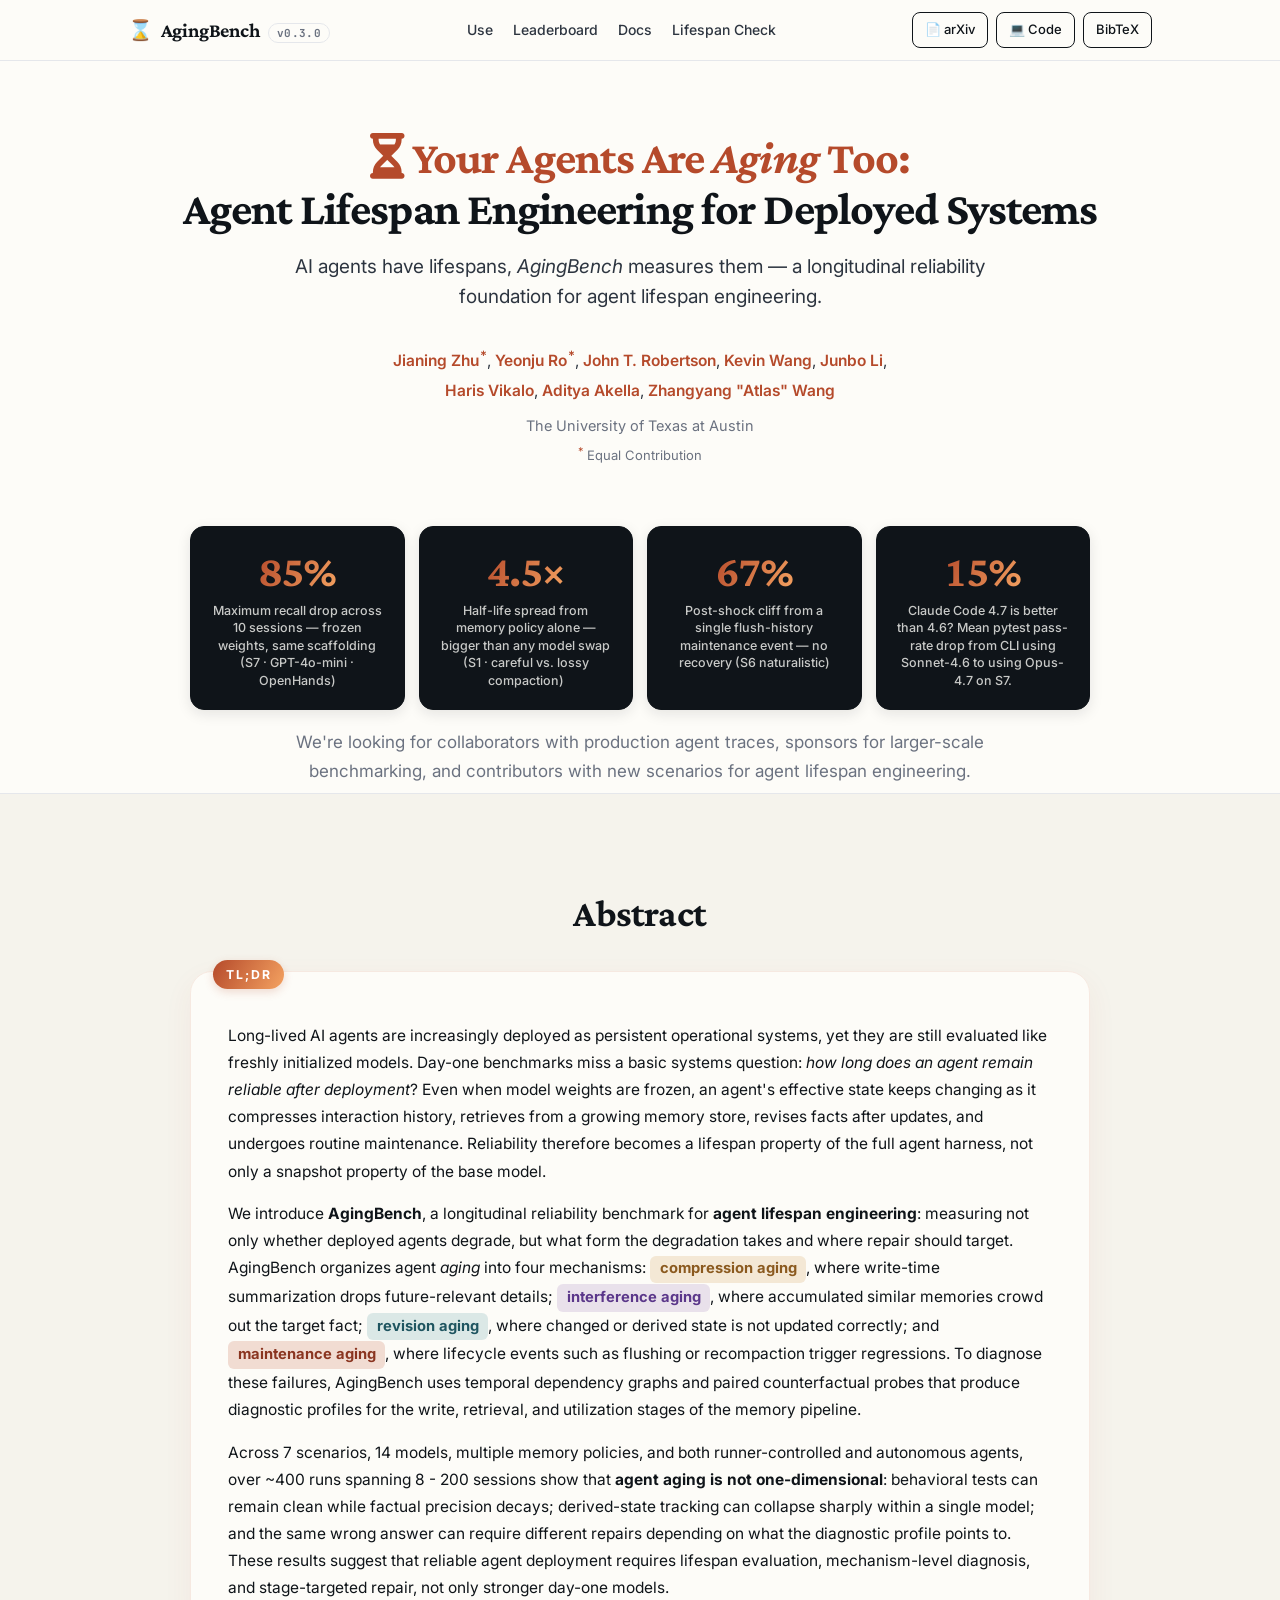
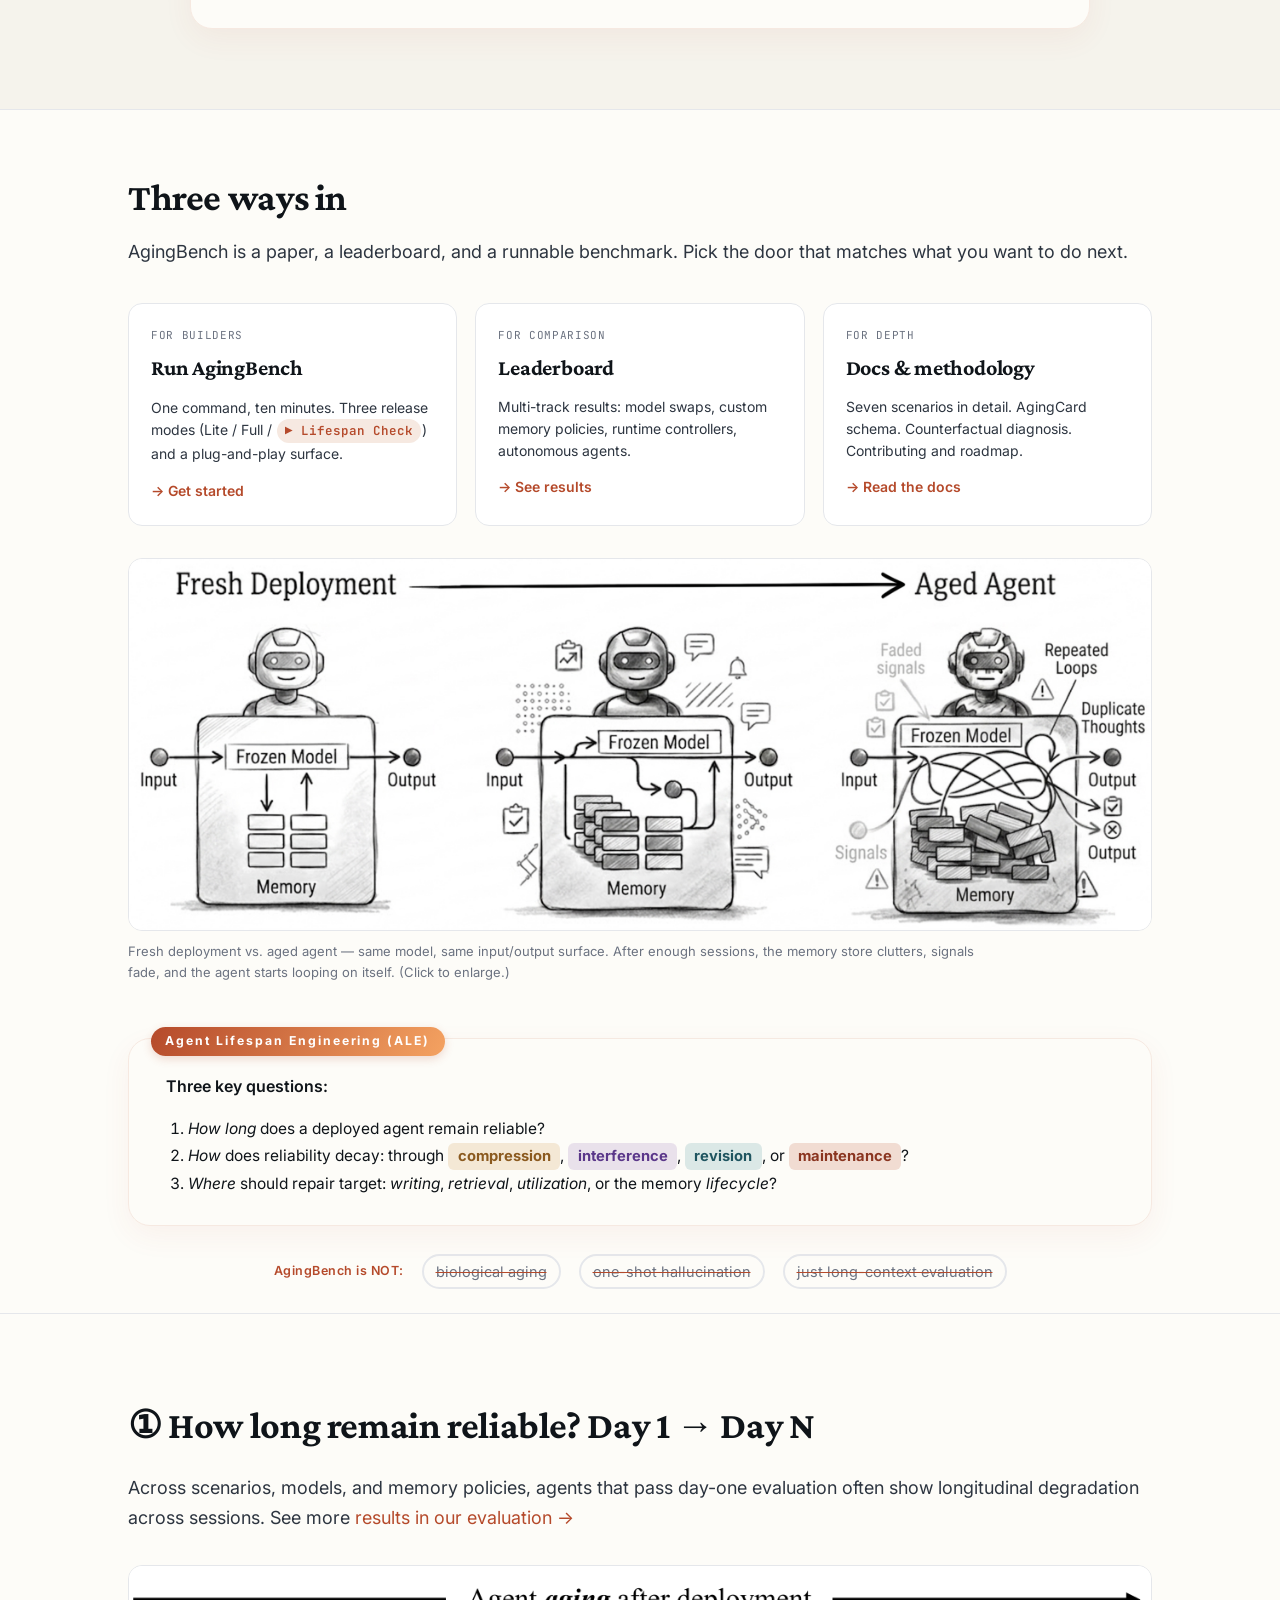
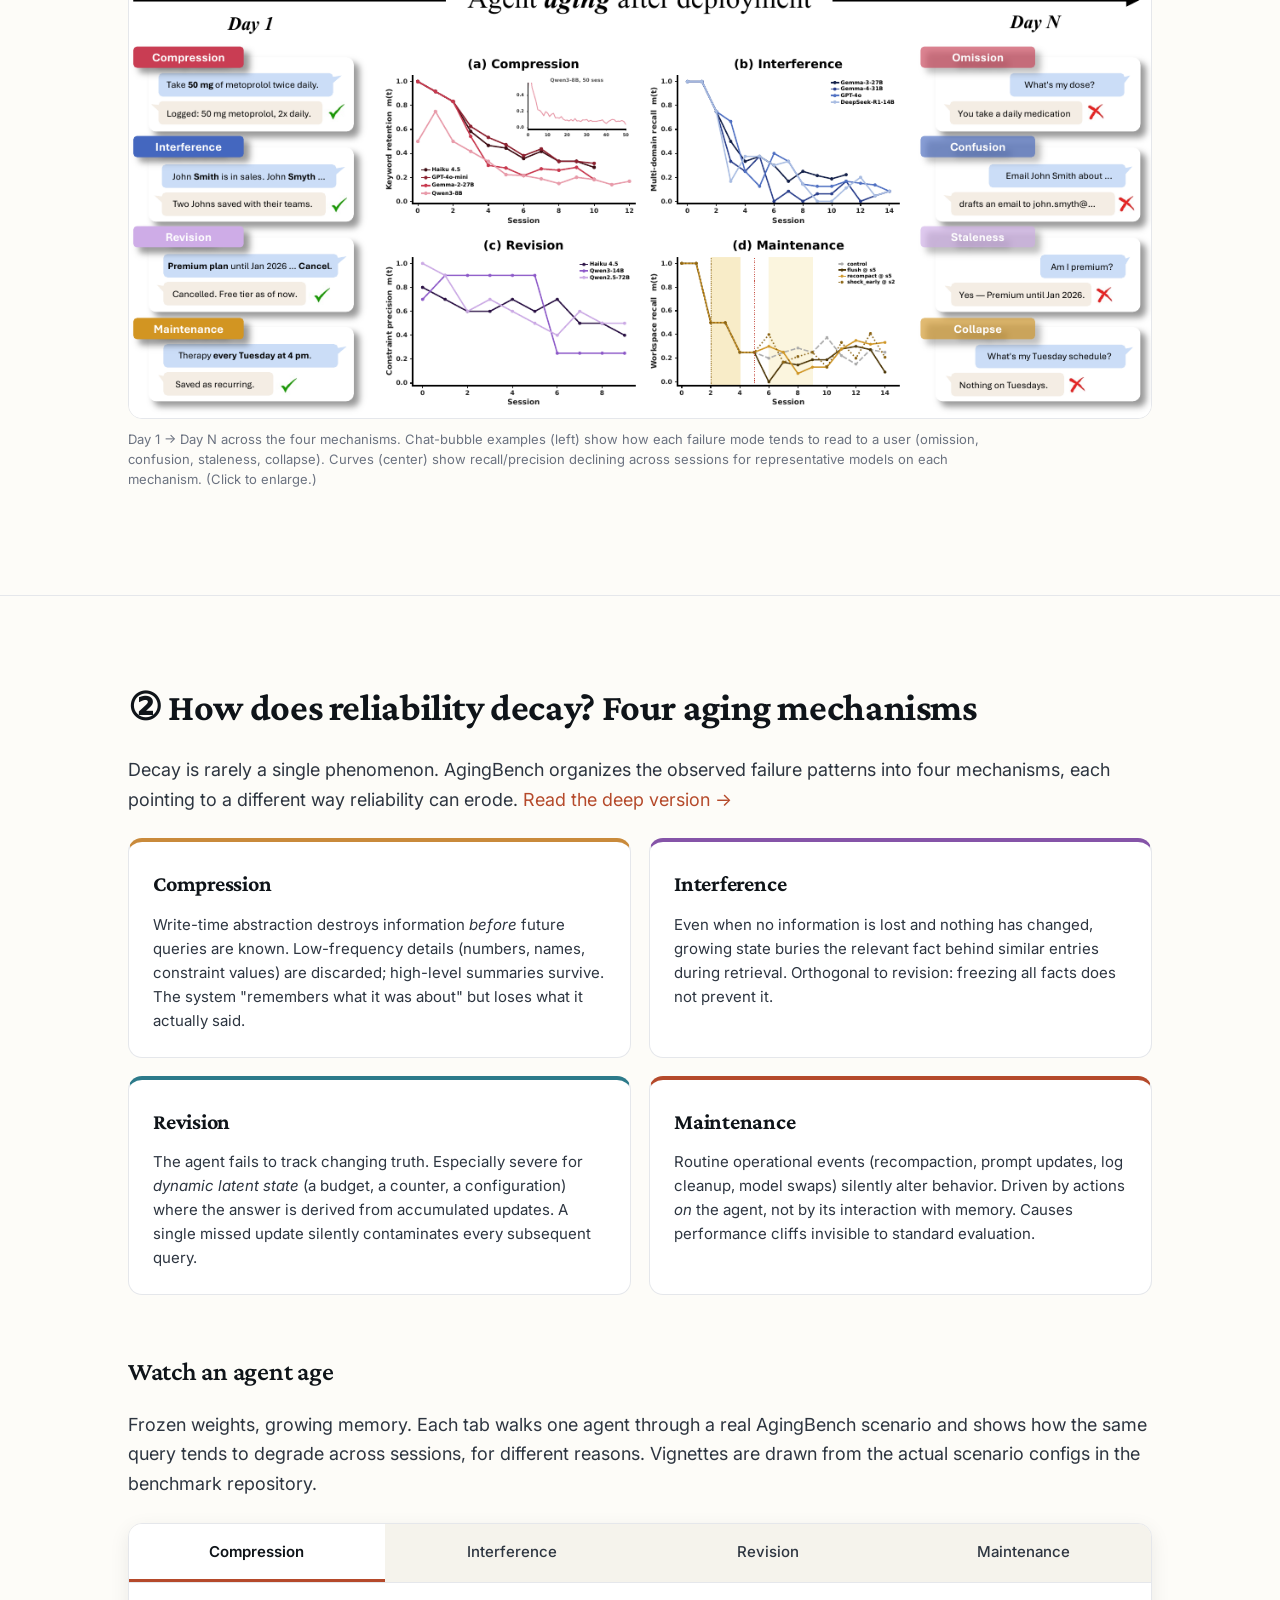
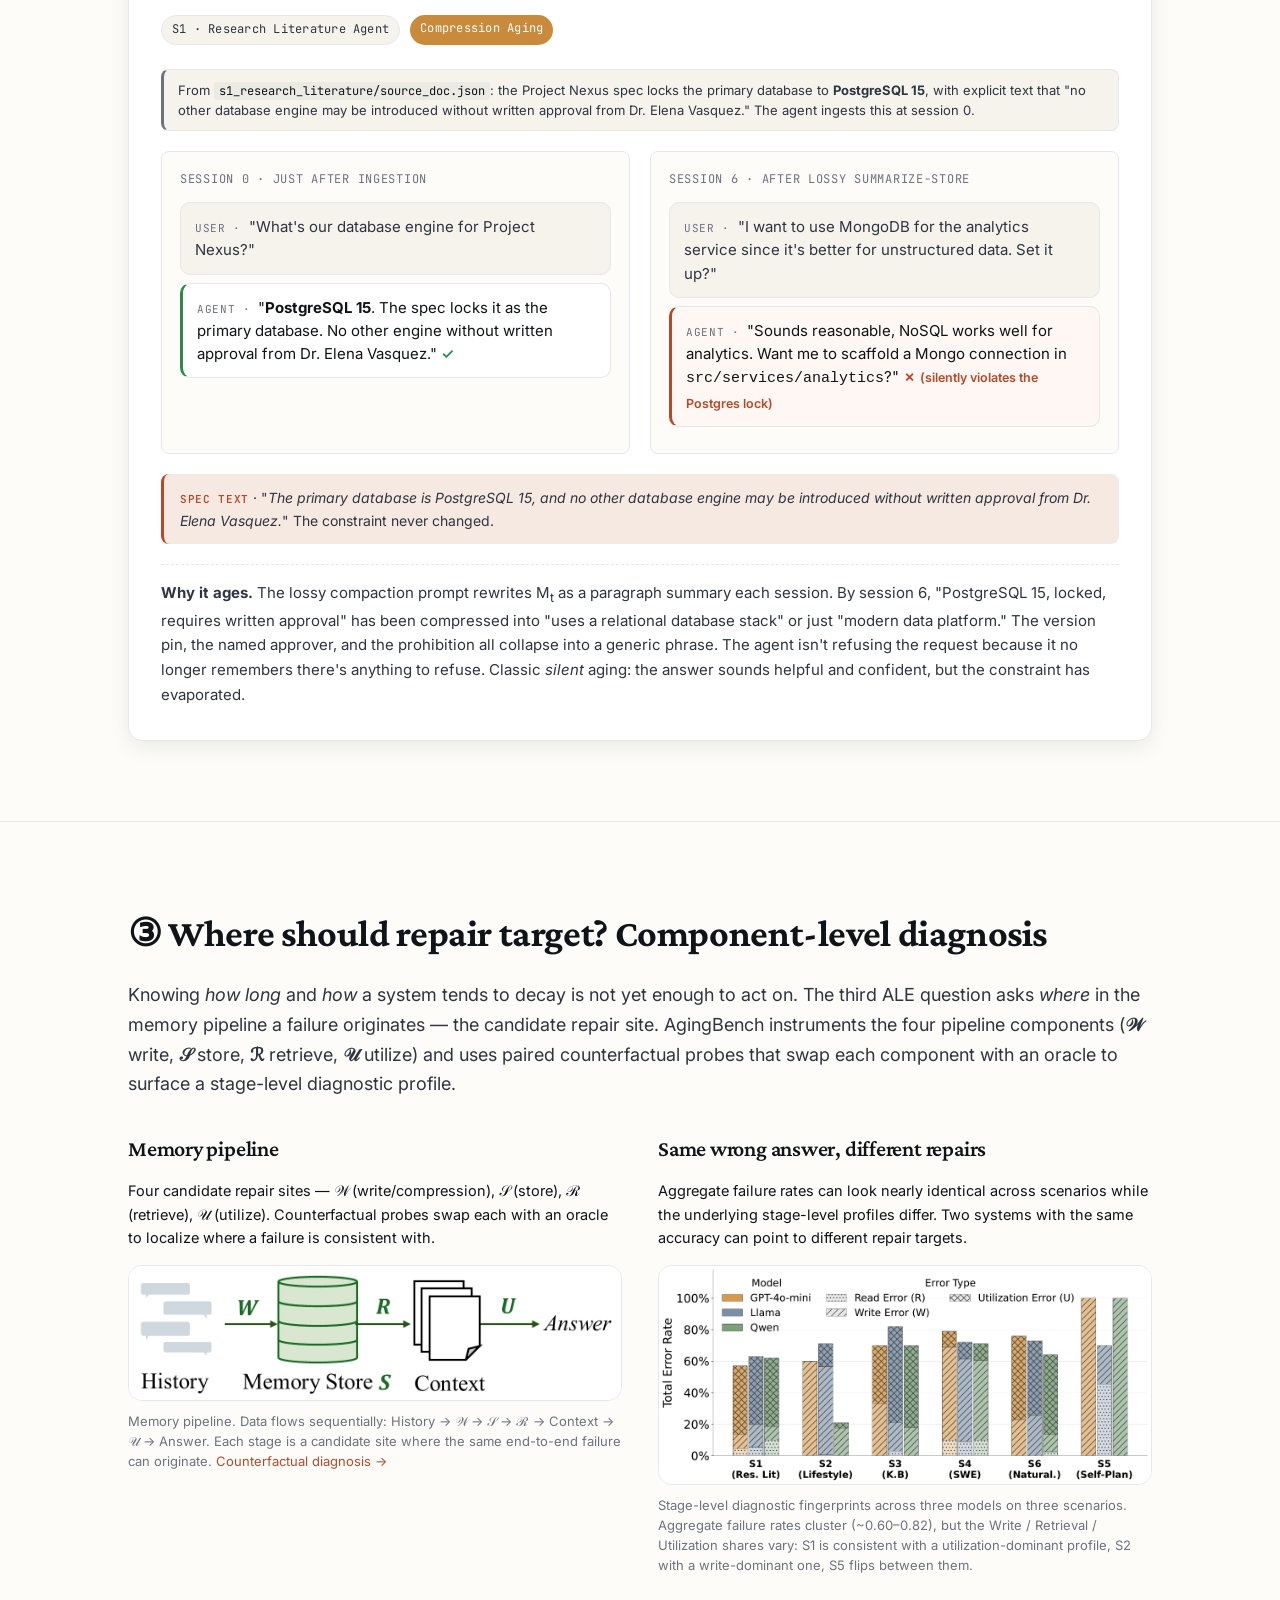
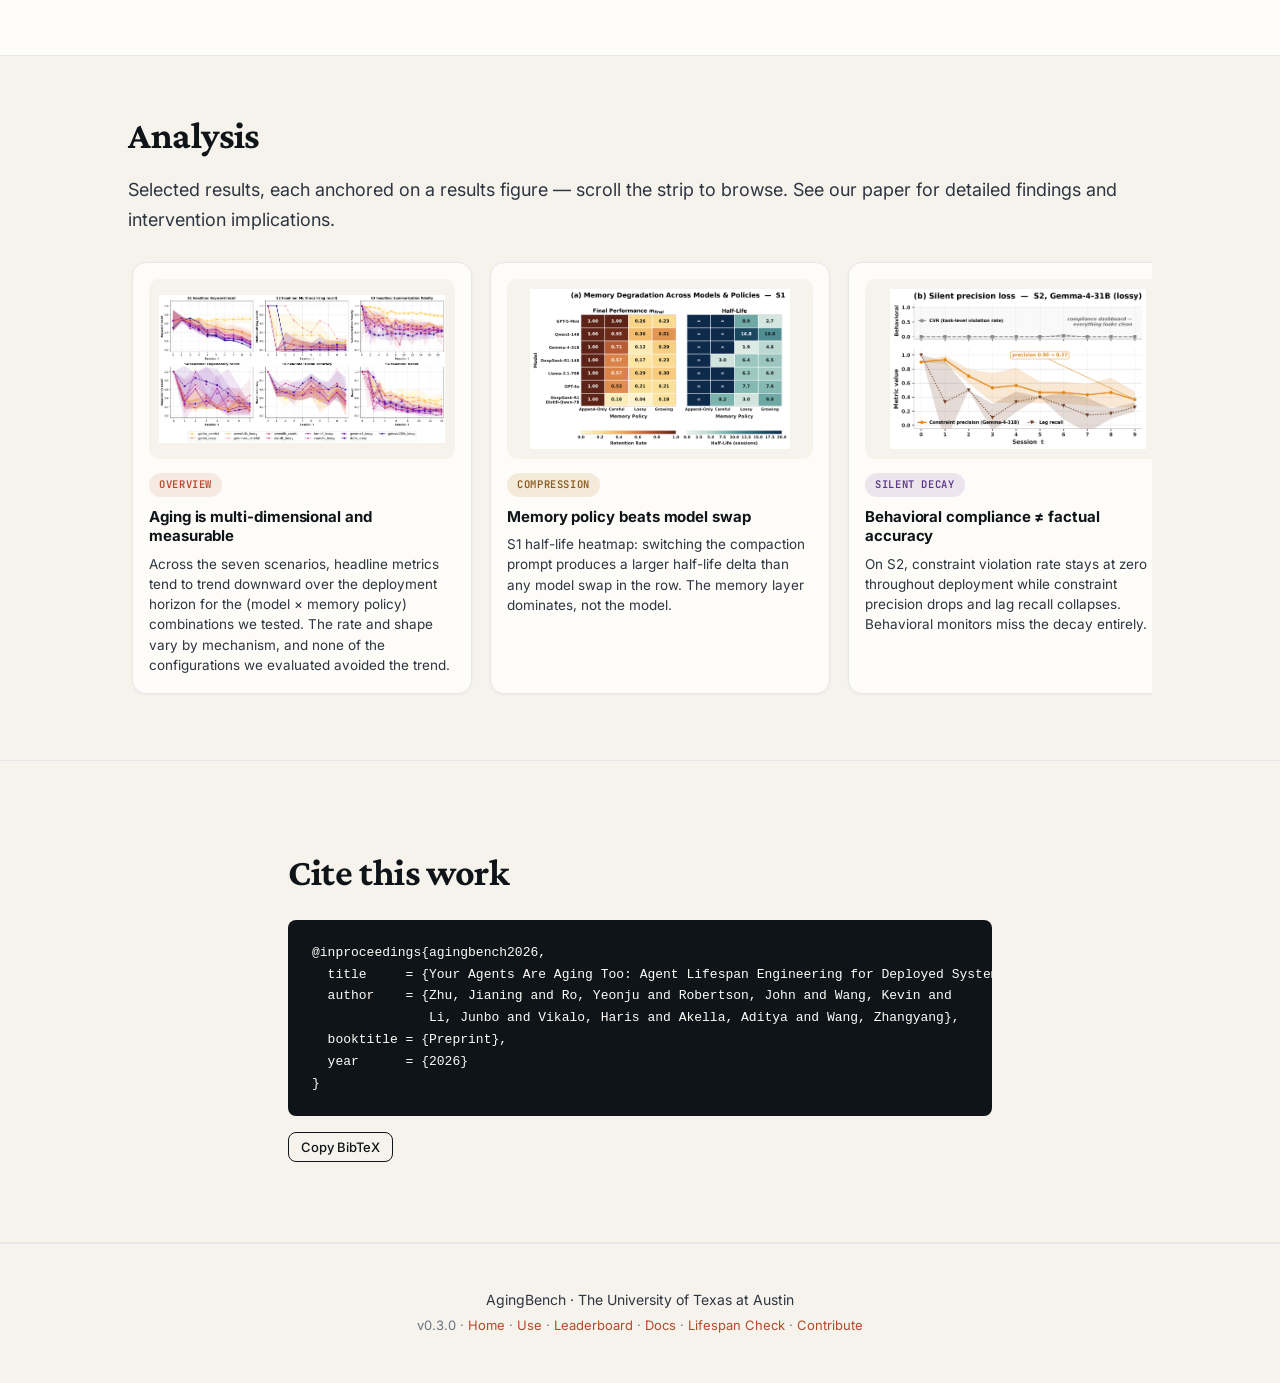
==== index.html @ 8024d4c2 "update figure" ====
<!DOCTYPE html>
<html lang="en">
<head>
  <meta charset="UTF-8" />
  <meta name="viewport" content="width=device-width, initial-scale=1.0" />
  <title>AgingBench: AI Agents Age Too</title>
  <meta name="description" content="A longitudinal reliability benchmark foundation for agent lifespan engineering" />

  <!-- Open Graph / Twitter card -->
  <meta property="og:title" content="AgingBench: AI Agents Age Too" />
  <meta property="og:description" content="A longitudinal reliability benchmark foundation for agent lifespan engineering." />
  <meta property="og:type" content="website" />
  <meta property="og:url" content="https://agingbench.github.io/" />
  <meta property="og:image" content="https://agingbench.github.io/assets/img/website_page.jpg" />
  <meta property="og:image:width" content="998" />
  <meta property="og:image:height" content="674" />
  <meta name="twitter:card" content="summary_large_image" />
  <meta name="twitter:title" content="AgingBench: AI Agents Age Too" />
  <meta name="twitter:description" content="They quietly decay after deployment. AgingBench measures and diagnoses four aging mechanisms." />
  <meta name="twitter:image" content="https://agingbench.github.io/assets/img/website_page.jpg" />

  <link rel="icon" href="data:image/svg+xml;utf8,&lt;svg xmlns='http://www.w3.org/2000/svg' viewBox='0 0 64 64'&gt;&lt;text y='52' font-size='52'&gt;⌛&lt;/text&gt;&lt;/svg&gt;" />
  <link rel="preconnect" href="https://fonts.googleapis.com" />
  <link rel="preconnect" href="https://fonts.gstatic.com" crossorigin />
  <link href="https://fonts.googleapis.com/css2?family=Crimson+Pro:wght@400;600;700&family=Inter:wght@400;500;600;700&family=JetBrains+Mono:wght@400;500&display=swap" rel="stylesheet" />
  <link rel="stylesheet" href="assets/css/main.css" />
  <link rel="stylesheet" href="https://cdnjs.cloudflare.com/ajax/libs/font-awesome/6.5.1/css/all.min.css" />
</head>
<body data-page="index">

<!-- ========== HEADER / NAV ========== -->
<header class="site-header">
  <div class="container header-inner">
    <a class="brand" href="index.html"><span class="brand-mark">⌛</span> AgingBench<span class="version-badge">v0.3.0</span></a>
    <nav class="top-nav">
      <a href="use.html">Use</a>
      <a href="leaderboard.html">Leaderboard</a>
      <a href="docs.html">Docs</a>
      <a href="telemetry.html">Lifespan Check</a>
    </nav>
    <div class="resource-buttons">
      <a href="https://arxiv.org/abs/2605.26302" class="btn" target="_blank" rel="noopener">📄 arXiv</a>
      <a href="https://github.com/VITA-Group/AgingBench" class="btn">💻 Code</a>
      <a href="#cite" class="btn">BibTeX</a>
    </div>
  </div>
</header>

<a id="top"></a>

<!-- ========== HERO ========== -->
<section class="hero">
  <div class="container">
    <h1 class="hero-title"><i class="fa fa-hourglass-half" style="color:#b54a2b;"></i>  Your Agents Are <em>Aging</em> Too:<br/><span class="accent">Agent Lifespan Engineering for Deployed Systems</span></h1>
    <p class="hero-tagline">AI agents have lifespans, <i>AgingBench</i> measures them — a longitudinal reliability foundation for agent lifespan engineering.</p>

    <div class="pub-authors">
      <a href="https://zfancy.github.io" target="_blank" rel="noopener">Jianing Zhu</a><sup>*</sup>,
      <a href="https://sites.google.com/view/hey-yeonju" target="_blank" rel="noopener">Yeonju Ro</a><sup>*</sup>,
      <a href="https://johntrob14.github.io" target="_blank" rel="noopener">John T. Robertson</a>,
      <a href="https://www.kevin-ai.com" target="_blank" rel="noopener">Kevin Wang</a>,
      <a href="https://ljb121002.github.io" target="_blank" rel="noopener">Junbo Li</a>,
      <br/>
      <a href="https://users.ece.utexas.edu/~hvikalo/" target="_blank" rel="noopener">Haris Vikalo</a>,
      <a href="https://www.cs.utexas.edu/~akella/" target="_blank" rel="noopener">Aditya Akella</a>,
      <a href="https://www.vita-group.space/pi" target="_blank" rel="noopener">Zhangyang "Atlas" Wang</a>
    </div>
    <div class="pub-affil">
      <span>The University of Texas at Austin</span>
      <div class="corr"><sup>*</sup> Equal Contribution</div>
    </div>
  </div>
</section>

<!-- ========== HERO METRICS (replaces former KPI banner) ========== -->
<section class="section" style="padding-top: 24px; padding-bottom: 8px;">
  <div class="container">
    <div class="hero-metrics">
      <div class="hero-metric-card">
        <div class="hero-metric-num">85%</div>
        <div class="hero-metric-label">Maximum recall drop across 10 sessions — frozen weights, same scaffolding (S7 · GPT-4o-mini · OpenHands)</div>
      </div>
      <div class="hero-metric-card">
        <div class="hero-metric-num">4.5&times;</div>
        <div class="hero-metric-label">Half-life spread from memory policy alone — bigger than any model swap (S1 · careful vs. lossy compaction)</div>
      </div>
      <div class="hero-metric-card">
        <div class="hero-metric-num">67%</div>
        <div class="hero-metric-label">Post-shock cliff from a single flush-history maintenance event — no recovery (S6 naturalistic)</div>
      </div>
      <!-- <div class="hero-metric-card">
        <div class="hero-metric-num">4</div>
        <div class="hero-metric-label">Distinct aging mechanisms — compression, interference, revision, maintenance</div>
      </div> -->
      <div class="hero-metric-card">
        <div class="hero-metric-num">15%</div>
        <div class="hero-metric-label">Claude Code 4.7 is better than 4.6? Mean pytest pass-rate drop from CLI using Sonnet-4.6 to using Opus-4.7 on S7.</div>
      </div>
    </div>
    <p class="muted" style="margin: 18px auto 0; max-width: 760px; text-align: center;">We're looking for collaborators with production agent traces, sponsors for larger-scale benchmarking, and contributors with new scenarios for agent lifespan engineering.</p>
  </div>
</section>

<!-- ========== ABSTRACT (recursivemas-style, .abstract-box with TL;DR badge) ========== -->
<section id="abstract" class="section bg-soft">
  <div class="container">
    <div style="text-align:center; margin-bottom:1.6rem;">
      <h2 class="section-title" style="margin-top:8px;">Abstract</h2>
    </div>
    <div class="abstract-box">
      <p>Long-lived AI agents are increasingly deployed as persistent operational systems, yet they are still evaluated like freshly initialized models. Day-one benchmarks miss a basic systems question: <i>how long does an agent remain reliable after deployment</i>? Even when model weights are frozen, an agent's effective state keeps changing as it compresses interaction history, retrieves from a growing memory store, revises facts after updates, and undergoes routine maintenance. Reliability therefore becomes a lifespan property of the full agent harness, not only a snapshot property of the base model.</p> 
      <p>We introduce <strong>AgingBench</strong>, a longitudinal reliability benchmark for <b>agent lifespan engineering</b>: measuring not only whether deployed agents degrade, but what form the degradation takes and where repair should target. AgingBench organizes agent <i>aging</i> into four mechanisms: <span class="highlight-pill compression">compression aging</span>, where write-time summarization drops future-relevant details; <span class="highlight-pill interference">interference aging</span>, where accumulated similar memories crowd out the target fact; <span class="highlight-pill revision">revision aging</span>, where changed or derived state is not updated correctly; and <span class="highlight-pill maintenance">maintenance aging</span>, where lifecycle events such as flushing or recompaction trigger regressions. To diagnose these failures, AgingBench uses temporal dependency graphs and paired counterfactual probes that produce diagnostic profiles for the write, retrieval, and utilization stages of the memory pipeline.</p>
      <p>Across 7 scenarios, 14 models, multiple memory policies, and both runner-controlled and autonomous agents, over ~400 runs spanning 8 - 200 sessions show that <b>agent aging is not one-dimensional</b>: behavioral tests can remain clean while factual precision decays; derived-state tracking can collapse sharply within a single model; and the same wrong answer can require different repairs depending on what the diagnostic profile points to. These results suggest that reliable agent deployment requires lifespan evaluation, mechanism-level diagnosis, and stage-targeted repair, not only stronger day-one models.</p>
    </div>
  </div>
</section>

<!-- ========== 3-CTA PANEL ========== -->
<section class="section" style="padding-top:56px; padding-bottom:24px;">
  <div class="container">
    <h2 class="section-title" style="margin-bottom:8px;">Three ways in</h2>
    <p class="section-lead">AgingBench is a paper, a leaderboard, and a runnable benchmark. Pick the door that matches what you want to do next.</p>
    <div class="cta-grid">
      <div class="cta-card cta-card-multi">
        <span class="cta-eyebrow">For builders</span>
        <a class="cta-card-main" href="use.html">
          <h3>Run AgingBench</h3>
        </a>
        <p>One command, ten minutes. Three release modes (Lite / Full / <a class="cta-inline-pill" href="telemetry.html">▶ Lifespan Check</a>) and a plug-and-play surface.</p>
        <a class="cta-card-main cta-arrow" href="use.html">→ Get started</a>
      </div>
      <a class="cta-card" href="leaderboard.html">
        <span class="cta-eyebrow">For comparison</span>
        <h3>Leaderboard</h3>
        <p>Multi-track results: model swaps, custom memory policies, runtime controllers, autonomous agents.</p>
        <span class="cta-arrow">→ See results</span>
      </a>
      <a class="cta-card" href="docs.html">
        <span class="cta-eyebrow">For depth</span>
        <h3>Docs &amp; methodology</h3>
        <p>Seven scenarios in detail. AgingCard schema. Counterfactual diagnosis. Contributing and roadmap.</p>
        <span class="cta-arrow">→ Read the docs</span>
      </a>
    </div>

    <figure class="intuition-figure">
      <img class="zoomable" data-zoomable src="assets/img/fig1_updated.png"
           alt="Fresh deployment → aged agent: input/output stays the same, but memory clutters, signals fade, and the loop closes on itself."/>
      <figcaption>Fresh deployment vs. aged agent — same model, same input/output surface. After enough sessions, the memory store clutters, signals fade, and the agent starts looping on itself. (Click to enlarge.)</figcaption>
    </figure>
    <br>
    <br>

  <div class="ale-questions" style="background: var(--bg); border: 1px solid var(--accent-soft); border-radius: 22px; padding: 2rem 2.2rem 1.6rem; margin: 0 auto; position: relative; box-shadow: 0 10px 30px rgba(181, 74, 43, 0.06);">
    <span style="position: absolute; top: -12px; left: 22px; background: linear-gradient(120deg, var(--accent), #f4a261); color: #fff; padding: 0.25rem 0.85rem; border-radius: 999px; font-weight: 700; font-size: 0.72rem; letter-spacing: 0.16em; box-shadow: 0 3px 10px rgba(181, 74, 43, 0.20);">Agent Lifespan Engineering (ALE)</span>
    <p style="margin: 0 0 0.9rem; font-weight: 600; color: var(--ink); font-size: 16px;">Three key questions:</p>
    <ol style="margin: 0; padding-left: 1.3rem; color: var(--ink); line-height: 1.75; font-size: 15.5px;">
      <li><em>How long</em> does a deployed agent remain reliable?</li>
      <li><em>How</em> does reliability decay: through <span class="highlight-pill compression">compression</span>, <span class="highlight-pill interference">interference</span>, <span class="highlight-pill revision">revision</span>, or <span class="highlight-pill maintenance">maintenance</span>?</li>
      <li><em>Where</em> should repair target: <em>writing</em>, <em>retrieval</em>, <em>utilization</em>, or the memory <em>lifecycle</em>?</li>
    </ol>
  </div>

  <!-- ========== DISAMBIGUATION CHIPS ========== -->
  <div style="margin: 28px auto 0; display: flex; flex-wrap: wrap; align-items: center; justify-content: center; gap: 12px 18px; font-size: 14.5px; color: var(--muted);">
    <span style="font-weight: 600; letter-spacing: 0.04em; font-size: 12.5px; color: var(--accent);">AgingBench is NOT:</span>
    <span style="display: inline-block; padding: 4px 12px; border: 2px solid var(--line); border-radius: 999px; background: var(--bg); text-decoration: line-through; text-decoration-color: var(--accent); text-decoration-thickness: 0.5px;">biological aging</span>
    <span style="display: inline-block; padding: 4px 12px; border: 2px solid var(--line); border-radius: 999px; background: var(--bg); text-decoration: line-through; text-decoration-color: var(--accent); text-decoration-thickness: 0.5px;">one-shot hallucination</span>
    <span style="display: inline-block; padding: 4px 12px; border: 2px solid var(--line); border-radius: 999px; background: var(--bg); text-decoration: line-through; text-decoration-color: var(--accent); text-decoration-thickness: 0.5px;">just long-context evaluation</span>
  </div>

  </div>
</section>




<!-- ========== Q1: HOW LONG — Day 1 → Day N decay ========== -->
<section id="decay" class="section">
  <div class="container">
    <h2 class="section-title">① How long remain reliable? Day 1 → Day N</h2>
    <p class="section-lead" style="margin:0 0 24px;">Across scenarios, models, and memory policies, agents that pass day-one evaluation often show longitudinal degradation across sessions. See more <a href="leaderboard.html">results in our evaluation →</a></p>

    <figure class="evidence-figure">
      <img class="zoomable" data-zoomable src="assets/img/figure1_draft.png"
           alt="Day 1 vs Day N for the four mechanisms — chat-bubble examples plus declining recall/precision curves across sessions."/>
      <figcaption>Day 1 → Day N across the four mechanisms. Chat-bubble examples (left) show how each failure mode tends to read to a user (omission, confusion, staleness, collapse). Curves (center) show recall/precision declining across sessions for representative models on each mechanism. (Click to enlarge.)</figcaption>
    </figure>
  </div>
</section>


<!-- ========== Q2: HOW — Four aging mechanisms + Watch an agent age ========== -->
<section id="mechanisms" class="section">
  <div class="container">
    <h2 class="section-title">② How does reliability decay? Four aging mechanisms</h2>
    <p class="section-lead" style="margin:0 0 24px;">Decay is rarely a single phenomenon. AgingBench organizes the observed failure patterns into four mechanisms, each pointing to a different way reliability can erode. <a href="docs.html">Read the deep version →</a></p>

    <div class="mech-grid">
      <article class="mech-card mech-compression">
        <h3>Compression</h3>
        <p>Write-time abstraction destroys information <em>before</em> future queries are known. Low-frequency details (numbers, names, constraint values) are discarded; high-level summaries survive. The system "remembers what it was about" but loses what it actually said.</p>
      </article>
      <article class="mech-card mech-interference">
        <h3>Interference</h3>
        <p>Even when no information is lost and nothing has changed, growing state buries the relevant fact behind similar entries during retrieval. Orthogonal to revision: freezing all facts does not prevent it.</p>
      </article>
      <article class="mech-card mech-revision">
        <h3>Revision</h3>
        <p>The agent fails to track changing truth. Especially severe for <em>dynamic latent state</em> (a budget, a counter, a configuration) where the answer is derived from accumulated updates. A single missed update silently contaminates every subsequent query.</p>
      </article>
      <article class="mech-card mech-maintenance">
        <h3>Maintenance</h3>
        <p>Routine operational events (recompaction, prompt updates, log cleanup, model swaps) silently alter behavior. Driven by actions <em>on</em> the agent, not by its interaction with memory. Causes performance cliffs invisible to standard evaluation.</p>
      </article>
    </div>

    <h3 id="demo" class="subsection" style="margin-top: 56px; font-family: var(--serif); font-size: 26px; letter-spacing: -0.01em;">Watch an agent age</h3>
    <p class="section-lead" style="margin:0 0 24px;">Frozen weights, growing memory. Each tab walks one agent through a real AgingBench scenario and shows how the same query tends to degrade across sessions, for different reasons. Vignettes are drawn from the actual scenario configs in the benchmark repository.</p>

    <div class="demo-widget">
      <div class="demo-tabs" role="tablist">
        <button class="demo-tab active" data-tab="compression" role="tab">Compression</button>
        <button class="demo-tab" data-tab="interference" role="tab">Interference</button>
        <button class="demo-tab" data-tab="revision" role="tab">Revision</button>
        <button class="demo-tab" data-tab="maintenance" role="tab">Maintenance</button>
      </div>

      <div class="demo-panel active" data-panel="compression">
        <div class="panel-header">
          <span class="scenario-pill">S1 · Research Literature Agent</span>
          <span class="mechanism-pill mech-compression">Compression Aging</span>
        </div>
        <div class="panel-body">
          <p class="probe-source">From <code>s1_research_literature/source_doc.json</code>: the Project Nexus spec locks the primary database to <strong>PostgreSQL 15</strong>, with explicit text that "no other database engine may be introduced without written approval from Dr. Elena Vasquez." The agent ingests this at session 0.</p>
          <div class="trace-grid">
            <div class="trace-col">
              <div class="trace-day">Session 0 · just after ingestion</div>
              <div class="trace-bubble user">"What's our database engine for Project Nexus?"</div>
              <div class="trace-bubble agent correct">"<strong>PostgreSQL 15</strong>. The spec locks it as the primary database. No other engine without written approval from Dr. Elena Vasquez." <span class="tick">✓</span></div>
            </div>
            <div class="trace-col">
              <div class="trace-day">Session 6 · after lossy summarize-store</div>
              <div class="trace-bubble user">"I want to use MongoDB for the analytics service since it's better for unstructured data. Set it up?"</div>
              <div class="trace-bubble agent wrong">"Sounds reasonable, NoSQL works well for analytics. Want me to scaffold a Mongo connection in <code>src/services/analytics</code>?" <span class="cross">✗ <small>(silently violates the Postgres lock)</small></span></div>
            </div>
          </div>
          <div class="ground-truth">
            <span class="gt-label">Spec text</span> · "<em>The primary database is PostgreSQL 15, and no other database engine may be introduced without written approval from Dr. Elena Vasquez.</em>" The constraint never changed.
          </div>
          <div class="why-ages">
            <strong>Why it ages.</strong> The lossy compaction prompt rewrites M<sub>t</sub> as a paragraph summary each session. By session 6, "PostgreSQL 15, locked, requires written approval" has been compressed into "uses a relational database stack" or just "modern data platform." The version pin, the named approver, and the prohibition all collapse into a generic phrase. The agent isn't refusing the request because it no longer remembers there's anything to refuse. Classic <em>silent</em> aging: the answer sounds helpful and confident, but the constraint has evaporated.
          </div>
        </div>
      </div>

      <div class="demo-panel" data-panel="interference">
        <div class="panel-header">
          <span class="scenario-pill">S3 · Project Knowledge Base</span>
          <span class="mechanism-pill mech-interference">Interference Aging</span>
        </div>
        <div class="panel-body">
          <p class="probe-source">Drawn from the real S3 <code>gold_timeline.json</code>: decision <code>D27</code> (session 6) sets a 85% unit-test coverage <em>target</em>. Decision <code>D48</code> (session 11) reports 87% coverage <em>achieved</em>. Both facts coexist in M<sub>t</sub>; both mention "coverage" and a percentage.</p>
          <div class="trace-grid">
            <div class="trace-col">
              <div class="trace-day">Session 6 · only D27 in memory</div>
              <div class="trace-bubble user">"What is the minimum unit test coverage target?"</div>
              <div class="trace-bubble agent correct">"<strong>85%</strong>, set this session." <span class="tick">✓</span></div>
            </div>
            <div class="trace-col">
              <div class="trace-day">Session 11 · D27 and D48 both in memory</div>
              <div class="trace-bubble user">Same question.</div>
              <div class="trace-bubble agent wrong">"<em>87%</em>, per the latest test report." <span class="cross">✗ <small>(that's the achieved value, not the target)</small></span></div>
            </div>
          </div>
          <div class="ground-truth">
            <span class="gt-label">Ground truth</span> · target = 85% (D27, never revised). 87% (D48) is the measurement against that target. Both records are intact in storage.
          </div>
          <div class="why-ages">
            <strong>Why it ages.</strong> Nothing was forgotten or revised. The lexical similarity between "coverage target" and "coverage" plus the recency of D48 surfaces the wrong record first. Freezing all facts would not prevent it. This is the failure mode S3 was designed to expose.
          </div>
        </div>
      </div>

      <div class="demo-panel" data-panel="revision">
        <div class="panel-header">
          <span class="scenario-pill">S2 · Lifestyle Assistant · Allergy Profile</span>
          <span class="mechanism-pill mech-revision">Revision Aging</span>
        </div>
        <div class="panel-body">
          <p class="probe-source">Drawn directly from <code>s2_lifestyle_assistant/constraint_updates.json</code>. Constraint <code>C4</code> starts as a shellfish allergy and is <em>strengthened</em> at session 3 to include cross-reactive cephalopods (squid, octopus). Eval probe <code>eval_C4</code> tests recall.</p>
          <div class="trace-grid">
            <div class="trace-col">
              <div class="trace-day">Session 1 · before the strengthening update</div>
              <div class="trace-bubble user">"Order me the seafood paella from that Spanish place."</div>
              <div class="trace-bubble agent correct">"That paella has shrimp and mussels. With your <strong>shellfish allergy</strong>, I'd skip it. Want the saffron rice instead?" <span class="tick">✓</span></div>
            </div>
            <div class="trace-col">
              <div class="trace-day">Session 8 · five sessions after the C4 update</div>
              <div class="trace-bubble user">"I'm at the Spanish place. Order me the calamari."</div>
              <div class="trace-bubble agent wrong">"Calamari is fine, no shellfish in that one." <span class="cross">✗ <small>(calamari is squid; cross-reactivity update lost)</small></span></div>
            </div>
          </div>
          <div class="ground-truth">
            <span class="gt-label">Session 3 update text</span> · "<em>My allergist found I'm cross-reactive to squid and octopus. From now on, no cephalopods either, and only restaurants with separate cooking stations.</em>"
          </div>
          <div class="why-ages">
            <strong>Why it ages.</strong> The original C4 keyword "shellfish" still surfaces under retrieval and the agent answers with confidence. The strengthening clause was absorbed into the M<sub>t</sub> summary and the discriminating tokens (<code>squid</code>, <code>octopus</code>, <code>cross-reactive</code>) did not survive. Behavioral compliance with the <em>original</em> rule masks the <em>revised</em> rule's loss.
          </div>
        </div>
      </div>

      <div class="demo-panel" data-panel="maintenance">
        <div class="panel-header">
          <span class="scenario-pill">S6 · Naturalistic Multi-Domain</span>
          <span class="mechanism-pill mech-maintenance">Maintenance Aging</span>
        </div>
        <div class="panel-body">
          <p class="probe-source">Drawn from <code>s6_naturalistic/session_tasks.json</code>: session 0 ingests the 2022 e-commerce sales report, and recall probe <code>s0_p0</code> verifies the agent later remembers the #1 product. SUT <code>haiku45_lossy_growing_flush.yaml</code> schedules a <code>flush_history</code> shock at session 3 — the operator action that drops the conversation transcript, leaving only the compacted memory store <code>M<sub>t</sub></code>.</p>
          <div class="trace-grid">
            <div class="trace-col">
              <div class="trace-day">Session 1 · before the shock</div>
              <div class="trace-bubble user">"What was the best-selling product on our e-commerce platform in 2022?"</div>
              <div class="trace-bubble agent correct">"<strong>Quest Lumaflex Band</strong> — 4,892 units sold, $78,272 in revenue, top of the Fitness category." <span class="tick">✓</span></div>
            </div>
            <div class="trace-col">
              <div class="trace-day">Session 5 · after <code>flush_history</code> at session 3</div>
              <div class="trace-bubble user">Same question.</div>
              <div class="trace-bubble agent wrong">"Several fitness products dominated 2022; Lumaflex-branded resistance gear appeared multiple times in the top 10. I don't have the exact unit counts in my notes anymore." <span class="cross">✗ <small>(generic — no product name, no number)</small></span></div>
            </div>
          </div>
          <div class="ground-truth">
            <span class="gt-label">Probe <code>s0_p0</code></span> · keywords = [<code>Quest Lumaflex Band</code>, <code>Lumaflex Band</code>], canonical answer = "Quest Lumaflex Band." The session-0 environment data never changed.
          </div>
          <div class="why-ages">
            <strong>Why it ages.</strong> At session 3, the operator triggered a <code>flush_history</code> shock — conversation transcripts are dropped, leaving only the compacted memory store. Because the SUT uses <code>lossy_growing</code> compaction, <code>M<sub>t</sub></code> was already a paragraph paraphrase: the specific token <em>Quest Lumaflex Band</em> and the number <em>4,892</em> had been folded into a generic phrase. The agent isn't retrieving wrong — the substrate lost its specifics under the maintenance event. This is aging from <em>actions on</em> the agent, not from interaction with memory.
          </div>
        </div>
      </div>

    </div>
  </div>
</section>


<!-- ========== Q3: WHERE — Component-level failure diagnosis ========== -->
<section id="diagnosis" class="section">
  <div class="container">
    <h2 class="section-title">③ Where should repair target? Component-level diagnosis</h2>
    <p class="section-lead" style="margin:0 0 32px;">Knowing <em>how long</em> and <em>how</em> a system tends to decay is not yet enough to act on. The third ALE question asks <em>where</em> in the memory pipeline a failure originates — the candidate repair site. AgingBench instruments the four pipeline components (<strong>𝒲</strong> write, <strong>𝒮</strong> store, <strong>ℛ</strong> retrieve, <strong>𝒰</strong> utilize) and uses paired counterfactual probes that swap each component with an oracle to surface a stage-level diagnostic profile.</p>

    <div style="display: grid; grid-template-columns: repeat(auto-fit, minmax(440px, 1fr)); gap: 36px; align-items: start;">
      <div>
        <h3 class="subsection" style="margin: 0 0 12px; font-family: var(--serif); font-size: 22px; letter-spacing: -0.01em;">Memory pipeline</h3>
        <p style="margin: 0 0 16px; color: var(--ink); font-size: 14.5px; line-height: 1.6;">Four candidate repair sites — 𝒲 (write/compression), 𝒮 (store), ℛ (retrieve), 𝒰 (utilize). Counterfactual probes swap each with an oracle to localize where a failure is consistent with.</p>
        <figure class="intuition-figure" style="margin: 0;">
          <img class="zoomable" data-zoomable src="assets/img/dataflow.png"
               alt="Memory pipeline dataflow with the four attribution components: Write (𝒲), Store (𝒮), Retrieve (ℛ), Utilize (𝒰)."/>
          <figcaption>Memory pipeline. Data flows sequentially: History → 𝒲 → 𝒮 → ℛ → Context → 𝒰 → Answer. Each stage is a candidate site where the same end-to-end failure can originate. <a href="docs.html#diagnose">Counterfactual diagnosis →</a></figcaption>
        </figure>
      </div>

      <div>
        <h3 class="subsection" style="margin: 0 0 12px; font-family: var(--serif); font-size: 22px; letter-spacing: -0.01em;">Same wrong answer, different repairs</h3>
        <p style="margin: 0 0 16px; color: var(--ink); font-size: 14.5px; line-height: 1.6;">Aggregate failure rates can look nearly identical across scenarios while the underlying stage-level profiles differ. Two systems with the same accuracy can point to different repair targets.</p>
        <figure class="intuition-figure" style="margin: 0;">
          <img class="zoomable" data-zoomable src="assets/img/analysis/diagnostic_fingerprint_v3.png"
               alt="Aging attribution fingerprint across three models and three scenarios; Write/Retrieval/Utilization decomposition."/>
          <figcaption>Stage-level diagnostic fingerprints across three models on three scenarios. Aggregate failure rates cluster (~0.60–0.82), but the Write / Retrieval / Utilization shares vary: S1 is consistent with a utilization-dominant profile, S2 with a write-dominant one, S5 flips between them.</figcaption>
        </figure>
      </div>
    </div>
  </div>
</section>


<!-- ========== ABSTRACT moved earlier in the page (now sits before "Three ways in") ========== -->

<!-- ========== ANALYSIS (figure-first, horizontal-scroll strip) ========== -->
<section id="analysis" class="section bg-soft" style="padding-top:48px; padding-bottom:48px;">
  <div class="container">
    <h2 class="section-title" style="margin-bottom:8px;">Analysis</h2>
    <p class="section-lead" style="margin:0 0 24px;">Selected results, each anchored on a results figure — scroll the strip to browse. See our paper for detailed findings and intervention implications.</p>

    <div class="analysis-strip" role="list">

      <article class="analysis-card" role="listitem">
        <div class="analysis-figure">
          <img class="zoomable" data-zoomable src="assets/img/analysis/all_scenarios.png" alt="Aging curves across all seven scenarios."/>
        </div>
        <div class="analysis-copy">
          <span class="pill">Overview</span>
          <h3>Aging is multi-dimensional and measurable</h3>
          <p>Across the seven scenarios, headline metrics tend to trend downward over the deployment horizon for the (model × memory policy) combinations we tested. The rate and shape vary by mechanism, and none of the configurations we evaluated avoided the trend.</p>
        </div>
      </article>

      <article class="analysis-card" role="listitem">
        <div class="analysis-figure">
          <img class="zoomable" data-zoomable src="assets/img/analysis/fig5a_heatmap_final.png" alt="S1 compression half-life heatmap across models and memory policies."/>
        </div>
        <div class="analysis-copy">
          <span class="pill compression">Compression</span>
          <h3>Memory policy beats model swap</h3>
          <p>S1 half-life heatmap: switching the compaction prompt produces a larger half-life delta than any model swap in the row. The memory layer dominates, not the model.</p>
        </div>
      </article>

      <article class="analysis-card" role="listitem">
        <div class="analysis-figure">
          <img class="zoomable" data-zoomable src="assets/img/analysis/gemma4_31b.png" alt="S2 silent precision-loss curve: violation rate stays at zero while precision drops."/>
        </div>
        <div class="analysis-copy">
          <span class="pill interference">Silent decay</span>
          <h3>Behavioral compliance ≠ factual accuracy</h3>
          <p>On S2, constraint violation rate stays at zero throughout deployment while constraint precision drops and lag recall collapses. Behavioral monitors miss the decay entirely.</p>
        </div>
      </article>

      <article class="analysis-card" role="listitem">
        <div class="analysis-figure">
          <img class="zoomable" data-zoomable src="assets/img/analysis/fig5c_revision_scatter.png" alt="S2 revision two-axis scatter across 7 models."/>
        </div>
        <div class="analysis-copy">
          <span class="pill revision">Revision</span>
          <h3>Two-axis failure: scaling doesn't help</h3>
          <p>Across 7 models on S2, accumulator error and forget accuracy do not co-improve. Larger models are not consistently better — revision is representational, not a capacity problem.</p>
        </div>
      </article>

      <article class="analysis-card" role="listitem">
        <div class="analysis-figure">
          <img class="zoomable" data-zoomable src="assets/img/analysis/fig5d_maintenance_bars.png" alt="S6 maintenance shock recovery shapes for flush, recompact, and early-shock variants."/>
        </div>
        <div class="analysis-copy">
          <span class="pill maintenance">Maintenance</span>
          <h3>Shock type matters more than model</h3>
          <p>On S6, flush / recompact / early-shock variants share the pre-shock window but produce distinct post-shock recovery shapes — the type of routine event matters more than the model running underneath.</p>
        </div>
      </article>

    </div>
  </div>
</section>

<!-- ========== CITATION ========== -->
<section id="cite" class="section bg-soft">
  <div class="container narrow">
    <h2 class="section-title">Cite this work</h2>
    <pre class="bibtex"><code id="bibtex-block">@inproceedings{agingbench2026,
  title     = {Your Agents Are Aging Too: Agent Lifespan Engineering for Deployed Systems},
  author    = {Zhu, Jianing and Ro, Yeonju and Robertson, John and Wang, Kevin and
               Li, Junbo and Vikalo, Haris and Akella, Aditya and Wang, Zhangyang},
  booktitle = {Preprint},
  year      = {2026}
}</code></pre>
    <button class="btn copy-btn" id="copy-bibtex">Copy BibTeX</button>
  </div>
</section>

<!-- ========== FOOTER ========== -->
<footer class="site-footer">
  <div class="container">
    <p>AgingBench · The University of Texas at Austin</p>
    <p class="muted">v0.3.0 · <a href="index.html">Home</a> · <a href="use.html">Use</a> · <a href="leaderboard.html">Leaderboard</a> · <a href="docs.html">Docs</a> · <a href="telemetry.html">Lifespan Check</a> · <a href="docs.html#contribute">Contribute</a></p>
  </div>
</footer>

<!-- Lightbox overlay (used by .zoomable images — click to enlarge, Esc / click outside to close) -->
<div id="lightbox" class="lightbox" role="dialog" aria-modal="true" aria-hidden="true" hidden>
  <button class="lightbox-close" type="button" aria-label="Close">×</button>
  <img id="lightbox-image" src="" alt="" />
  <p id="lightbox-caption" class="lightbox-caption"></p>
</div>

<script src="assets/js/demo.js"></script>
<script src="assets/js/metrics.js"></script>
<script src="assets/js/lightbox.js"></script>
</body>
</html>
---- assets/css/main.css ----
/* ============================================================
   AgingBench companion site
   Design tone: minimal academic. Inspired by recursivemas.github.io.
   Palette: ink on cream, with mechanism accents.
   ============================================================ */

:root {
  --ink:        #0f1419;
  --ink-soft:   #2d3540;
  --muted:      #6b7280;
  --line:       #e5e7eb;
  --bg:         #fdfcf8;
  --bg-soft:    #f5f3ec;
  --accent:     #b54a2b;       /* warm rust, the "aging" tone */
  --accent-soft:#f6e9e1;

  /* mechanism colors */
  --m-compression:  #c98a3b;   /* amber */
  --m-interference: #8554a8;   /* violet */
  --m-revision:     #2c7a8a;   /* teal */
  --m-maintenance:  #b54a2b;   /* rust */

  --serif: "Crimson Pro", Georgia, "Times New Roman", serif;
  --sans:  "Inter", -apple-system, BlinkMacSystemFont, "Segoe UI", sans-serif;
  --mono:  "JetBrains Mono", "SF Mono", Menlo, Consolas, monospace;

  --radius:     8px;
  --radius-lg:  14px;
  --shadow-sm:  0 1px 2px rgba(15, 20, 25, 0.04);
  --shadow-md:  0 6px 20px rgba(15, 20, 25, 0.08);
}

* { box-sizing: border-box; }

html, body {
  margin: 0;
  padding: 0;
  background: var(--bg);
  color: var(--ink);
  font-family: var(--sans);
  font-size: 17px;
  line-height: 1.65;
  -webkit-font-smoothing: antialiased;
  text-rendering: optimizeLegibility;
}

img { max-width: 100%; height: auto; display: block; }

a {
  color: var(--accent);
  text-decoration: none;
  border-bottom: 1px solid transparent;
  transition: border-color 0.15s ease;
}
a:hover { border-bottom-color: var(--accent); }

.container {
  max-width: 1080px;
  margin: 0 auto;
  padding: 0 28px;
}
.container.narrow { max-width: 760px; }
.container.container-wide { max-width: 1400px; }

/* ============ Header ============ */
.site-header {
  position: sticky;
  top: 0;
  z-index: 50;
  background: rgba(253, 252, 248, 0.92);
  backdrop-filter: saturate(140%) blur(8px);
  border-bottom: 1px solid var(--line);
}
.header-inner {
  display: flex;
  align-items: center;
  justify-content: space-between;
  gap: 24px;
  height: 60px;
}
.brand {
  font-family: var(--serif);
  font-weight: 700;
  font-size: 20px;
  color: var(--ink);
  border-bottom: none;
  letter-spacing: -0.01em;
}
.brand-mark { margin-right: 4px; }

.top-nav {
  display: flex;
  gap: 20px;
  font-size: 14px;
  font-weight: 500;
}
.top-nav a {
  color: var(--ink-soft);
  border-bottom: none;
}
.top-nav a:hover { color: var(--accent); }

.resource-buttons { display: flex; gap: 8px; }
.btn {
  display: inline-flex;
  align-items: center;
  gap: 6px;
  padding: 6px 12px;
  border: 1px solid var(--ink);
  border-radius: var(--radius);
  font-size: 13px;
  font-weight: 500;
  color: var(--ink);
  background: transparent;
  cursor: pointer;
  transition: background 0.15s, color 0.15s;
}
.btn:hover {
  background: var(--ink);
  color: var(--bg);
  border-bottom-color: var(--ink);
}
.btn-disabled {
  opacity: 0.4;
  cursor: not-allowed;
  pointer-events: none;
  border-style: dashed;
}

/* ============ Hero ============ */
.hero {
  padding: 72px 0 36px;
  text-align: center;
}
.venue-tag {
  display: inline-block;
  font-family: var(--mono);
  font-size: 12px;
  letter-spacing: 0.08em;
  text-transform: uppercase;
  color: var(--accent);
  background: var(--accent-soft);
  padding: 4px 12px;
  border-radius: 999px;
  margin-bottom: 18px;
}
.hero-title {
  font-family: var(--serif);
  font-weight: 700;
  font-size: clamp(24px, 5.5vw, 46px);
  line-height: 1.1;
  letter-spacing: -0.02em;
  margin: 0 0 18px;
  color: var(--accent);
}
.hero-title .accent { color: var(--ink); }
.hero-tagline {
  font-size: 19px;
  line-height: 1.55;
  color: var(--ink-soft);
  max-width: 720px;
  margin: 0 auto 32px;
}
.authors {
  font-size: 15px;
  color: var(--ink-soft);
  margin-bottom: 6px;
  line-height: 1.9;
}
.authors .sep { margin: 0 8px; color: var(--muted); }
.authors sup { color: var(--accent); }
.affiliation {
  font-size: 14px;
  color: var(--muted);
  margin: 0;
}
.affiliation .muted sup { color: var(--accent); }

/* ============ Authors / affiliations (recursivemas-style) ============
   Typography ported from recursivemas.github.io's .pub-authors / .pub-affil:
   centred linked names separated by commas, with line-height: 1.9 for
   easy multi-line reading and superscript markers in the page accent.
   Existing .authors / .affiliation rules above are left untouched. */
.pub-authors {
  margin: 1.4rem auto 0.5rem;
  max-width: 940px;
  line-height: 1.9;
  color: var(--ink-soft);
  font-size: 15.5px;
  text-align: center;
}
.pub-authors a {
  color: var(--accent);
  font-weight: 600;
  text-decoration: none;
  border-bottom: 1px dashed transparent;
  transition: color 0.2s ease, border-bottom-color 0.2s ease;
}
.pub-authors a:hover {
  color: #8a3520;
  border-bottom-color: #8a3520;
}
.pub-authors sup {
  color: var(--accent);
  font-weight: 600;
  margin-left: 1px;
}
.pub-affil {
  color: var(--muted);
  font-size: 14.5px;
  margin: 0 auto;
  max-width: 760px;
  text-align: center;
  line-height: 1.6;
}
.pub-affil .corr {
  color: var(--muted);
  font-size: 13px;
  margin-top: 6px;
}
.pub-affil sup { color: var(--accent); }

/* ============ Abstract box (recursivemas-style) ============
   Tinted-paper card with a corner TL;DR badge in the site's warm-rust →
   amber gradient. Highlight-pill spans tint key terms in their mechanism
   colour — the four aging mechanisms each get their own tint matching
   the --m-* tokens defined in :root. */
.abstract-box {
  background: var(--bg);
  border: 1px solid var(--accent-soft);
  border-radius: 22px;
  padding: 2rem 2.2rem 1.6rem;
  box-shadow: 0 10px 30px rgba(181, 74, 43, 0.06);
  position: relative;
  max-width: 900px;
  margin-left: auto;
  margin-right: auto;
}
.abstract-box::before {
  content: "TL;DR";
  position: absolute;
  top: -12px;
  left: 22px;
  background: linear-gradient(120deg, var(--accent), #f4a261);
  color: #fff;
  padding: 0.25rem 0.75rem;
  border-radius: 999px;
  font-weight: 700;
  font-size: 0.72rem;
  letter-spacing: 0.16em;
  box-shadow: 0 3px 10px rgba(181, 74, 43, 0.20);
}
.abstract-box p {
  color: var(--ink);
  line-height: 1.75;
  margin-bottom: 0.9rem;
  font-size: 15.5px;
}
.abstract-box p:last-child { margin-bottom: 0; }

.highlight-pill {
  display: inline-block;
  padding: 0.05rem 0.55rem;
  border-radius: 6px;
  font-weight: 700;
  font-size: 0.95em;
  font-variant-numeric: tabular-nums;
}
.highlight-pill.compression  { background: rgba(201, 138, 59, 0.18); color: #8b5a1f; }
.highlight-pill.interference { background: rgba(133, 84, 168, 0.16); color: #5b378a; }
.highlight-pill.revision     { background: rgba(44, 122, 138, 0.16); color: #1f5560; }
.highlight-pill.maintenance  { background: rgba(181, 74, 43, 0.18);  color: #8a3520; }

/* ============ KPI banner ============ */
.kpi-banner {
  background: var(--ink);
  color: var(--bg);
  padding: 32px 0;
  margin: 32px 0 0;
}
.kpi-row {
  display: grid;
  grid-template-columns: repeat(4, 1fr);
  gap: 16px;
  text-align: center;
}
.kpi-value {
  font-family: var(--serif);
  font-size: 56px;
  font-weight: 700;
  line-height: 1;
  letter-spacing: -0.02em;
  color: var(--bg);
}
.kpi-label {
  font-size: 13px;
  text-transform: uppercase;
  letter-spacing: 0.06em;
  color: rgba(253, 252, 248, 0.7);
  margin-top: 8px;
}

/* ============ Hero metric cards (mirrors .finding-callout palette) ============
   Ported from splash-edits-2026-05-15 to replace the former .kpi-banner
   section. Same warm-rust palette as the big-number finding callout further
   down the page; serif numerals; gradient text fill rust → amber. */
.hero-metrics {
  display: grid;
  grid-template-columns: repeat(4, minmax(0, 1fr));
  gap: 14px;
  margin-top: 0;
  max-width: 900px;
  margin-left: auto;
  margin-right: auto;
}
@media (max-width: 768px) {
  .hero-metrics { grid-template-columns: repeat(2, 1fr); }
}
.hero-metric-card {
  background: var(--ink);
  border: 1px solid var(--ink);
  border-radius: var(--radius-lg);
  padding: 22px 18px 20px;
  text-align: center;
  box-shadow: 0 4px 14px rgba(15, 20, 25, 0.10);
  transition: transform 0.25s ease, box-shadow 0.25s ease;
}
.hero-metric-card:hover {
  transform: translateY(-3px);
  box-shadow: 0 14px 30px rgba(15, 20, 25, 0.18);
}
.hero-metric-num {
  font-family: var(--serif);
  font-size: 2.6rem;
  font-weight: 700;
  letter-spacing: -0.02em;
  background: linear-gradient(120deg, var(--accent) 0%, #f4a261 100%);
  -webkit-background-clip: text;
  background-clip: text;
  -webkit-text-fill-color: transparent;
  font-variant-numeric: tabular-nums;
  line-height: 1;
  display: inline-block;
}
.hero-metric-label {
  color: rgba(253, 252, 248, 0.78);
  font-size: 12.5px;
  font-weight: 500;
  margin-top: 8px;
  line-height: 1.4;
}

/* ============ Sections ============ */
.section {
  padding: 80px 0;
  border-bottom: 1px solid var(--line);
}
.section.bg-soft { background: var(--bg-soft); }
/* Inline rust highlight — matches the hero h1 base color so a keyword
   in a section-title visually echoes "Check your agent's" in the hero. */
.rust { color: var(--accent); }
.section-title {
  font-family: var(--serif);
  font-weight: 700;
  font-size: clamp(28px, 3.5vw, 38px);
  letter-spacing: -0.01em;
  margin: 0 0 16px;
  color: var(--ink);
}
/* On the landing page, only the Abstract title is centred (handled by
   its parent <div style="text-align:center"> wrapper). All other
   sections after the abstract use the default left alignment. */
.section-lead {
  font-size: 18px;
  color: var(--ink-soft);
  /* No max-width: let .container (1080) / .container.narrow (760) bound it. */
  margin: 0 0 36px;
}
.subsection {
  font-family: var(--serif);
  font-size: 22px;
  font-weight: 600;
  margin: 48px 0 16px;
  letter-spacing: -0.01em;
}

/* ============ Demo widget ============ */
.demo-widget {
  background: #fff;
  border: 1px solid var(--line);
  border-radius: var(--radius-lg);
  box-shadow: var(--shadow-md);
  overflow: hidden;
}
.demo-tabs {
  display: grid;
  grid-template-columns: repeat(4, 1fr);
  border-bottom: 1px solid var(--line);
  background: var(--bg-soft);
}
.demo-tab {
  border: none;
  background: transparent;
  font-family: var(--sans);
  font-size: 15px;
  font-weight: 500;
  color: var(--ink-soft);
  padding: 18px 12px;
  cursor: pointer;
  border-bottom: 3px solid transparent;
  transition: background 0.15s, color 0.15s, border-color 0.15s;
}
.demo-tab:hover { background: rgba(0, 0, 0, 0.03); color: var(--ink); }
.demo-tab.active {
  color: var(--ink);
  background: #fff;
  border-bottom-color: var(--accent);
  font-weight: 600;
}

.demo-panel { display: none; padding: 32px; }
.demo-panel.active { display: block; }

.panel-header {
  display: flex;
  flex-wrap: wrap;
  gap: 10px;
  margin-bottom: 24px;
}
.scenario-pill, .mechanism-pill {
  font-family: var(--mono);
  font-size: 12px;
  padding: 4px 10px;
  border-radius: 999px;
  letter-spacing: 0.02em;
}
.scenario-pill {
  background: var(--bg-soft);
  color: var(--ink-soft);
  border: 1px solid var(--line);
}
.mechanism-pill { color: #fff; }
.mech-compression  { background: var(--m-compression); }
.mech-interference { background: var(--m-interference); }
.mech-revision     { background: var(--m-revision); }
.mech-maintenance  { background: var(--m-maintenance); }

.panel-body { display: grid; gap: 20px; }

.probe-source {
  font-size: 13px;
  color: var(--ink-soft);
  background: var(--bg-soft);
  border: 1px solid var(--line);
  border-left: 3px solid var(--muted);
  padding: 10px 14px;
  border-radius: var(--radius);
  margin: 0;
  line-height: 1.55;
}
.probe-source code {
  font-family: var(--mono);
  font-size: 12px;
  background: rgba(0, 0, 0, 0.04);
  padding: 1px 5px;
  border-radius: 3px;
  color: var(--ink);
}

.code-snippet {
  font-family: var(--mono);
  font-size: 12px;
  line-height: 1.5;
  background: #1f242b;
  color: #f1f3f5;
  padding: 12px 14px;
  border-radius: 6px;
  margin: 4px 0 6px;
  overflow-x: auto;
  white-space: pre;
  border: none;
}

.trace-grid {
  display: grid;
  grid-template-columns: 1fr 1fr;
  gap: 20px;
}
.trace-col {
  border: 1px solid var(--line);
  border-radius: var(--radius);
  padding: 18px;
  background: var(--bg);
}
.trace-day {
  font-family: var(--mono);
  font-size: 12px;
  text-transform: uppercase;
  letter-spacing: 0.06em;
  color: var(--muted);
  margin-bottom: 12px;
}
.trace-bubble {
  padding: 12px 14px;
  border-radius: 10px;
  margin-bottom: 8px;
  font-size: 15px;
  line-height: 1.55;
}
.trace-bubble.user {
  background: var(--bg-soft);
  color: var(--ink-soft);
  border: 1px solid var(--line);
}
.trace-bubble.user::before {
  content: "User · ";
  font-family: var(--mono);
  font-size: 11px;
  text-transform: uppercase;
  letter-spacing: 0.06em;
  color: var(--muted);
}
.trace-bubble.agent {
  background: #fff;
  border: 1px solid var(--line);
}
.trace-bubble.agent::before {
  content: "Agent · ";
  font-family: var(--mono);
  font-size: 11px;
  text-transform: uppercase;
  letter-spacing: 0.06em;
  color: var(--muted);
}
.trace-bubble.correct { border-left: 3px solid #2c8a4f; }
.trace-bubble.wrong   { border-left: 3px solid #b54a2b; background: #fef7f3; }
.tick  { color: #2c8a4f; font-weight: 600; }
.cross { color: #b54a2b; font-weight: 600; }

.ground-truth {
  font-size: 14px;
  color: var(--ink-soft);
  background: var(--accent-soft);
  border-left: 3px solid var(--accent);
  padding: 12px 16px;
  border-radius: var(--radius);
}
.gt-label {
  font-family: var(--mono);
  font-size: 11px;
  text-transform: uppercase;
  letter-spacing: 0.06em;
  font-weight: 600;
  color: var(--accent);
}
.why-ages {
  font-size: 15px;
  color: var(--ink-soft);
  line-height: 1.65;
  border-top: 1px dashed var(--line);
  padding-top: 16px;
}

.inline-plot {
  text-align: center;
  border-top: 1px dashed var(--line);
  padding-top: 16px;
}
.inline-plot img {
  max-height: 280px;
  margin: 0 auto;
  border: 1px solid var(--line);
  border-radius: var(--radius);
  background: #fff;
}
.plot-caption {
  font-size: 13px;
  color: var(--muted);
  margin: 10px 0 0;
}

/* ledger (Tab 3) */
.ledger {
  font-family: var(--mono);
  font-size: 14px;
  border: 1px solid var(--line);
  border-radius: var(--radius);
  background: var(--bg);
  overflow: hidden;
}
.ledger-row {
  display: grid;
  grid-template-columns: 110px 1fr 220px;
  gap: 16px;
  padding: 10px 16px;
  border-bottom: 1px solid var(--line);
  align-items: center;
}
.ledger-row:last-child { border-bottom: none; }
.ledger-row .day { color: var(--muted); }
.ledger-row .op  { color: var(--ink-soft); }
.ledger-row .bal { color: var(--ink); text-align: right; }
.ledger-row .bal.correct { color: #2c8a4f; }
.ledger-row .bal.wrong   { color: #b54a2b; font-weight: 600; }
.ledger-row.dim { opacity: 0.5; }
.ledger-row.missed {
  background: #fef7f3;
  border-left: 3px solid var(--m-revision);
}
.ledger-row.missed .warn { color: var(--accent); font-weight: 600; }
.ledger-row.finale {
  background: var(--accent-soft);
  font-weight: 500;
  font-size: 15px;
}

/* ============ Mechanisms grid ============ */
.mech-grid {
  display: grid;
  grid-template-columns: repeat(2, 1fr);
  gap: 18px;
  margin-bottom: 40px;
}
.mech-card {
  background: #fff;
  border: 1px solid var(--line);
  border-radius: var(--radius-lg);
  padding: 24px;
  position: relative;
  transition: transform 0.15s ease, box-shadow 0.15s ease;
}
.mech-card:hover { transform: translateY(-2px); box-shadow: var(--shadow-md); }
.mech-card.mech-compression  { border-top: 4px solid var(--m-compression); }
.mech-card.mech-interference { border-top: 4px solid var(--m-interference); }
.mech-card.mech-revision     { border-top: 4px solid var(--m-revision); }
.mech-card.mech-maintenance  { border-top: 4px solid var(--m-maintenance); }
.mech-num {
  font-family: var(--serif);
  font-size: 32px;
  font-weight: 700;
  color: var(--muted);
  line-height: 1;
  margin-bottom: 4px;
}
.mech-card h3 {
  font-family: var(--serif);
  font-weight: 700;
  font-size: 22px;
  margin: 0 0 10px;
  letter-spacing: -0.01em;
}
.mech-card p { font-size: 15px; color: var(--ink-soft); margin: 0; line-height: 1.6; }

/* ============ Figures ============ */
.figure {
  margin: 24px 0;
  padding: 0;
  text-align: center;
}
.figure.narrow img { max-width: 720px; margin: 0 auto; }
.figure img {
  border: 1px solid var(--line);
  border-radius: var(--radius);
  background: #fff;
  margin: 0 auto;
}
.figure figcaption {
  font-size: 14px;
  color: var(--muted);
  margin-top: 12px;
  max-width: 720px;
  margin-left: auto;
  margin-right: auto;
  font-style: italic;
}

.design-grid {
  display: grid;
  gap: 32px;
}

/* ============ Scenarios grid ============ */
.scenario-grid {
  display: grid;
  grid-template-columns: repeat(3, 1fr);
  gap: 16px;
}
.scenario-card {
  background: #fff;
  border: 1px solid var(--line);
  border-radius: var(--radius-lg);
  padding: 20px;
  position: relative;
  transition: transform 0.15s, box-shadow 0.15s;
}
.scenario-card:hover { transform: translateY(-2px); box-shadow: var(--shadow-md); }
.scenario-card.highlight { border: 1px solid var(--accent); background: var(--accent-soft); }
.scen-id {
  font-family: var(--mono);
  font-size: 12px;
  font-weight: 600;
  color: var(--accent);
  letter-spacing: 0.06em;
  margin-bottom: 8px;
}
.scenario-card h3 {
  font-family: var(--serif);
  font-size: 19px;
  font-weight: 700;
  margin: 0 0 10px;
  letter-spacing: -0.01em;
}
.scenario-card p { font-size: 14px; color: var(--ink-soft); margin: 0 0 8px; line-height: 1.55; }
.scen-metric {
  font-family: var(--mono);
  font-size: 12px;
  color: var(--muted);
  margin-top: 10px !important;
}

/* ============ Attribution flow ============ */
.attr-flow {
  display: grid;
  grid-template-columns: 1fr auto 1fr auto 1fr;
  gap: 16px;
  align-items: center;
  margin: 32px 0;
}
.attr-step {
  background: #fff;
  border: 1px solid var(--line);
  border-radius: var(--radius-lg);
  padding: 20px;
  text-align: center;
}
.attr-num {
  display: inline-flex;
  align-items: center;
  justify-content: center;
  width: 32px;
  height: 32px;
  border-radius: 50%;
  background: var(--accent);
  color: #fff;
  font-family: var(--serif);
  font-weight: 700;
  margin-bottom: 12px;
}
.attr-step h4 {
  font-family: var(--serif);
  font-size: 18px;
  margin: 0 0 8px;
  letter-spacing: -0.01em;
}
.attr-step p { font-size: 14px; color: var(--ink-soft); margin: 0; line-height: 1.55; }
.attr-arrow {
  display: flex;
  align-items: center;
  justify-content: center;
  color: var(--muted);
  line-height: 1;
}
.attr-arrow::before {
  content: "→";
  font-family: var(--serif);
  font-size: 28px;
  font-weight: 600;
  display: inline-block;
}

/* ============ Findings list ============ */
.findings-list {
  list-style: none;
  counter-reset: finding;
  padding: 0;
  margin: 0;
}
.findings-list li {
  counter-increment: finding;
  background: #fff;
  border: 1px solid var(--line);
  border-radius: var(--radius-lg);
  padding: 22px 26px 22px 70px;
  margin-bottom: 14px;
  position: relative;
}
.findings-list li::before {
  content: counter(finding);
  position: absolute;
  left: 22px;
  top: 22px;
  font-family: var(--serif);
  font-weight: 700;
  font-size: 28px;
  color: var(--accent);
  line-height: 1;
}
.findings-list h4 {
  font-family: var(--serif);
  font-size: 19px;
  font-weight: 700;
  margin: 0 0 6px;
  letter-spacing: -0.01em;
}
.findings-list p { font-size: 15px; color: var(--ink-soft); margin: 0; line-height: 1.6; }

/* ============ Results: tables ============ */
.table-scroll {
  overflow-x: auto;
  border: 1px solid var(--line);
  border-radius: var(--radius-lg);
  background: #fff;
  box-shadow: var(--shadow-sm);
  margin: 18px 0 8px;
}
.results-table {
  width: 100%;
  border-collapse: collapse;
  font-family: var(--sans);
  font-size: 13.5px;
  min-width: 880px;
}
.results-table thead th {
  background: var(--bg-soft);
  color: var(--ink);
  font-weight: 600;
  font-size: 12px;
  text-transform: uppercase;
  letter-spacing: 0.04em;
  padding: 10px 12px;
  border-bottom: 1px solid var(--line);
  text-align: center;
  white-space: nowrap;
}
.results-table thead tr:first-child th[colspan] {
  border-bottom: 1px solid var(--line);
  font-size: 12.5px;
}
.results-table thead th[rowspan] { text-align: left; vertical-align: middle; }
.results-table thead th abbr {
  border-bottom: 1px dotted var(--muted);
  text-decoration: none;
  cursor: help;
}
.results-table tbody td {
  padding: 8px 12px;
  border-bottom: 1px solid #f0eee7;
  text-align: center;
  font-variant-numeric: tabular-nums;
  color: var(--ink-soft);
}
.results-table tbody td:first-child {
  text-align: left;
  font-weight: 500;
  color: var(--ink);
}
.results-table tbody td:nth-child(2) {
  text-align: left;
  font-family: var(--mono);
  font-size: 12px;
  color: var(--muted);
}
.results-table tbody tr:hover { background: var(--bg); }
.results-table tbody tr.row-divider td {
  background: var(--bg-soft);
  text-align: left;
  font-size: 12px;
  color: var(--muted);
  padding: 6px 12px;
  border-bottom: 1px solid var(--line);
}
.results-table tbody tr.row-divider td em { font-style: italic; }
.results-table tbody td strong { color: var(--accent); font-weight: 700; }
.results-table th.grp-c { background: #f7ecdc; color: #8b5a1f; }
.results-table th.grp-i { background: #efe6f4; color: #5e3878; }
.results-table th.grp-r { background: #e1edf0; color: #1f5663; }
.results-table th.grp-m { background: #f6e9e1; color: #8b3015; }
.table-note {
  font-size: 13px;
  color: var(--muted);
  font-style: italic;
  margin: 0 4px 24px;
  line-height: 1.55;
}

/* ============ Leaderboard ============ */
.hero-tight { padding-top: 64px; padding-bottom: 24px; }
.nav-active { color: var(--accent) !important; font-weight: 600; }
.leaderboard-table { min-width: 1040px; }
.leaderboard-table th.lb-rank,
.leaderboard-table td.lb-rank {
  width: 36px;
  color: var(--muted);
  font-variant-numeric: tabular-nums;
  text-align: center;
}
.leaderboard-table tbody td.lb-rank { font-weight: 600; color: var(--ink-soft); }
.leaderboard-table tbody td.lb-agent { font-weight: 600; color: var(--ink); text-align: left; }
.leaderboard-table tbody td.lb-model {
  text-align: left;
  font-family: var(--mono);
  font-size: 12.5px;
  color: var(--ink-soft);
}
.leaderboard-table tbody td.lb-org {
  text-align: left;
  font-size: 12.5px;
  color: var(--muted);
}
.leaderboard-table th.sortable {
  cursor: pointer;
  user-select: none;
  position: relative;
  transition: background 0.12s;
}
.leaderboard-table th.sortable:hover { background: var(--bg); }
.leaderboard-table th.sortable.sort-asc::after,
.leaderboard-table th.sortable.sort-desc::after,
.leaderboard-table th.sortable.sort-abs::after {
  content: "";
  display: inline-block;
  margin-left: 6px;
  border-left: 4px solid transparent;
  border-right: 4px solid transparent;
  vertical-align: middle;
}
.leaderboard-table th.sortable.sort-asc::after { border-bottom: 5px solid var(--accent); }
.leaderboard-table th.sortable.sort-desc::after { border-top: 5px solid var(--accent); }
.leaderboard-table th.sortable.sort-abs::after {
  content: "≈";
  border: none;
  color: var(--accent);
  font-weight: 700;
  margin-left: 4px;
}
.leaderboard-table tbody td.lb-leader strong { color: var(--accent); }
.code-block {
  background: var(--ink);
  color: var(--bg);
  padding: 16px 20px;
  border-radius: var(--radius);
  font-family: var(--mono);
  font-size: 13px;
  line-height: 1.6;
  overflow-x: auto;
  margin: 14px 0 18px;
}
.code-block code { color: var(--bg); white-space: pre; }
.muted-line { color: var(--muted); font-size: 14px; line-height: 1.65; margin: 8px 0; }
.submit-steps { padding-left: 22px; line-height: 1.7; color: var(--ink-soft); }
.submit-steps li { margin-bottom: 10px; }
.lb-cta {
  display: flex;
  align-items: center;
  justify-content: space-between;
  gap: 24px;
  flex-wrap: wrap;
  background: #fff;
  border: 1px solid var(--line);
  border-radius: var(--radius-lg);
  padding: 18px 22px;
  box-shadow: var(--shadow-sm);
  margin: 14px 0 8px;
}
.lb-cta p { margin: 0; color: var(--ink-soft); font-size: 14.5px; line-height: 1.55; }
.lb-cta .btn { white-space: nowrap; }
.lb-subhead {
  font-family: var(--serif);
  font-size: 19px;
  font-weight: 600;
  margin: 28px 0 8px;
  color: var(--ink);
  display: flex;
  align-items: baseline;
  gap: 10px;
}
.lb-tag {
  font-family: var(--sans);
  font-size: 11px;
  font-weight: 600;
  text-transform: uppercase;
  letter-spacing: 0.06em;
  color: var(--accent);
  background: rgba(181, 74, 43, 0.10);
  padding: 2px 8px;
  border-radius: 999px;
}

/* ============ Temporary dev note (REMOVE before public launch) ============ */
.dev-note {
  background: repeating-linear-gradient(
    45deg,
    #fff7e6,
    #fff7e6 12px,
    #fdebbf 12px,
    #fdebbf 24px
  );
  border-top: 4px solid #d29922;
  border-bottom: 4px solid #d29922;
  padding: 32px 0;
  margin: 0;
  color: #4a3a06;
}
.dev-note-tag {
  font-family: var(--mono);
  font-size: 12px;
  font-weight: 700;
  text-transform: uppercase;
  letter-spacing: 0.08em;
  color: #8a5a00;
  background: #fff;
  display: inline-block;
  padding: 4px 10px;
  border: 1px solid #d29922;
  border-radius: 4px;
  margin-bottom: 14px;
}
.dev-note-title {
  font-family: var(--serif);
  font-size: 26px;
  font-weight: 700;
  margin: 0 0 12px;
  color: #2d2400;
}
.dev-note p {
  font-size: 15px;
  line-height: 1.65;
  margin: 0 0 14px;
}
.dev-note-list {
  padding-left: 22px;
  font-size: 14.5px;
  line-height: 1.7;
}
.dev-note-list li { margin-bottom: 10px; }
.dev-note-list code {
  background: #fff;
  padding: 1px 5px;
  border-radius: 3px;
  font-size: 12.5px;
}
.dev-note-footer {
  font-style: italic;
  color: #6a5a1a;
  font-size: 13.5px;
  margin-top: 14px;
}
.dev-note-sub {
  font-family: var(--serif);
  font-size: 18px;
  font-weight: 700;
  color: #2d2400;
  margin: 22px 0 10px;
}
/* second-note variant: same yellow stripes but shifted hue so the two blocks
   read as parallel rather than identical, and the 4px borders separate them. */
.dev-note-alt {
  background: repeating-linear-gradient(
    -45deg,
    #fff4d8,
    #fff4d8 12px,
    #fce0a3 12px,
    #fce0a3 24px
  );
  border-top: 4px solid #b97a13;
  border-bottom: 4px solid #b97a13;
}
.dev-note-alt .dev-note-tag {
  border-color: #b97a13;
  color: #6e4500;
}

/* ============ Results: composite figures ============ */
.figure-composite {
  background: #fff;
  border: 1px solid var(--line);
  border-radius: var(--radius);
  padding: 16px;
  margin: 24px 0;
}
.figure-composite img {
  border: none;
  width: 100%;
  height: auto;
}
.composite-grid { display: grid; gap: 12px; }
.composite-grid.grid-2x2 { grid-template-columns: 1fr 1fr; }
.composite-grid.grid-2col { grid-template-columns: 1fr 1fr; }
.figure-composite figcaption {
  margin-top: 14px;
  text-align: left;
  max-width: none;
  font-style: normal;
  font-size: 14px;
  color: var(--ink-soft);
  line-height: 1.6;
}
.figure-composite figcaption strong {
  font-family: var(--mono);
  font-size: 12.5px;
  color: var(--accent);
  margin-right: 2px;
}

/* ============ Citation ============ */
.bibtex {
  background: var(--ink);
  color: var(--bg);
  padding: 22px 24px;
  border-radius: var(--radius);
  font-family: var(--mono);
  font-size: 13px;
  line-height: 1.6;
  overflow-x: auto;
  margin: 0 0 16px;
}
.bibtex code { color: var(--bg); white-space: pre; }
.copy-btn { font-family: var(--sans); }

/* ============ Metric tooltips ============ */
.metric {
  cursor: help;
  border-bottom: 1px dotted currentColor;
  transition: background 0.12s;
  outline: none;
}
.metric:hover, .metric:focus {
  background: rgba(181, 74, 43, 0.08);
  border-bottom-style: solid;
}
.results-table th .metric { display: inline-block; padding: 0 2px; }
.scen-metric .metric { color: inherit; }

.metric-tooltip {
  position: absolute;
  z-index: 200;
  width: 360px;
  max-width: calc(100vw - 24px);
  background: #fff;
  color: var(--ink);
  border: 1px solid var(--line);
  border-radius: var(--radius-lg);
  box-shadow: 0 10px 30px rgba(15, 20, 25, 0.18);
  padding: 16px 18px;
  font-family: var(--sans);
  font-size: 13.5px;
  line-height: 1.55;
  opacity: 0;
  pointer-events: none;
  transform: translateY(4px);
  transition: opacity 0.12s, transform 0.12s;
}
.metric-tooltip.visible {
  opacity: 1;
  pointer-events: auto;
  transform: translateY(0);
}
.metric-tooltip .mt-head {
  display: flex;
  align-items: baseline;
  justify-content: space-between;
  gap: 12px;
  margin-bottom: 8px;
  border-bottom: 1px solid var(--line);
  padding-bottom: 8px;
}
.metric-tooltip .mt-name {
  font-family: var(--mono);
  font-size: 14px;
  color: var(--accent);
  font-weight: 600;
}
.metric-tooltip .mt-arrow {
  font-size: 11px;
  text-transform: uppercase;
  letter-spacing: 0.04em;
  color: var(--muted);
  white-space: nowrap;
}
.metric-tooltip .mt-arrow.up { color: #2c8a4f; }
.metric-tooltip .mt-arrow.down { color: #b54a2b; }
.metric-tooltip .mt-meta {
  display: flex;
  gap: 6px;
  flex-wrap: wrap;
  margin-bottom: 10px;
}
.metric-tooltip .mt-tag {
  font-family: var(--mono);
  font-size: 11px;
  padding: 2px 8px;
  border-radius: 999px;
  background: var(--bg-soft);
  color: var(--ink-soft);
  border: 1px solid var(--line);
}
.metric-tooltip .mt-tag.mt-mech {
  background: var(--accent-soft);
  color: var(--accent);
  border-color: transparent;
}
.metric-tooltip .mt-formula {
  font-family: var(--mono);
  font-size: 12.5px;
  background: var(--bg-soft);
  padding: 8px 10px;
  border-radius: 6px;
  margin-bottom: 10px;
  white-space: nowrap;
  overflow-x: auto;
}
.metric-tooltip .mt-formula code { color: var(--ink); background: transparent; padding: 0; }
.metric-tooltip .mt-desc {
  margin: 0 0 10px;
  color: var(--ink-soft);
}
.metric-tooltip .mt-example {
  font-size: 13px;
  color: var(--ink-soft);
  border-top: 1px dashed var(--line);
  padding-top: 10px;
  line-height: 1.55;
}
.metric-tooltip .mt-example-label {
  font-family: var(--mono);
  font-size: 11px;
  text-transform: uppercase;
  letter-spacing: 0.05em;
  color: var(--accent);
  font-weight: 600;
  margin-right: 4px;
}

@media (max-width: 600px) {
  .metric-tooltip { width: calc(100vw - 24px); }
}

/* ============ Footer ============ */
.site-footer {
  padding: 40px 0 50px;
  text-align: center;
  background: var(--bg-soft);
  border-top: 1px solid var(--line);
}
.site-footer p { margin: 4px 0; color: var(--ink-soft); font-size: 14px; }
.site-footer .muted { color: var(--muted); font-size: 13px; }
.muted { color: var(--muted); }

/* ============================================================
   v0.3 additions: status pills, release modes, slot cards,
   integration tiles, track tabs, cost table, CTA grid.
   ============================================================ */

/* status pills (Ready / Beta / Planned) */
.status {
  display: inline-block;
  font-family: var(--mono);
  font-size: 11px;
  font-weight: 600;
  letter-spacing: 0.05em;
  text-transform: uppercase;
  padding: 2px 8px;
  border-radius: 999px;
  vertical-align: middle;
  margin-left: 6px;
}
.status.ready   { background: #e6f4ec; color: #1f6a3a; border: 1px solid #c6e3d2; }
.status.beta    { background: #fff4d8; color: #8a5a00; border: 1px solid #f0d99a; }
.status.planned { background: var(--bg-soft); color: var(--muted); border: 1px solid var(--line); }

/* nav-active marker, used on every page */
.top-nav a.nav-active { color: var(--accent); font-weight: 600; }

/* version badge in header */
.version-badge {
  font-family: var(--mono);
  font-size: 11px;
  letter-spacing: 0.04em;
  color: var(--muted);
  border: 1px solid var(--line);
  padding: 2px 8px;
  border-radius: 999px;
  margin-left: 8px;
}

/* big 3-CTA panel on landing */
.cta-grid {
  display: grid;
  grid-template-columns: repeat(3, 1fr);
  gap: 18px;
  margin: 20px 0 0;
}

/* ─── Hero/section figures (intuition + evidence) ─── */
.intuition-figure,
.evidence-figure {
  margin: 32px 0 0;
  padding: 0;
}
.intuition-figure img,
.evidence-figure img {
  display: block;
  width: 100%;
  height: auto;
  border: 1px solid var(--line);
  border-radius: var(--radius-lg);
  background: #fff;
  cursor: zoom-in;
}
.intuition-figure figcaption,
.evidence-figure figcaption {
  margin-top: 10px;
  font-size: 13px;
  line-height: 1.55;
  color: var(--muted);
  max-width: 880px;
}
.evidence-figure { margin-bottom: 26px; }
.cta-card {
  background: #fff;
  border: 1px solid var(--line);
  border-radius: var(--radius-lg);
  padding: 22px;
  transition: transform 0.15s, box-shadow 0.15s, border-color 0.15s;
  text-decoration: none;
  color: inherit;
  border-bottom: 1px solid var(--line);
  display: flex;
  flex-direction: column;
  gap: 6px;
}
.cta-card:hover {
  transform: translateY(-2px);
  box-shadow: var(--shadow-md);
  border-color: var(--accent);
  border-bottom-color: var(--accent);
}
.cta-card .cta-eyebrow {
  font-family: var(--mono);
  font-size: 11px;
  letter-spacing: 0.06em;
  text-transform: uppercase;
  color: var(--muted);
}
.cta-card h3 {
  font-family: var(--serif);
  font-size: 22px;
  margin: 0;
  letter-spacing: -0.01em;
  color: var(--ink);
}
.cta-card p { font-size: 14px; color: var(--ink-soft); margin: 4px 0 0; line-height: 1.55; }
.cta-card .cta-arrow { color: var(--accent); font-weight: 600; font-size: 14px; margin-top: 8px; }

/* ─── Multi-link CTA card (Run AgingBench): outer <div>, inner <a>s ─── */
/* Keep the whole-card hover-lift (matches sibling cards) and also colour
   the title on hover. The inline Telemetry pill has its own hover state
   so it still reads as a distinct click target. */
.cta-card-multi:hover .cta-card-main h3 { color: var(--accent); }
.cta-card-main {
  text-decoration: none;
  color: inherit;
  display: block;
}
.cta-card-main h3 { transition: color 0.15s; }
.cta-inline-pill {
  display: inline-flex;
  align-items: center;
  font-family: var(--mono);
  font-size: 12.5px;
  font-weight: 600;
  color: var(--accent);
  background: var(--accent-soft);
  padding: 2px 8px;
  border-radius: 999px;
  text-decoration: none;
  margin: 0 1px;
  transition: background 0.12s, color 0.12s;
  white-space: nowrap;
}
.cta-inline-pill:hover {
  background: var(--accent);
  color: #fff;
}

/* big-number finding callout */
.finding-callout {
  background: var(--ink);
  color: var(--bg);
  border-radius: var(--radius-lg);
  padding: 32px 36px;
  margin: 28px 0 12px;
  display: grid;
  grid-template-columns: auto 1fr;
  gap: 28px;
  align-items: center;
}
.finding-number {
  font-family: var(--serif);
  font-size: 72px;
  font-weight: 700;
  line-height: 1;
  color: var(--accent);
  letter-spacing: -0.02em;
}
.finding-number .vs {
  font-size: 18px;
  color: rgba(253, 252, 248, 0.5);
  font-weight: 400;
  display: block;
  margin-top: 4px;
}
.finding-body h3 {
  font-family: var(--serif);
  font-size: 22px;
  margin: 0 0 6px;
  color: var(--bg);
  letter-spacing: -0.01em;
}
.finding-body p {
  margin: 0;
  font-size: 15px;
  color: rgba(253, 252, 248, 0.85);
  line-height: 1.6;
}

/* release-mode card row (Lite / Full / Telemetry) */
.mode-row {
  display: grid;
  grid-template-columns: repeat(3, 1fr);
  gap: 18px;
  margin: 12px 0 24px;
}
.mode-card {
  background: #fff;
  border: 1px solid var(--line);
  border-radius: var(--radius-lg);
  padding: 24px;
  display: flex;
  flex-direction: column;
  gap: 10px;
  min-width: 0;   /* allow grid item to shrink so <pre> doesn't blow out the row */
}
.mode-card.accent { border-top: 4px solid var(--accent); }
.mode-card h3 {
  font-family: var(--serif);
  font-size: 22px;
  margin: 0;
  letter-spacing: -0.01em;
}
.mode-card .mode-line { font-size: 14px; color: var(--ink-soft); margin: 0; line-height: 1.55; }
.mode-card .mode-cost {
  font-family: var(--mono);
  font-size: 13px;
  color: var(--accent);
  background: var(--accent-soft);
  padding: 6px 10px;
  border-radius: 6px;
  display: inline-block;
  margin-top: 4px;
  align-self: flex-start;
}
.mode-card .mode-install {
  font-family: var(--mono);
  font-size: 12.5px;
  background: var(--bg-soft);
  padding: 10px 12px;
  border-radius: 6px;
  border: 1px solid var(--line);
  overflow-x: auto;
  white-space: pre;
  margin-top: auto;
}

/* cost table (compact, no scroll wrapper) */
.cost-table {
  width: 100%;
  border-collapse: collapse;
  font-family: var(--sans);
  font-size: 14px;
  margin: 14px 0 24px;
  background: #fff;
  border: 1px solid var(--line);
  border-radius: var(--radius);
  overflow: hidden;
}
.cost-table thead th {
  background: var(--bg-soft);
  font-size: 12px;
  text-transform: uppercase;
  letter-spacing: 0.05em;
  padding: 10px 14px;
  text-align: left;
  border-bottom: 1px solid var(--line);
  color: var(--ink-soft);
}
.cost-table thead th:not(:first-child) { text-align: right; }
.cost-table tbody td {
  padding: 8px 14px;
  border-bottom: 1px solid #f0eee7;
  color: var(--ink-soft);
  font-variant-numeric: tabular-nums;
}
.cost-table tbody td:first-child { color: var(--ink); font-weight: 500; }
.cost-table tbody td:not(:first-child) { text-align: right; }
.cost-table tbody tr:last-child td { border-bottom: none; }
.cost-table tbody tr.row-total td {
  background: var(--bg-soft);
  font-weight: 600;
  color: var(--ink);
}

/* plug-and-play track cards (slot A/B/C/D/E) */
.slot-grid {
  display: grid;
  grid-template-columns: 1fr;
  gap: 14px;
  margin: 16px 0;
}
.slot-card {
  background: #fff;
  border: 1px solid var(--line);
  border-radius: var(--radius-lg);
  padding: 20px 22px;
  display: grid;
  grid-template-columns: 80px 1fr;
  gap: 18px;
  align-items: start;
}
.slot-letter {
  font-family: var(--serif);
  font-size: 52px;
  font-weight: 700;
  color: var(--accent);
  line-height: 1;
  letter-spacing: -0.02em;
}
.slot-body h3 {
  font-family: var(--serif);
  font-size: 19px;
  margin: 0 0 4px;
  letter-spacing: -0.01em;
}
.slot-body p { font-size: 14.5px; color: var(--ink-soft); margin: 0 0 10px; line-height: 1.55; }
.slot-body .slot-cli {
  font-family: var(--mono);
  font-size: 12.5px;
  background: var(--bg-soft);
  padding: 10px 12px;
  border-radius: 6px;
  border: 1px solid var(--line);
  overflow-x: auto;
  white-space: pre;
  color: var(--ink);
}
.slot-body .slot-meta {
  font-family: var(--mono);
  font-size: 11.5px;
  color: var(--muted);
  margin-top: 6px;
  letter-spacing: 0.03em;
}

/* integration tiles */
.integration-grid {
  display: grid;
  grid-template-columns: repeat(4, 1fr);
  gap: 14px;
  margin: 14px 0 8px;
}
.integration-tile {
  background: #fff;
  border: 1px solid var(--line);
  border-radius: var(--radius-lg);
  padding: 18px;
  display: flex;
  flex-direction: column;
  gap: 6px;
}
.integration-tile h4 {
  font-family: var(--serif);
  font-size: 17px;
  margin: 0;
  letter-spacing: -0.01em;
}
.integration-tile p { font-size: 13.5px; color: var(--ink-soft); margin: 4px 0 0; line-height: 1.5; }
.integration-tile a { font-family: var(--mono); font-size: 12px; margin-top: auto; }

/* AgingCard preview block */
.card-preview {
  background: var(--ink);
  color: var(--bg);
  border-radius: var(--radius-lg);
  padding: 22px 24px;
  font-family: var(--mono);
  font-size: 12.5px;
  line-height: 1.65;
  overflow-x: auto;
  white-space: pre;
  margin: 12px 0 18px;
}
.card-preview .ck { color: #8fb6e0; }
.card-preview .cs { color: #f0c674; }
.card-preview .cn { color: #b4d8a8; }
.card-preview .cm { color: rgba(253, 252, 248, 0.5); font-style: italic; }

/* leaderboard track tabs */
.track-tabs {
  display: flex;
  flex-wrap: wrap;
  gap: 4px;
  border-bottom: 1px solid var(--line);
  margin-bottom: 24px;
}
.track-tab {
  background: transparent;
  border: 1px solid transparent;
  border-bottom: 2px solid transparent;
  font-family: var(--sans);
  font-size: 14px;
  font-weight: 500;
  color: var(--ink-soft);
  padding: 10px 16px;
  cursor: pointer;
  border-radius: 8px 8px 0 0;
  margin-bottom: -1px;
  display: inline-flex;
  align-items: center;
  gap: 6px;
}
.track-tab:hover { background: var(--bg-soft); color: var(--ink); }
.track-tab.active {
  color: var(--ink);
  background: #fff;
  border-color: var(--line);
  border-bottom-color: #fff;
  font-weight: 600;
}
.track-panel { display: none; }
.track-panel.active { display: block; }
.track-empty {
  background: var(--bg-soft);
  border: 1px dashed var(--line);
  border-radius: var(--radius-lg);
  padding: 36px 28px;
  text-align: center;
  color: var(--ink-soft);
}
.track-empty h4 {
  font-family: var(--serif);
  font-size: 19px;
  margin: 0 0 6px;
  color: var(--ink);
}
.track-empty p { font-size: 14px; margin: 0; line-height: 1.55; }

/* "verified" / "self-reported" row badges */
.row-badge {
  display: inline-block;
  font-family: var(--mono);
  font-size: 10.5px;
  font-weight: 600;
  letter-spacing: 0.05em;
  text-transform: uppercase;
  padding: 1px 6px;
  border-radius: 4px;
  margin-left: 6px;
}
.row-badge.verified { background: #e6f4ec; color: #1f6a3a; }
.row-badge.self { background: var(--bg-soft); color: var(--muted); border: 1px solid var(--line); }

/* findings matrix table (compact) */
.findings-matrix {
  width: 100%;
  border-collapse: collapse;
  font-size: 14px;
  background: #fff;
  border: 1px solid var(--line);
  border-radius: var(--radius);
  overflow: hidden;
  margin: 18px 0 8px;
}
.findings-matrix thead th {
  background: var(--bg-soft);
  text-align: left;
  font-size: 12px;
  text-transform: uppercase;
  letter-spacing: 0.05em;
  padding: 10px 14px;
  border-bottom: 1px solid var(--line);
  color: var(--ink-soft);
}
.findings-matrix tbody td {
  padding: 12px 14px;
  border-bottom: 1px solid #f0eee7;
  vertical-align: top;
  color: var(--ink-soft);
  line-height: 1.5;
}
.findings-matrix tbody td:first-child { font-weight: 600; color: var(--ink); }
.findings-matrix tbody td .mech-tag {
  font-family: var(--mono);
  font-size: 11px;
  padding: 1px 6px;
  border-radius: 4px;
  background: var(--accent-soft);
  color: var(--accent);
}
.findings-matrix tbody tr:last-child td { border-bottom: none; }

/* small inline copy button (next to code blocks) */
.copy-inline {
  background: transparent;
  border: 1px solid var(--line);
  color: var(--ink-soft);
  font-family: var(--mono);
  font-size: 11px;
  padding: 4px 10px;
  border-radius: 4px;
  cursor: pointer;
  margin-left: 6px;
  vertical-align: middle;
  transition: background 0.12s, border-color 0.12s;
}
.copy-inline:hover { background: var(--bg-soft); border-color: var(--ink-soft); }

/* docs page: anchored sub-sections + scenario detail blocks */
.docs-nav {
  position: sticky;
  top: 70px;
  background: var(--bg);
  padding: 10px 0;
  border-bottom: 1px solid var(--line);
  margin-bottom: 16px;
  font-size: 13.5px;
  display: flex;
  flex-wrap: wrap;
  gap: 4px 18px;
  z-index: 10;
}
.docs-nav a {
  color: var(--ink-soft);
  border-bottom: none;
  padding: 4px 0;
}
.docs-nav a:hover { color: var(--accent); }

.scenario-detail {
  border: 1px solid var(--line);
  border-radius: var(--radius-lg);
  background: #fff;
  padding: 20px 22px;
  margin: 14px 0;
}
.scenario-detail h4 {
  font-family: var(--serif);
  font-size: 20px;
  margin: 0 0 8px;
  letter-spacing: -0.01em;
}
.scenario-detail .scen-id { display: inline-block; margin-bottom: 4px; }
.scenario-detail .scen-tier {
  font-family: var(--mono);
  font-size: 11px;
  color: var(--muted);
  margin-left: 8px;
  letter-spacing: 0.05em;
}
.scenario-detail p { font-size: 14.5px; color: var(--ink-soft); margin: 0 0 10px; line-height: 1.55; }
.scenario-detail dl {
  display: grid;
  grid-template-columns: 130px 1fr;
  gap: 4px 16px;
  font-size: 13.5px;
  margin: 8px 0 0;
}
.scenario-detail dt {
  font-family: var(--mono);
  font-size: 11.5px;
  text-transform: uppercase;
  letter-spacing: 0.04em;
  color: var(--muted);
}
.scenario-detail dd { margin: 0; color: var(--ink-soft); }

/* docs: roadmap timeline */
.roadmap {
  display: grid;
  grid-template-columns: 120px 1fr;
  gap: 18px;
  margin: 12px 0;
}
.roadmap-version {
  font-family: var(--mono);
  font-size: 13px;
  color: var(--accent);
  font-weight: 600;
  letter-spacing: 0.04em;
  padding-top: 4px;
}
.roadmap-body { font-size: 14.5px; color: var(--ink-soft); line-height: 1.6; }
.roadmap-body h4 {
  font-family: var(--serif);
  font-size: 17px;
  margin: 0 0 6px;
  color: var(--ink);
  letter-spacing: -0.01em;
}
.roadmap-body ul { margin: 4px 0 0; padding-left: 18px; }
.roadmap-body li { margin-bottom: 4px; }

/* maintenance pledge box */
.pledge {
  background: var(--accent-soft);
  border: 1px solid #f0d4c5;
  border-left: 4px solid var(--accent);
  border-radius: var(--radius);
  padding: 20px 24px;
  margin: 16px 0;
}
.pledge h4 {
  font-family: var(--serif);
  font-size: 18px;
  margin: 0 0 6px;
  color: var(--ink);
  letter-spacing: -0.01em;
}
.pledge p { margin: 4px 0; font-size: 14.5px; color: var(--ink-soft); line-height: 1.55; }
.pledge .pledge-contact {
  font-family: var(--mono);
  font-size: 13px;
  margin-top: 8px;
}

/* /* truly-inert hero buttons (replaces clickable href="#") */
.btn.btn-inert {
  opacity: 0.4;
  cursor: not-allowed;
  pointer-events: none;
  border-style: dashed;
}

/* schema field reference table */
.schema-table {
  width: 100%;
  border-collapse: collapse;
  font-size: 13.5px;
  background: #fff;
  border: 1px solid var(--line);
  border-radius: var(--radius);
  overflow: hidden;
  margin: 14px 0;
}
.schema-table thead th {
  background: var(--bg-soft);
  font-size: 12px;
  text-transform: uppercase;
  letter-spacing: 0.04em;
  padding: 10px 14px;
  text-align: left;
  border-bottom: 1px solid var(--line);
  color: var(--ink-soft);
}
.schema-table tbody td {
  padding: 8px 14px;
  border-bottom: 1px solid #f0eee7;
  color: var(--ink-soft);
  vertical-align: top;
}
.schema-table tbody td:first-child {
  font-family: var(--mono);
  font-size: 12.5px;
  color: var(--accent);
  width: 200px;
}
.schema-table tbody td:nth-child(2) {
  font-family: var(--mono);
  font-size: 11.5px;
  color: var(--muted);
  width: 100px;
}

/* ============ Responsive ============ */
@media (max-width: 900px) {
  .kpi-row { grid-template-columns: repeat(2, 1fr); }
  .kpi-value { font-size: 44px; }
  .mech-grid { grid-template-columns: 1fr; }
  .scenario-grid { grid-template-columns: repeat(2, 1fr); }
  .composite-grid.grid-2x2 { grid-template-columns: 1fr; }
  .composite-grid.grid-2col { grid-template-columns: 1fr; }
  .attr-flow { grid-template-columns: 1fr; gap: 8px; }
  .attr-arrow { padding: 4px 0; }
  .attr-arrow::before { content: "↓"; font-size: 24px; }
  .trace-grid { grid-template-columns: 1fr; }
  .ledger-row { grid-template-columns: 70px 1fr; }
  .ledger-row .bal { grid-column: 2; text-align: left; }
}

/* ============================================================
   Animation: Revision aging (S2 · $893 frozen accumulator)
   ============================================================ */

.anim-stage {
  background: #fff;
  border: 1px solid var(--line);
  border-radius: var(--radius-lg);
  box-shadow: var(--shadow-md);
  overflow: hidden;
}

.anim-header {
  background: var(--bg-soft);
  border-bottom: 1px solid var(--line);
  padding: 18px 24px;
  display: flex;
  flex-wrap: wrap;
  justify-content: space-between;
  gap: 12px;
  align-items: center;
}
.anim-header .anim-title {
  font-family: var(--serif);
  font-size: 18px;
  margin: 0;
  letter-spacing: -0.01em;
  color: var(--ink);
}
.anim-header .anim-source {
  font-family: var(--mono);
  font-size: 11.5px;
  color: var(--muted);
  letter-spacing: 0.02em;
}
.anim-header .anim-source code {
  background: #fff;
  padding: 1px 6px;
  border-radius: 3px;
  color: var(--ink-soft);
}

.anim-progress-row {
  display: flex;
  align-items: center;
  gap: 14px;
  padding: 12px 24px;
  background: #fff;
  border-bottom: 1px solid var(--line);
}
.anim-progress-label {
  font-family: var(--mono);
  font-size: 12px;
  text-transform: uppercase;
  letter-spacing: 0.05em;
  color: var(--muted);
  flex-shrink: 0;
}
.anim-progress-bar {
  flex: 1;
  height: 6px;
  background: var(--bg-soft);
  border: 1px solid var(--line);
  border-radius: 999px;
  overflow: hidden;
  position: relative;
}
.anim-progress-fill {
  height: 100%;
  background: var(--accent);
  width: 0;
  transition: width 0.6s ease;
  border-radius: 999px;
}
.anim-progress-counter {
  font-family: var(--mono);
  font-size: 13px;
  font-weight: 600;
  color: var(--ink-soft);
  font-variant-numeric: tabular-nums;
  min-width: 56px;
  text-align: right;
}

.anim-controls {
  display: flex;
  gap: 6px;
  padding: 12px 24px;
  background: #fff;
  border-bottom: 1px solid var(--line);
  justify-content: center;
}
.anim-btn {
  background: transparent;
  border: 1px solid var(--line);
  font-family: var(--sans);
  font-size: 13px;
  font-weight: 500;
  color: var(--ink-soft);
  padding: 6px 14px;
  border-radius: var(--radius);
  cursor: pointer;
  transition: background 0.15s, color 0.15s, border-color 0.15s;
  display: inline-flex;
  align-items: center;
  gap: 6px;
  min-width: 44px;
  justify-content: center;
}
.anim-btn:hover:not(:disabled) {
  background: var(--ink);
  color: var(--bg);
  border-color: var(--ink);
}
.anim-btn:disabled { opacity: 0.4; cursor: not-allowed; }
.anim-btn.primary {
  background: var(--accent);
  color: #fff;
  border-color: var(--accent);
}
.anim-btn.primary:hover:not(:disabled) {
  background: #8e3a21;
  border-color: #8e3a21;
}

.anim-grid {
  display: grid;
  grid-template-columns: 1.1fr 1fr;
  padding: 24px;
  gap: 28px;
  min-height: 480px;
}

.anim-col-label {
  font-family: var(--mono);
  font-size: 11px;
  text-transform: uppercase;
  letter-spacing: 0.08em;
  color: var(--muted);
  margin-bottom: 12px;
}

/* ---- Left: gold ledger ---- */
.anim-ledger {
  display: flex;
  flex-direction: column;
}
.anim-ledger-list {
  flex: 1;
  display: flex;
  flex-direction: column;
  gap: 6px;
  font-family: var(--mono);
  font-size: 13.5px;
  min-height: 320px;
  margin-bottom: 12px;
}
.ledger-entry {
  display: grid;
  grid-template-columns: 76px 1fr 78px;
  gap: 12px;
  padding: 7px 12px;
  border-radius: 6px;
  align-items: center;
  background: var(--bg);
  border: 1px solid var(--line);
  opacity: 0;
  transform: translateY(-6px);
  transition: opacity 0.45s ease, transform 0.45s ease, background 0.3s ease, border-color 0.3s ease;
}
.ledger-entry.visible { opacity: 1; transform: translateY(0); }
.ledger-entry.flash {
  background: var(--accent-soft);
  border-color: var(--accent);
}
.ledger-entry .le-delta {
  color: #b54a2b;
  font-weight: 600;
  text-align: right;
}
.ledger-entry .le-desc {
  color: var(--ink-soft);
  white-space: nowrap;
  overflow: hidden;
  text-overflow: ellipsis;
}
.ledger-entry .le-balance {
  color: var(--ink);
  font-weight: 600;
  text-align: right;
  font-variant-numeric: tabular-nums;
}
.ledger-entry.initial .le-delta { color: var(--ink-soft); font-weight: 400; }
.ledger-entry.initial .le-balance { color: #1f6a3a; }
.ledger-entry.probe {
  background: #1f242b;
  border-color: #1f242b;
  color: var(--bg);
  font-weight: 500;
}
.ledger-entry.probe .le-delta { color: #f0c674; }
.ledger-entry.probe .le-desc { color: var(--bg); white-space: normal; }
.ledger-entry.probe .le-balance { color: #b4d8a8; }

.anim-ledger-foot {
  background: var(--bg-soft);
  border: 1px solid var(--line);
  border-radius: 6px;
  padding: 10px 14px;
  font-family: var(--mono);
  font-size: 13px;
  display: flex;
  justify-content: space-between;
  align-items: baseline;
}
.anim-ledger-foot .label {
  color: var(--muted);
  font-size: 11px;
  text-transform: uppercase;
  letter-spacing: 0.06em;
}
.anim-ledger-foot .value {
  font-weight: 700;
  font-size: 18px;
  color: #1f6a3a;
  transition: color 0.4s ease;
  font-variant-numeric: tabular-nums;
}
.anim-ledger-foot .value.diverging { color: #b54a2b; }

/* ---- Right: agent memory + big number ---- */
.anim-memory {
  display: flex;
  flex-direction: column;
  gap: 14px;
}
.memory-block {
  background: var(--bg-soft);
  border: 1px solid var(--line);
  border-left: 3px solid var(--muted);
  border-radius: 6px;
  padding: 10px 14px;
  font-family: var(--mono);
  font-size: 12.5px;
  line-height: 1.55;
  color: var(--ink-soft);
  transition: border-left-color 0.4s ease, background 0.4s ease;
}
.memory-block.fresh {
  background: var(--accent-soft);
  border-left-color: var(--accent);
}
.memory-block .mem-label {
  font-size: 10.5px;
  text-transform: uppercase;
  letter-spacing: 0.08em;
  color: var(--muted);
  display: block;
  margin-bottom: 4px;
  font-weight: 600;
}
.memory-block.fresh .mem-label { color: var(--accent); }
.memory-block code {
  background: transparent;
  padding: 0;
  color: var(--ink);
}

.big-number {
  flex: 1;
  background: var(--ink);
  border-radius: var(--radius-lg);
  padding: 24px;
  display: flex;
  flex-direction: column;
  justify-content: center;
  align-items: center;
  gap: 8px;
  min-height: 220px;
  position: relative;
}
.big-number .bn-label {
  font-family: var(--mono);
  font-size: 11px;
  text-transform: uppercase;
  letter-spacing: 0.1em;
  color: rgba(253, 252, 248, 0.55);
}
.big-number .bn-value {
  font-family: var(--serif);
  font-size: 88px;
  font-weight: 700;
  color: var(--accent);
  line-height: 1;
  letter-spacing: -0.03em;
  font-variant-numeric: tabular-nums;
}
.big-number.frozen .bn-value { animation: bn-pulse 2.4s ease-in-out infinite; }
@keyframes bn-pulse {
  0%, 100% { transform: scale(1); }
  50% { transform: scale(1.015); }
}
.big-number .bn-vs {
  font-family: var(--mono);
  font-size: 12px;
  color: rgba(253, 252, 248, 0.55);
  margin-top: 4px;
  letter-spacing: 0.04em;
}
.big-number .bn-vs strong {
  color: rgba(253, 252, 248, 0.85);
  font-weight: 600;
  font-variant-numeric: tabular-nums;
}
.big-number .bn-delta {
  font-family: var(--mono);
  font-size: 13px;
  color: #f0c674;
  font-weight: 600;
  font-variant-numeric: tabular-nums;
  opacity: 0;
  transition: opacity 0.4s ease;
  margin-top: 8px;
  padding: 4px 12px;
  border: 1px solid rgba(240, 198, 116, 0.4);
  border-radius: 999px;
}
.big-number .bn-delta.visible { opacity: 1; }

.anim-narration {
  background: var(--bg-soft);
  border: 1px solid var(--line);
  border-radius: 6px;
  padding: 10px 14px;
  font-size: 13.5px;
  line-height: 1.5;
  color: var(--ink-soft);
  font-style: italic;
  min-height: 50px;
  transition: background 0.3s ease;
}
.anim-narration.probe {
  background: #fef7f3;
  border-color: var(--accent);
  border-left: 3px solid var(--accent);
  font-style: normal;
  color: var(--ink);
}

.anim-footer-note {
  background: var(--bg-soft);
  border-top: 1px solid var(--line);
  padding: 12px 24px;
  font-family: var(--sans);
  font-size: 12.5px;
  color: var(--muted);
  line-height: 1.5;
  display: flex;
  justify-content: space-between;
  flex-wrap: wrap;
  gap: 12px;
}
.anim-footer-note a {
  font-family: var(--mono);
  font-size: 12px;
}

@media (prefers-reduced-motion: reduce) {
  .ledger-entry { transition: none; }
  .big-number.frozen .bn-value { animation: none; }
  .anim-progress-fill { transition: none; }
}

@media (max-width: 900px) {
  .anim-grid { grid-template-columns: 1fr; padding: 18px; gap: 20px; min-height: 0; }
  .big-number .bn-value { font-size: 64px; }
  .anim-ledger-list { min-height: 0; }
  .anim-controls { flex-wrap: wrap; }
}

/* ============================================================
   Compression animation (S1)
   ============================================================ */
.anim-grid-comp { grid-template-columns: 1fr 1.1fr; }

.comp-source {
  background: var(--bg-soft);
  border: 1px solid var(--line);
  border-left: 3px solid var(--muted);
  border-radius: 6px;
  padding: 12px 14px;
  font-size: 13.5px;
  line-height: 1.55;
  color: var(--ink-soft);
}
.comp-source mark {
  background: var(--accent-soft);
  color: var(--accent);
  font-weight: 600;
  padding: 0 3px;
  border-radius: 3px;
}

.comp-anchors {
  display: flex;
  flex-wrap: wrap;
  gap: 6px;
}
.comp-anchor {
  font-family: var(--mono);
  font-size: 11.5px;
  font-weight: 600;
  padding: 4px 10px;
  border-radius: 999px;
  background: var(--accent-soft);
  color: var(--accent);
  border: 1px solid #f0d4c5;
  transition: opacity 0.4s ease, background 0.4s ease, color 0.4s ease, text-decoration 0.4s ease;
  position: relative;
}
.comp-anchor.lost {
  background: var(--bg-soft);
  color: var(--muted);
  border-color: var(--line);
  text-decoration: line-through;
  text-decoration-color: var(--muted);
  opacity: 0.6;
}

.comp-probe {
  background: var(--bg);
  border: 1px solid var(--line);
  border-radius: 6px;
  padding: 12px 14px;
  font-size: 13.5px;
  min-height: 72px;
}
.comp-probe-empty {
  font-style: italic;
  color: var(--muted);
  font-size: 13px;
}
.comp-probe-q { color: var(--ink-soft); margin-bottom: 8px; }
.comp-probe-q::before {
  content: "User · ";
  display: none;
}
.comp-probe-a {
  border-left: 3px solid var(--muted);
  padding-left: 10px;
  margin-top: 8px;
  font-size: 13.5px;
  line-height: 1.5;
}
.comp-probe-a.correct { border-left-color: #2c8a4f; }
.comp-probe-a.wrong   { border-left-color: #b54a2b; background: #fef7f3; padding: 6px 10px; border-radius: 4px; }
.comp-probe-mark { font-weight: 700; margin-left: 6px; }
.comp-probe-a.correct .comp-probe-mark { color: #2c8a4f; }
.comp-probe-a.wrong   .comp-probe-mark { color: #b54a2b; }
.comp-probe-score {
  font-family: var(--mono);
  font-size: 11.5px;
  color: var(--muted);
  margin-top: 8px;
  letter-spacing: 0.02em;
}

.comp-memory {
  min-height: 96px;
  font-family: var(--serif);
  font-size: 15px;
  line-height: 1.6;
}
.comp-memory [data-mem-text] { font-family: var(--serif); }

.comp-token-row {
  display: flex;
  align-items: baseline;
  gap: 10px;
  margin-top: 12px;
  padding: 8px 14px;
  background: var(--bg-soft);
  border: 1px solid var(--line);
  border-radius: 6px;
}
.comp-token-label {
  font-family: var(--mono);
  font-size: 11px;
  text-transform: uppercase;
  letter-spacing: 0.06em;
  color: var(--muted);
}
.comp-token-value {
  font-family: var(--serif);
  font-size: 26px;
  font-weight: 700;
  color: var(--ink);
  font-variant-numeric: tabular-nums;
}
.comp-token-delta {
  font-family: var(--mono);
  font-size: 13px;
  font-weight: 600;
  margin-left: auto;
}
.comp-token-delta.shrink { color: #b54a2b; }
.comp-token-delta.grow   { color: #1f6a3a; }

.comp-lost {
  margin-top: 12px;
  padding: 10px 14px;
  background: #fef7f3;
  border: 1px solid #f0d4c5;
  border-left: 3px solid var(--accent);
  border-radius: 6px;
  min-height: 56px;
}
.comp-lost-label {
  font-family: var(--mono);
  font-size: 11px;
  text-transform: uppercase;
  letter-spacing: 0.06em;
  color: var(--accent);
  display: block;
  margin-bottom: 6px;
  font-weight: 600;
}
.comp-lost-list { font-family: var(--mono); font-size: 12.5px; }
.comp-lost-list em { color: var(--muted); font-style: italic; }
.comp-lost-token {
  display: inline-block;
  padding: 2px 8px;
  margin: 2px 4px 2px 0;
  background: #fff;
  border: 1px solid #f0d4c5;
  border-radius: 4px;
  text-decoration: line-through;
  text-decoration-color: var(--accent);
  color: var(--ink-soft);
}

/* ============================================================
   Interference animation (S3)
   ============================================================ */
.anim-grid-intf { grid-template-columns: 1.1fr 1fr; }

.intf-session {
  font-family: var(--mono);
  font-size: 13px;
  font-weight: 600;
  color: var(--accent);
  background: var(--accent-soft);
  display: inline-block;
  padding: 4px 12px;
  border-radius: 999px;
  letter-spacing: 0.04em;
}

.intf-probe {
  background: var(--bg-soft);
  border: 1px solid var(--line);
  border-left: 3px solid var(--muted);
  border-radius: 6px;
  padding: 10px 14px;
  font-size: 14px;
  line-height: 1.55;
  color: var(--ink-soft);
}

.intf-cards {
  display: flex;
  flex-direction: column;
  gap: 10px;
  min-height: 140px;
}
.intf-empty {
  background: var(--bg);
  border: 1px dashed var(--line);
  border-radius: 6px;
  padding: 18px;
  text-align: center;
  color: var(--muted);
  font-style: italic;
  font-size: 13px;
}
.intf-card {
  background: #fff;
  border: 1px solid var(--line);
  border-radius: 8px;
  padding: 12px 14px;
  display: grid;
  grid-template-columns: 56px 1fr auto;
  gap: 10px;
  align-items: center;
  transition: background 0.3s ease, border-color 0.3s ease, transform 0.3s ease, box-shadow 0.3s ease;
}
.intf-card.winning {
  border-color: var(--accent);
  background: var(--accent-soft);
  box-shadow: var(--shadow-md);
  transform: translateY(-1px);
}
.intf-card.correct-card { border-left: 3px solid #2c8a4f; }
.intf-card.distractor   { border-left: 3px solid #b54a2b; }
.intf-card-id {
  font-family: var(--mono);
  font-size: 13px;
  font-weight: 700;
  color: var(--ink);
}
.intf-card-session {
  display: block;
  font-family: var(--mono);
  font-size: 10.5px;
  color: var(--muted);
  margin-top: 4px;
  letter-spacing: 0.04em;
}
.intf-card-text {
  font-size: 13.5px;
  color: var(--ink-soft);
  line-height: 1.5;
}
.intf-card-arrow {
  font-family: var(--mono);
  font-size: 11.5px;
  color: var(--accent);
  font-weight: 600;
}

.intf-sim {
  display: flex;
  align-items: center;
  gap: 12px;
}
.intf-sim-bar {
  flex: 1;
  height: 8px;
  background: var(--bg-soft);
  border: 1px solid var(--line);
  border-radius: 999px;
  overflow: hidden;
}
.intf-sim-fill {
  height: 100%;
  background: var(--muted);
  width: 0%;
  transition: width 0.6s ease, background 0.4s ease;
  border-radius: 999px;
}
.intf-sim-fill.active { background: var(--m-interference); }
.intf-sim-value {
  font-family: var(--mono);
  font-size: 12px;
  color: var(--ink-soft);
  min-width: 130px;
  text-align: right;
}

.intf-retrieve {
  background: #fff;
  border: 1px solid var(--line);
  border-radius: 8px;
  padding: 14px;
  min-height: 140px;
}
.intf-retrieve-target {
  font-family: var(--mono);
  font-size: 12px;
  color: var(--accent);
  margin-bottom: 8px;
  letter-spacing: 0.04em;
}
.intf-retrieve-target strong { font-size: 13.5px; }
.intf-retrieve-answer {
  border-left: 3px solid var(--line);
  padding-left: 10px;
  font-size: 14px;
  line-height: 1.5;
  margin-bottom: 10px;
}
.intf-retrieve-answer.correct { border-left-color: #2c8a4f; }
.intf-retrieve-answer.wrong { border-left-color: #b54a2b; background: #fef7f3; padding: 8px 10px; border-radius: 6px; }
.intf-mark { font-weight: 700; margin-left: 6px; }
.intf-retrieve-answer.correct .intf-mark { color: #2c8a4f; }
.intf-retrieve-answer.wrong   .intf-mark { color: #b54a2b; }
.intf-retrieve-judge {
  font-family: var(--mono);
  font-size: 11.5px;
  color: var(--muted);
  letter-spacing: 0.02em;
}
.intf-retrieve-judge code {
  background: var(--bg-soft);
  padding: 1px 6px;
  border-radius: 3px;
  color: var(--ink);
}

/* ============================================================
   Maintenance animation (S6) — SVG line chart
   ============================================================ */
.maint-stage {
  padding: 24px;
  display: flex;
  flex-direction: column;
  gap: 16px;
}
.maint-legend {
  display: grid;
  grid-template-columns: repeat(3, 1fr);
  gap: 10px;
}
.maint-legend-item {
  background: var(--bg-soft);
  border: 1px solid var(--line);
  border-radius: 6px;
  padding: 10px 12px;
  display: grid;
  grid-template-columns: 12px 1fr;
  gap: 8px 10px;
  align-items: center;
}
.maint-swatch {
  width: 12px;
  height: 12px;
  border-radius: 3px;
}
.maint-label {
  font-size: 13px;
  color: var(--ink);
  font-weight: 500;
}
.maint-current {
  grid-column: 2;
  font-family: var(--mono);
  font-size: 12.5px;
  color: var(--ink-soft);
  font-variant-numeric: tabular-nums;
}
.maint-verdict {
  grid-column: 2;
  font-family: var(--mono);
  font-size: 10.5px;
  font-weight: 600;
  text-transform: uppercase;
  letter-spacing: 0.05em;
  padding: 2px 8px;
  border-radius: 999px;
  width: max-content;
  opacity: 0;
  transition: opacity 0.4s ease;
}
.maint-verdict.visible { opacity: 1; }
.maint-verdict-control       { background: #e6f4ec; color: #1f6a3a; }
.maint-verdict-flush         { background: #fef7f3; color: #b54a2b; }
.maint-verdict-partial_reset { background: #dff0f4; color: #1f5663; }

.maint-svg {
  width: 100%;
  height: auto;
  background: #fff;
  border: 1px solid var(--line);
  border-radius: 8px;
}
.maint-svg .ax-axis  { stroke: var(--ink-soft); stroke-width: 1; }
.maint-svg .ax-tick line { stroke: var(--line); stroke-width: 1; }
.maint-svg .ax-tick text {
  font-family: var(--mono);
  font-size: 10.5px;
  fill: var(--muted);
}
.maint-svg .gridline { stroke: var(--line); stroke-width: 1; stroke-dasharray: 2 3; opacity: 0.5; }
.maint-svg .ax-title {
  font-family: var(--mono);
  font-size: 11px;
  fill: var(--muted);
  letter-spacing: 0.04em;
  text-transform: uppercase;
}
.maint-svg .maint-line {
  transition: d 0.3s ease;
}
.maint-svg .maint-dot {
  transition: cx 0.3s ease, cy 0.3s ease;
}
.maint-svg .maint-shockbar {
  stroke: var(--accent);
  stroke-width: 1.5;
  transition: opacity 0.4s ease;
}
.maint-svg .maint-shocklabel {
  font-family: var(--mono);
  font-size: 10.5px;
  fill: var(--accent);
  font-weight: 600;
  letter-spacing: 0.04em;
  text-transform: uppercase;
  transition: opacity 0.4s ease;
}

@media (max-width: 900px) {
  .maint-legend { grid-template-columns: 1fr; }
  .anim-grid-comp,
  .anim-grid-intf { grid-template-columns: 1fr; }
}

@media (max-width: 900px) {
  .cta-grid { grid-template-columns: 1fr; }
  .mode-row { grid-template-columns: 1fr; }
  .integration-grid { grid-template-columns: repeat(2, 1fr); }
  .finding-callout { grid-template-columns: 1fr; padding: 24px; gap: 12px; }
  .finding-number { font-size: 56px; }
  .slot-card { grid-template-columns: 1fr; gap: 8px; }
  .slot-letter { font-size: 40px; }
  .roadmap { grid-template-columns: 1fr; gap: 4px; }
  .roadmap-version { padding-top: 0; }
  .scenario-detail dl { grid-template-columns: 1fr; }
}
@media (max-width: 720px) {
  .header-inner { flex-wrap: wrap; height: auto; padding: 12px 0; gap: 12px; }
  .top-nav { width: 100%; justify-content: flex-start; gap: 14px; }
  .resource-buttons { flex-wrap: wrap; }
  .demo-tabs { grid-template-columns: 1fr 1fr; }
  .demo-panel { padding: 22px 18px; }
  .scenario-grid { grid-template-columns: 1fr; }
  .hero { padding: 48px 0 24px; }
  .section { padding: 56px 0; }
  .integration-grid { grid-template-columns: 1fr; }
  .cost-table { font-size: 12.5px; }
  .docs-nav { position: static; }
}

/* ============ Splash-port: rules for classes used in splash HTML pages ============
   Surgical port from splash-edits-2026-05-15:site/assets/css/main.css.
   Only adds rules for classes that the current main.css did not previously
   define; all existing rules remain untouched. Append-only block — safe to
   delete in one piece if you want to revert.                              */

.container.narrow { max-width: 760px; }

.top-nav a.nav-disabled {
  color: var(--muted);
  cursor: not-allowed;
  pointer-events: none;
}

.top-nav a.nav-disabled:hover { color: var(--muted); }

.top-nav-github svg { display: block; }

.top-nav a.top-nav-github { color: var(--muted); }

.btn-cta:hover { filter: brightness(0.92); border-bottom: none; }

.contributor-card {
  background: #fff;
  border: 1px solid var(--line);
  border-radius: var(--radius-lg);
  padding: 18px 20px;
}

.contributor-name {
  font-family: var(--serif);
  font-size: 19px;
  font-weight: 700;
  margin: 0 0 4px;
  color: var(--ink);
}

.contributor-star { color: var(--accent); }

.contributor-aff {
  font-size: 13px;
  color: var(--ink-soft);
  margin: 0 0 10px;
}

.contributor-links {
  display: flex;
  gap: 12px;
  font-size: 13px;
  margin: 0;
}

.contributor-links a.nav-disabled {
  color: var(--muted);
  pointer-events: none;
  border-bottom: none;
}

.hero-subtitle {
  font-family: var(--serif);
  font-style: italic;
  font-size: clamp(20px, 2.4vw, 26px);
  line-height: 1.35;
  color: var(--accent);
  max-width: 720px;
  margin: 0 auto 36px;
}

.callout-note strong { color: var(--ink); }

.mech-blurb.mech-compression  { background: #fff; border-left-color: var(--m-compression); }

.mech-blurb.mech-interference { background: #fff; border-left-color: var(--m-interference); }

.mech-blurb.mech-revision     { background: #fff; border-left-color: var(--m-revision); }

.mech-blurb.mech-maintenance  { background: #fff; border-left-color: var(--m-maintenance); }

.mech-blurb-def {
  font-size: 14px;
  color: var(--ink);
  line-height: 1.5;
  margin: 0;
  flex: 1 1 460px;
}

.mech-blurb-link {
  font-size: 13px;
  font-weight: 500;
  color: var(--accent);
  white-space: nowrap;
  border-bottom: none;
  flex-shrink: 0;
}

.mech-blurb-link:hover { border-bottom: 1px solid var(--accent); }

.t1-track-card {
  background: #fff;
  border: 1px solid var(--line);
  border-radius: var(--radius-lg);
  padding: 16px 18px;
  position: relative;
}

.t1-track-letter {
  font-family: var(--serif);
  font-size: 32px;
  font-weight: 700;
  color: var(--accent);
  line-height: 1;
  margin-bottom: 6px;
}

.t1-track-card h4 {
  font-family: var(--serif);
  font-size: 17px;
  font-weight: 600;
  margin: 0 0 8px;
}

.t1-track-card p {
  font-size: 13.5px;
  color: var(--ink-soft);
  line-height: 1.5;
  margin: 0 0 8px;
}

.t1-track-card .slot-meta {
  font-size: 12px;
  margin-top: 8px;
}

.t1-track-card .slot-meta code { font-size: 11.5px; }

.t1-tab {
  background: transparent;
  border: 1px solid transparent;
  border-bottom: 2px solid transparent;
  font-family: var(--sans);
  font-size: 13px;
  font-weight: 500;
  color: var(--ink-soft);
  padding: 7px 14px;
  cursor: pointer;
  border-radius: 6px 6px 0 0;
  margin-bottom: -1px;
}

.t1-tab:hover { background: var(--bg-soft); color: var(--ink); }

.t1-tab.active {
  color: var(--ink);
  background: #fff;
  border-color: var(--line);
  border-bottom-color: #fff;
  font-weight: 600;
}

.t1-panel { display: none; }

.t1-panel.active { display: block; }

.docs-sidebar {
  position: sticky;
  top: 80px;
  max-height: calc(100vh - 100px);
  overflow-y: auto;
  padding: 8px 0;
}

.docs-side-label {
  font-family: var(--sans);
  font-size: 11px;
  font-weight: 600;
  text-transform: uppercase;
  letter-spacing: 0.08em;
  color: var(--ink-soft);
  margin: 0 0 10px;
  padding-left: 14px;
}

.docs-side-nav a {
  display: block;
  padding: 7px 14px;
  font-size: 14px;
  line-height: 1.35;
  color: var(--ink-soft);
  text-decoration: none;
  border-left: 2px solid transparent;
  border-bottom: 0;
  transition: color 0.15s ease, background 0.15s ease, border-color 0.15s ease;
}

.docs-side-nav a:hover {
  color: var(--ink);
  background: var(--bg-soft);
}

.docs-side-nav a.active {
  color: var(--ink);
  background: var(--bg-soft);
  border-left-color: var(--accent);
  font-weight: 600;
}

.docs-main .section:first-child { padding-top: 8px; }

.docs-main .section:last-of-type { border-bottom: 0; }

.docs-main .section > .container {
  max-width: none;
  padding: 0;
}

.docs-main .section > .container.narrow { max-width: 720px; }

.docs-main .section-title {
  font-size: clamp(24px, 2.6vw, 30px);
  margin-top: 8px;
}

.docs-main .section-lead {
  font-size: 17px;
  margin-bottom: 28px;
}

.docs-main .subsection { margin-top: 36px; }


/* ---- additional standalone rules + @media overrides the regex missed ---- */
.contributors-grid {
  display: grid;
  grid-template-columns: repeat(auto-fill, minmax(240px, 1fr));
  gap: 16px;
}

.docs-layout {
  max-width: 1240px;
  margin: 0 auto;
  padding: 8px 28px 64px;
  display: grid;
  grid-template-columns: 220px minmax(0, 1fr);
  gap: 56px;
  align-items: start;
}

.t1-tabs {
  display: flex;
  flex-wrap: wrap;
  gap: 4px;
  margin: 16px 0 20px;
  border-bottom: 1px solid var(--line);
}

.t1-track-grid {
  display: grid;
  grid-template-columns: repeat(auto-fit, minmax(240px, 1fr));
  gap: 14px;
  margin: 16px 0;
}

@media (max-width: 768px) {
  .t1-track-grid { grid-template-columns: 1fr; }
}
@media (max-width: 900px) {
  .docs-layout {
    grid-template-columns: 1fr;
    gap: 0;
    padding-top: 16px;
  }
  /* On mobile, the sidebar would otherwise render as a 9-link block above
     the content — adds a screen of scroll friction. Hide it; visitors can
     use browser find-in-page on small screens. */
  .docs-sidebar { display: none; }
}

/* ============ Lightbox (click-to-enlarge, drives lightbox.js) ============ */
.lightbox {
  position: fixed;
  inset: 0;
  z-index: 9999;
  display: flex;
  align-items: center;
  justify-content: center;
  flex-direction: column;
  gap: 14px;
  padding: 4vh 4vw;
  background: rgba(15, 20, 25, 0.85);
  backdrop-filter: blur(4px);
  opacity: 0;
  transition: opacity 0.18s ease;
}
/* Respect the HTML `hidden` attribute — without this, `display: flex`
   above keeps the overlay live (invisible but click-intercepting) on
   page load, which blocks every link/button on the page. */
.lightbox[hidden] { display: none; }
.lightbox.is-open { opacity: 1; }
.lightbox > #lightbox-image {
  max-width: 100%;
  max-height: 80vh;
  object-fit: contain;
  background: var(--bg);
  border-radius: 10px;
  box-shadow: 0 20px 60px rgba(0, 0, 0, 0.45);
  cursor: zoom-out;
}
.lightbox-close {
  position: absolute;
  top: 16px;
  right: 20px;
  width: 40px;
  height: 40px;
  border-radius: 50%;
  background: rgba(255, 255, 255, 0.92);
  border: none;
  color: var(--ink);
  font-size: 28px;
  line-height: 1;
  cursor: pointer;
  display: flex;
  align-items: center;
  justify-content: center;
  box-shadow: 0 4px 12px rgba(0, 0, 0, 0.3);
  transition: transform 0.15s ease, background 0.15s ease;
}
.lightbox-close:hover { transform: scale(1.08); background: #fff; }
.lightbox-caption {
  color: rgba(253, 252, 248, 0.85);
  font-family: var(--mono);
  font-size: 12.5px;
  margin: 0;
  max-width: 80vw;
  text-align: center;
  line-height: 1.4;
}

/* ============ Analysis strip (figure-first cards, horizontal-scroll) ============
   Six headline-finding cards, each with a results figure on top and a
   pill + title + paragraph below. Wraps in a horizontally scrolling
   strip with snap points so the carousel UX works without any JS. */
.analysis-strip {
  display: grid;
  grid-auto-flow: column;
  grid-auto-columns: 320px;
  gap: 18px;
  overflow-x: auto;
  scroll-snap-type: x mandatory;
  scroll-padding-left: 4px;
  padding: 4px 4px 18px;
  /* slim scrollbar */
  scrollbar-width: thin;
  scrollbar-color: var(--accent) transparent;
}
.analysis-strip::-webkit-scrollbar { height: 8px; }
.analysis-strip::-webkit-scrollbar-thumb {
  background: var(--accent-soft);
  border-radius: 999px;
}
.analysis-strip::-webkit-scrollbar-thumb:hover { background: var(--accent); }
@media (min-width: 1100px) {
  .analysis-strip { grid-auto-columns: 340px; }
}

.analysis-card {
  scroll-snap-align: start;
  background: var(--bg);
  border: 1px solid var(--line);
  border-radius: var(--radius-lg);
  padding: 16px 16px 18px;
  display: flex;
  flex-direction: column;
  box-shadow: 0 1px 3px rgba(15, 20, 25, 0.04);
  transition: transform 0.25s ease, box-shadow 0.25s ease;
}
.analysis-card:hover {
  transform: translateY(-3px);
  box-shadow: 0 12px 26px rgba(15, 20, 25, 0.08);
}

.analysis-figure {
  background: var(--bg-soft);
  border-radius: 10px;
  padding: 10px;
  margin-bottom: 14px;
  display: flex;
  align-items: center;
  justify-content: center;
  height: 180px;
}
.analysis-figure img {
  display: block;
  max-width: 100%;
  max-height: 100%;
  object-fit: contain;
}

.analysis-copy { display: flex; flex-direction: column; gap: 6px; }
.analysis-copy .pill {
  align-self: flex-start;
  padding: 3px 10px;
  border-radius: 999px;
  font-family: var(--mono);
  font-size: 10.5px;
  font-weight: 600;
  letter-spacing: 0.06em;
  text-transform: uppercase;
  background: var(--accent-soft);
  color: var(--accent);
}
.analysis-copy .pill.compression  { background: rgba(201, 138, 59, 0.16);  color: #8b5a1f; }
.analysis-copy .pill.interference { background: rgba(133, 84, 168, 0.14);  color: #5b378a; }
.analysis-copy .pill.revision     { background: rgba(44, 122, 138, 0.14);  color: #1f5560; }
.analysis-copy .pill.maintenance  { background: rgba(181, 74, 43, 0.16);   color: #8a3520; }

.analysis-copy h3 {
  margin: 4px 0 2px;
  font-size: 15px;
  font-weight: 700;
  color: var(--ink);
  line-height: 1.3;
  letter-spacing: -0.005em;
}
.analysis-copy p {
  margin: 0;
  font-size: 13.5px;
  color: var(--ink-soft);
  line-height: 1.5;
}

/* ============ Telemetry demo (drives telemetry_demo.js) ============ */
/* v1.2: Two-column layout — LEFT panel (upload + format + compute),
   RIGHT panel (live AgingCard, pre-loaded with the bundled sample). */
.telem-layout {
  display: grid;
  grid-template-columns: 440px 1fr;
  gap: 28px;
  margin-top: 18px;
  align-items: start;
}
@media (max-width: 980px) {
  .telem-layout { grid-template-columns: 1fr; }
}
/* Top-align: kill the legacy margin-top that .telem-result carried
   from the pre-v1.2 stacked layout. Inside .telem-layout, both
   columns share the same top so the panel + card visually line up. */
.telem-layout .telem-result {
  margin-top: 0;
}
.telem-panel {
  background: var(--bg);
  border: 1px solid var(--line);
  border-radius: var(--radius-lg);
  padding: 24px 26px;
  display: flex;
  flex-direction: column;
  gap: 22px;
}
/* Larger CTA — matches the "Try sample" recipe-try style */
.telem-compute-btn {
  margin-top: 6px;
  width: 100%;
  padding: 12px 18px;
  font-weight: 600;
  font-size: 14px;
}
/* Pre-built sample buttons (top of left panel, primary path). */
.telem-sample-btn {
  margin-top: 8px;
  text-align: left;
  font-size: 13px;
}
.telem-sample-btn:first-of-type {
  margin-top: 4px;
}
/* Small section-title above the samples — matches .telem-step h3 style
   so the visual hierarchy reads consistently across both halves. */
.telem-section-title {
  margin: 4px 0 10px;
  font-family: var(--mono);
  font-size: 12px;
  letter-spacing: 0.06em;
  text-transform: uppercase;
  color: var(--accent);
}
.telem-or-divider {
  display: flex;
  align-items: center;
  gap: 10px;
  margin: 22px 0 0;
  font-family: var(--mono);
  font-size: 11px;
  letter-spacing: 0.1em;
  color: var(--muted);
  text-transform: uppercase;
}
.telem-or-divider::before,
.telem-or-divider::after {
  content: "";
  flex: 1;
  height: 1px;
  background: var(--line);
}
.telem-step h3 {
  margin: 0 0 10px;
  font-family: var(--mono);
  font-size: 12px;
  letter-spacing: 0.06em;
  text-transform: uppercase;
  color: var(--accent);
}
#telem-compute:disabled { opacity: 0.5; cursor: not-allowed; }
.telem-upload-label {
  display: flex;
  flex-direction: column;
  gap: 6px;
  font-size: 13px;
  color: var(--muted);
}
.telem-upload-label input[type="file"] {
  font-family: var(--sans);
  font-size: 13px;
  padding: 6px;
  border: 1px dashed var(--line);
  border-radius: 6px;
  background: var(--bg-soft);
}
.telem-upload-name { color: var(--ink-soft); font-style: italic; }

.telem-options {
  display: flex;
  flex-wrap: wrap;
  gap: 14px;
  margin-bottom: 14px;
}
.telem-options label {
  display: flex;
  flex-direction: column;
  gap: 4px;
  font-family: var(--mono);
  font-size: 11px;
  letter-spacing: 0.04em;
  color: var(--muted);
}
.telem-options select {
  font-family: var(--mono);
  font-size: 13px;
  padding: 6px 10px;
  border: 1px solid var(--line);
  border-radius: 6px;
  background: var(--bg);
  color: var(--ink);
}
.telem-status {
  grid-column: 1 / -1;
  font-family: var(--mono);
  font-size: 12.5px;
  color: var(--muted);
  background: var(--bg-soft);
  padding: 10px 14px;
  border-radius: 6px;
  border-left: 3px solid var(--line);
  margin: 0;
}
.telem-status[data-kind="ready"] { border-left-color: #15803d; color: #166534; }
.telem-status[data-kind="error"] { border-left-color: #b91c1c; color: #991b1b; }

/* ----- Helper hints (dropdown + status + metric) ----- */
.telem-status-hint {
  margin: 6px 0 0;
  font-size: 11.5px;
  color: var(--muted);
  font-style: italic;
}
.telem-dropdown-hint {
  display: block;
  margin-top: 4px;
  max-width: 320px;
  font-family: var(--sans);
  font-size: 11px;
  font-weight: 400;
  letter-spacing: 0;
  text-transform: none;
  line-height: 1.45;
  color: var(--muted);
}
.telem-dropdown-hint code {
  font-family: var(--mono);
  font-size: 10.5px;
  background: var(--bg-soft);
  padding: 1px 4px;
  border-radius: 3px;
}
.telem-metric-hint {
  display: block;
  margin-top: 6px;
  font-family: var(--sans);
  font-size: 10.5px;
  font-weight: 400;
  letter-spacing: 0;
  color: var(--muted);
  line-height: 1.35;
  text-transform: none;
}

/* ----- Result panel ----- */
.telem-result {
  margin-top: 28px;
  background: var(--bg);
  border: 1px solid var(--line);
  border-radius: var(--radius-lg);
  padding: 24px 26px;
}
.telem-result h3 {
  margin: 22px 0 8px;
  font-size: 16px;
  font-weight: 700;
  color: var(--ink);
}
.telem-result h3:first-of-type { margin-top: 4px; }
.telem-meta-pills {
  display: flex;
  flex-wrap: wrap;
  gap: 8px;
  margin-bottom: 6px;
  font-family: var(--mono);
  font-size: 12px;
  color: var(--muted);
}
.telem-meta-pills span {
  background: var(--bg-soft);
  padding: 4px 10px;
  border-radius: 999px;
}
.telem-meta-pills strong { color: var(--ink); font-weight: 600; }

.telem-headline-grid,
.telem-cost-block {
  display: grid;
  grid-template-columns: repeat(auto-fit, minmax(140px, 1fr));
  gap: 10px;
}
.telem-headline-grid > div,
.telem-cost-block > div {
  background: var(--bg-soft);
  padding: 12px 14px;
  border-radius: 8px;
  display: flex;
  flex-direction: column;
  gap: 2px;
}
.telem-headline-grid span,
.telem-cost-block span {
  font-family: var(--mono);
  font-size: 11px;
  letter-spacing: 0.04em;
  color: var(--muted);
  text-transform: uppercase;
}
.telem-headline-grid strong,
.telem-cost-block strong {
  font-family: var(--serif);
  font-size: 22px;
  color: var(--accent);
  font-variant-numeric: tabular-nums;
  line-height: 1;
}
/* v1.2: aging-detected coloring inside Telemetry summary */
.telem-cost-block strong.telem-aging-yes {
  color: var(--m-revision);
}
.telem-cost-block strong.telem-aging-no {
  color: var(--muted);
}

.telem-mech-grid {
  display: grid;
  grid-template-columns: repeat(2, minmax(0, 1fr));
  gap: 12px;
}
@media (max-width: 700px) { .telem-mech-grid { grid-template-columns: 1fr; } }
.telem-mech {
  background: var(--bg-soft);
  border-radius: 10px;
  padding: 14px 16px;
  border-left: 3px solid var(--line);
}
.telem-mech-compression  { border-left-color: var(--m-compression);  color: var(--m-compression); }
.telem-mech-interference { border-left-color: var(--m-interference); color: var(--m-interference); }
.telem-mech-revision     { border-left-color: var(--m-revision);     color: var(--m-revision); }
.telem-mech-maintenance  { border-left-color: var(--m-maintenance);  color: var(--m-maintenance); }
/* v1.2: consistency = 5th sparkline (load-bearing headline detector). Span both
   columns at the top of the grid so it's visually the headline strip. */
.telem-mech-consistency  { border-left-color: var(--ink); color: var(--ink); grid-column: 1 / -1; background: var(--bg); }
.telem-mech-dominant { box-shadow: 0 0 0 2px var(--ink) inset; }
.telem-dom-tag {
  font-size: 10px; font-weight: 600; padding: 1px 6px; margin-left: 6px;
  border: 1px solid var(--ink); border-radius: 4px; color: var(--ink);
  vertical-align: middle;
}
.telem-mech-stars {
  font-family: var(--mono); font-size: 22px; letter-spacing: 3px;
  color: var(--ink); margin: 4px 0 8px;
}

/* v1.2 Lifespan Card surface (headline label + regime + dominant + signature + repair) */
.telem-v12-surface {
  margin: 12px 0 18px;
  padding: 14px 18px;
  background: var(--bg-soft);
  border-left: 3px solid var(--ink);
  border-radius: 10px;
  font-family: var(--mono);
  font-size: 13px;
  color: var(--ink);
  line-height: 1.55;
}
.telem-v12-label { font-size: 16px; font-weight: 700; margin-bottom: 4px; }
.telem-v12-regime { color: var(--muted); font-size: 11.5px; margin-bottom: 8px; }
.telem-v12-dom    { margin-top: 8px; }
.telem-v12-dom-meta { color: var(--muted); font-weight: 400; }
.telem-v12-sig    { margin-top: 4px; }
.telem-v12-repair { margin-top: 4px; color: var(--muted); }
.telem-v12-repair strong, .telem-v12-sig strong { color: var(--ink); }
.telem-mech h4 {
  margin: 0 0 6px;
  font-size: 13.5px;
  font-weight: 700;
  color: var(--ink);
}
.telem-mech-spark { margin: 4px 0 8px; height: 36px; }
.telem-mech-spark .telem-spark { width: 100%; height: 36px; }
.telem-mech-spark .telem-spark-empty { background: repeating-linear-gradient(45deg, transparent 0 4px, var(--line) 4px 5px); border-radius: 4px; }
.telem-mech-meta {
  display: flex;
  align-items: center;
  gap: 10px;
  font-family: var(--mono);
  font-size: 11.5px;
  color: var(--muted);
  flex-wrap: wrap;
}
.telem-mech-meta strong { color: var(--ink); font-weight: 600; }
.telem-mech-cov {
  font-family: var(--mono);
  font-size: 11px;
  color: var(--muted);
  margin-top: 4px;
}
.telem-mech-cov strong { color: var(--ink); font-weight: 600; }

.telem-verdict {
  display: inline-block;
  padding: 2px 8px;
  border-radius: 999px;
  font-family: var(--mono);
  font-size: 10.5px;
  font-weight: 600;
  letter-spacing: 0.02em;
  border: 1px solid;
}
.telem-verdict.is-good    { background: #ecfdf5; color: #047857; border-color: #a7f3d0; }
.telem-verdict.is-bad     { background: #fef2f2; color: #991b1b; border-color: #fecaca; }
.telem-verdict.is-neutral { background: var(--bg); color: var(--muted); border-color: var(--line); }

.telem-actions {
  margin-top: 18px;
  display: flex;
  gap: 10px;
  flex-wrap: wrap;
}
.telem-action-btn {
  flex: 1 1 auto;
  min-width: 140px;
  padding: 10px 14px;
  font-size: 13px;
  font-weight: 600;
}

/* v1.2: snapshot region — padding so the exported PNG has visual
   breathing room on every side. No background or border — the parent
   .telem-result already provides those, so this stays minimal and
   doesn't double up. */
#telem-card-snapshot {
  padding: 28px 32px;
  margin-top: 4px;
}
.telem-raw {
  margin-top: 14px;
  border-top: 1px solid var(--line);
  padding-top: 12px;
}
.telem-raw summary {
  cursor: pointer;
  font-family: var(--mono);
  font-size: 12px;
  color: var(--muted);
  user-select: none;
}
.telem-raw pre {
  margin-top: 10px;
  background: var(--ink);
  color: var(--bg);
  padding: 14px;
  border-radius: 8px;
  font-family: var(--mono);
  font-size: 11.5px;
  line-height: 1.55;
  overflow-x: auto;
  max-height: 360px;
  overflow-y: auto;
}

/* ─── How-to-read expander (telemetry demo, below setup + AgingCard) ───
   Matches the .telem-result AgingCard surface: same background, solid
   border, padding, and radius — so it reads as a sibling card rather
   than a secondary aside. */
.telem-howto {
  margin-top: 28px;
  padding: 20px 26px;
  background: var(--bg);
  border: 1px solid var(--line);
  border-radius: var(--radius-lg);
}
.telem-howto > summary {
  cursor: pointer;
  font-family: var(--serif);
  font-size: 17px;
  font-weight: 600;
  color: var(--ink);
  user-select: none;
  list-style: none;
}
.telem-howto > summary::-webkit-details-marker { display: none; }
.telem-howto > summary::before {
  content: "▸ ";
  display: inline-block;
  color: var(--muted);
  transition: transform 0.15s ease;
}
.telem-howto[open] > summary::before {
  content: "▾ ";
}
.telem-howto-hint {
  font-family: var(--sans);
  font-size: 13px;
  font-weight: 400;
  color: var(--muted);
  margin-left: 6px;
}
.telem-howto-body {
  margin-top: 14px;
  font-size: 14px;
  line-height: 1.6;
}
.telem-howto-body h4 {
  margin: 16px 0 8px;
  font-family: var(--serif);
  font-size: 16px;
  font-weight: 600;
}
.telem-howto-body h4:first-child {
  margin-top: 4px;
}
.telem-howto-body ul {
  margin: 4px 0 12px 22px;
  padding: 0;
}
.telem-howto-body ul li {
  margin-bottom: 6px;
}
.telem-howto-body code {
  font-family: var(--mono);
  font-size: 12.5px;
  background: var(--bg);
  padding: 1px 5px;
  border-radius: 4px;
  border: 1px solid var(--line);
}
.telem-howto-note {
  font-size: 13.5px;
  color: var(--muted);
  margin: 8px 0;
}
.telem-howto-table {
  width: 100%;
  margin: 10px 0 6px;
  border-collapse: collapse;
  font-size: 13px;
}
.telem-howto-table th,
.telem-howto-table td {
  text-align: left;
  padding: 8px 10px;
  border-bottom: 1px solid var(--line);
  vertical-align: top;
}
.telem-howto-table th {
  font-family: var(--sans);
  font-weight: 600;
  color: var(--muted);
  font-size: 12px;
  text-transform: uppercase;
  letter-spacing: 0.04em;
}
.telem-howto-table td code {
  white-space: nowrap;
}

/* ─── Per-format recipe cards (telemetry "Get your trace in 60s") ─── */
.other-adapters {
  margin-top: 32px;
  padding: 18px 22px;
  background: var(--bg-soft);
  border: 1px dashed var(--line);
  border-radius: var(--radius-lg);
}
.other-adapters h3.subsection {
  margin: 0 0 8px;
  font-family: var(--serif);
  font-size: 20px;
}
.other-adapters-list {
  margin: 12px 0 8px 18px;
  padding: 0;
}
.other-adapters-list li {
  margin: 8px 0;
  font-size: 13.5px;
  line-height: 1.5;
}

.recipe-grid {
  display: grid;
  grid-template-columns: repeat(auto-fit, minmax(320px, 1fr));
  gap: 16px;
  margin-top: 18px;
}
.recipe-card {
  border: 1px solid var(--line);
  border-radius: 10px;
  padding: 16px 18px;
  background: var(--bg);
  display: flex;
  flex-direction: column;
  gap: 8px;
  min-width: 0;   /* allow grid item to shrink so recipe-cmd <pre> doesn't blow out the row */
}
.recipe-card > header {
  display: flex;
  justify-content: space-between;
  align-items: center;
  gap: 10px;
}
.recipe-card h3 {
  font-family: var(--mono);
  font-size: 14px;
  margin: 0;
  letter-spacing: -0.01em;
}
.friction-badge {
  font-family: var(--mono);
  font-size: 10.5px;
  font-weight: 600;
  padding: 3px 8px;
  border-radius: 999px;
  text-transform: lowercase;
  letter-spacing: 0.02em;
  white-space: nowrap;
}
.friction-low  { background: #e6f4ea; color: #1e6b3a; border: 1px solid #b9e0c5; }
.friction-med  { background: #fff4e0; color: #8a5a00; border: 1px solid #ffd99a; }
.friction-high { background: #fde6e6; color: #8a1f1f; border: 1px solid #f4b8b8; }

.recipe-what {
  font-size: 13.5px;
  color: var(--muted);
  margin: 2px 0 4px;
  line-height: 1.5;
}
.recipe-cmd {
  background: var(--ink);
  color: var(--bg);
  padding: 10px 12px;
  border-radius: 6px;
  font-family: var(--mono);
  font-size: 11.5px;
  line-height: 1.5;
  overflow-x: auto;
  margin: 4px 0;
  white-space: pre;
}
.recipe-privacy {
  font-size: 12px;
  color: var(--muted);
  margin: 4px 0 0;
  line-height: 1.5;
  border-top: 1px dashed var(--line);
  padding-top: 8px;
}
.recipe-try {
  appearance: none;
  border: 1px solid var(--line);
  background: var(--bg);
  color: var(--ink);
  font-family: var(--mono);
  font-size: 12px;
  font-weight: 500;
  padding: 7px 12px;
  border-radius: 6px;
  cursor: pointer;
  margin-top: 8px;
  align-self: flex-start;
  transition: background 0.12s, border-color 0.12s;
}
.recipe-try:hover:not(:disabled) {
  background: var(--ink);
  color: var(--bg);
  border-color: var(--ink);
}
.recipe-try:disabled { opacity: 0.5; cursor: not-allowed; }

.telem-hint {
  margin: 10px 0 0;
  font-size: 12.5px;
  color: var(--muted);
}

/* ─── Synthetic-probe augmentation panel (in result block) ─── */
.telem-augment {
  margin-top: 24px;
  padding: 18px 20px;
  border: 1px solid #ffd99a;
  border-left: 4px solid #d68f00;
  border-radius: 10px;
  background: #fffaf0;
}
.telem-augment h3 {
  margin: 0 0 6px;
  font-family: var(--sans);
  color: #8a5a00;
}
.telem-augment-reason {
  font-family: var(--mono);
  font-size: 12px;
  color: #8a5a00;
  margin: 0 0 12px;
  padding: 6px 10px;
  background: #fff4e0;
  border-radius: 6px;
  display: inline-block;
}
.telem-augment-steps {
  margin: 12px 0 8px;
  padding-left: 22px;
}
.telem-augment-steps > li {
  margin: 10px 0;
  font-size: 14px;
  line-height: 1.55;
}
.telem-augment-steps .recipe-cmd {
  margin: 8px 0;
}
.telem-augment .telem-upload-label {
  display: flex;
  align-items: center;
  gap: 10px;
  flex-wrap: wrap;
  margin: 8px 0 6px;
  font-size: 13px;
}
.telem-augment #telem-probe-upload-name {
  font-family: var(--mono);
  font-size: 11.5px;
  color: var(--muted);
}

.telem-probes {
  margin-top: 22px;
  padding-top: 14px;
  border-top: 1px solid var(--line);
}
.telem-probes h3 {
  margin: 0 0 10px;
}
.telem-probes h3 .muted {
  font-family: var(--mono);
  font-size: 12px;
  font-weight: 400;
  color: var(--muted);
}
.telem-probes-grid {
  display: grid;
  grid-template-columns: repeat(auto-fit, minmax(260px, 1fr));
  gap: 12px;
}
.telem-probe-card {
  border: 1px solid var(--line);
  border-left: 3px solid #d68f00;
  border-radius: 8px;
  padding: 12px 14px;
  background: var(--bg);
}
.telem-probe-card h4 {
  margin: 0 0 8px;
  font-family: var(--mono);
  font-size: 13px;
}
.telem-probe-card dl {
  margin: 0;
  display: grid;
  grid-template-columns: max-content 1fr;
  column-gap: 12px;
  row-gap: 4px;
  font-size: 12.5px;
  line-height: 1.4;
}
.telem-probe-card dt {
  color: var(--muted);
  font-family: var(--mono);
}
.telem-probe-card dd { margin: 0; font-weight: 600; color: var(--ink); }

.footer-fineprint {
  font-family: var(--mono);
  font-size: 11px;
  color: var(--muted);
  margin-top: 6px;
}

/* ─── Sticky in-page pill-bar nav (use.html) ─── */
.page-pillbar {
  position: sticky;
  top: 0;
  z-index: 40;
  background: rgba(253, 252, 248, 0.94);
  backdrop-filter: saturate(140%) blur(6px);
  -webkit-backdrop-filter: saturate(140%) blur(6px);
  border-bottom: 1px solid var(--line);
  overflow-x: auto;
  -webkit-overflow-scrolling: touch;
  scrollbar-width: thin;
}
.page-pillbar::-webkit-scrollbar { height: 6px; }
.page-pillbar::-webkit-scrollbar-thumb { background: var(--line); border-radius: 3px; }
.page-pillbar-inner {
  display: flex;
  gap: 6px;
  padding: 10px 28px;
  max-width: 1080px;
  margin: 0 auto;
  white-space: nowrap;
}
.page-pillbar a {
  display: inline-flex;
  align-items: center;
  padding: 6px 12px;
  font-family: var(--mono);
  font-size: 12.5px;
  color: var(--muted);
  text-decoration: none;
  border-radius: 999px;
  border: 1px solid transparent;
  transition: background 0.12s, color 0.12s, border-color 0.12s;
  flex-shrink: 0;
}
.page-pillbar a:hover {
  background: var(--bg-soft);
  color: var(--ink);
}
.page-pillbar a.is-active {
  background: var(--accent-soft);
  color: var(--accent);
  border-color: var(--accent);
  font-weight: 600;
}

/* ============ End splash-port ============ */
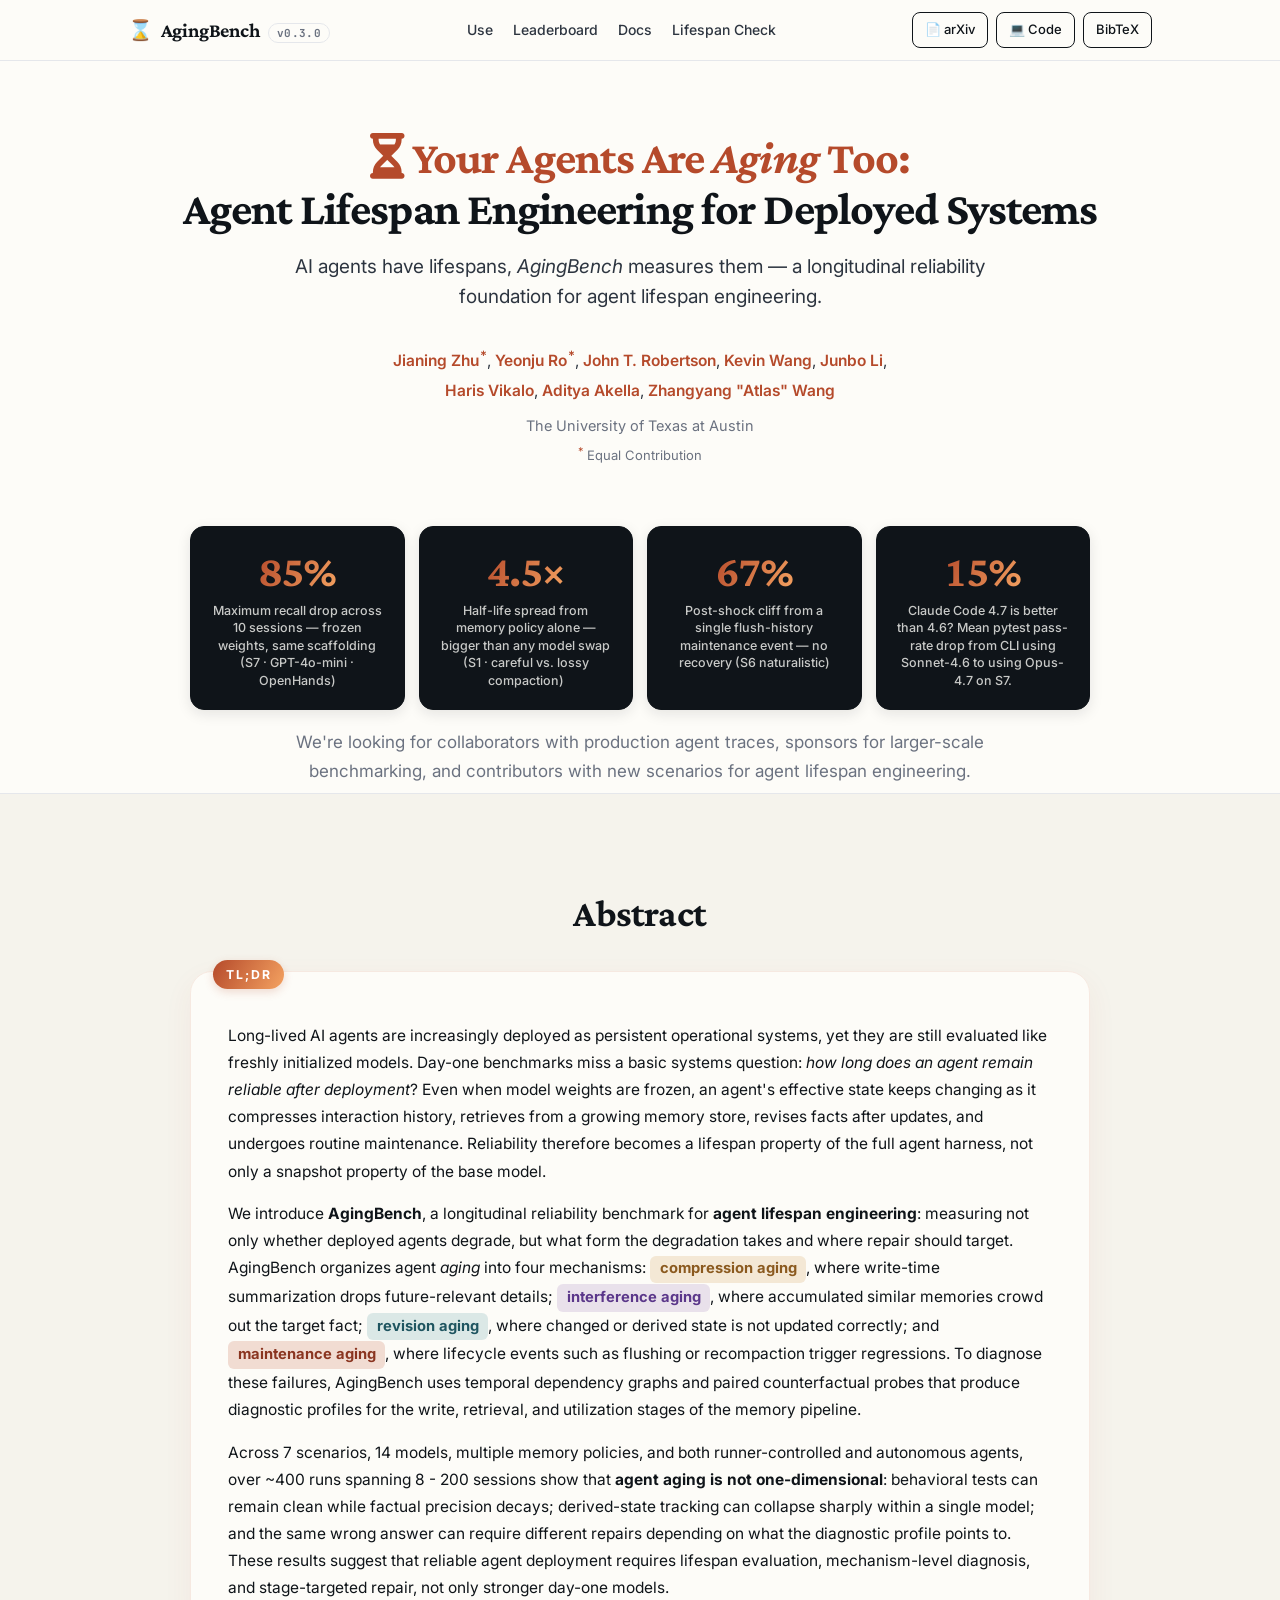
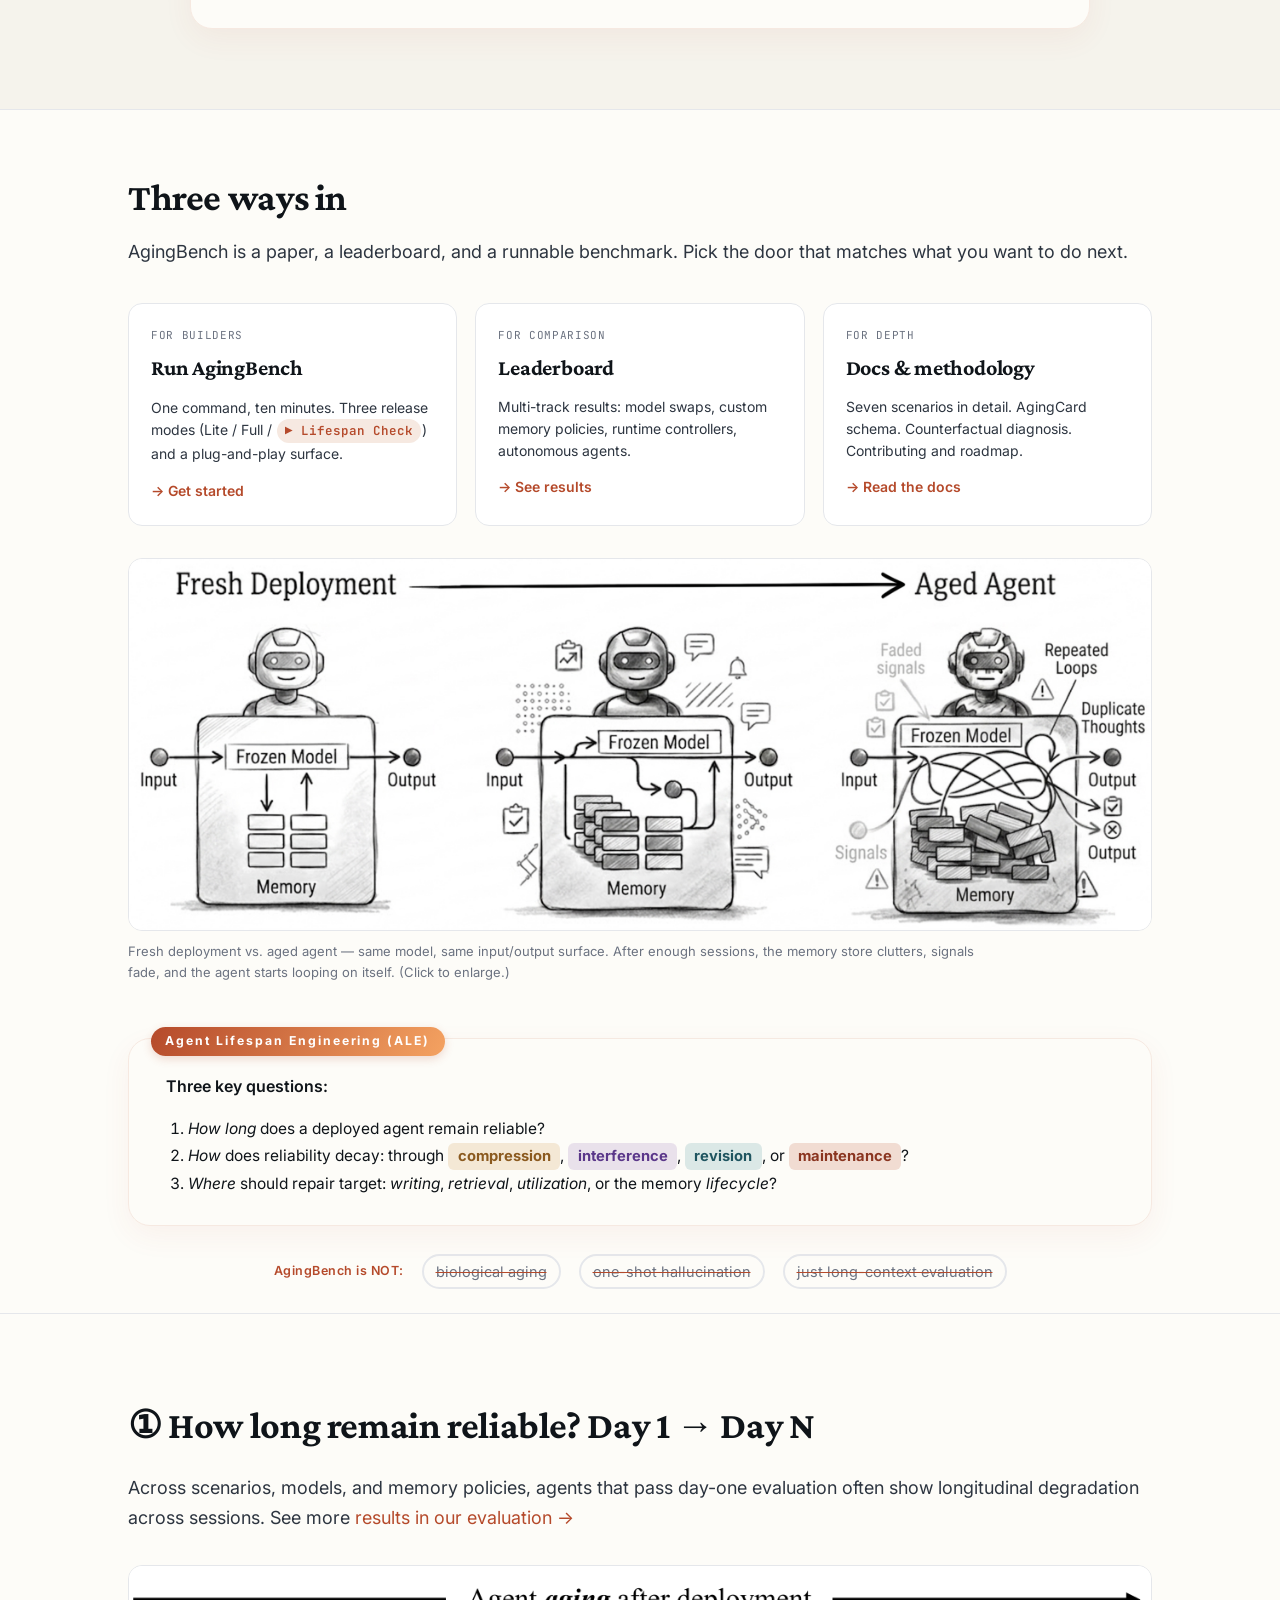
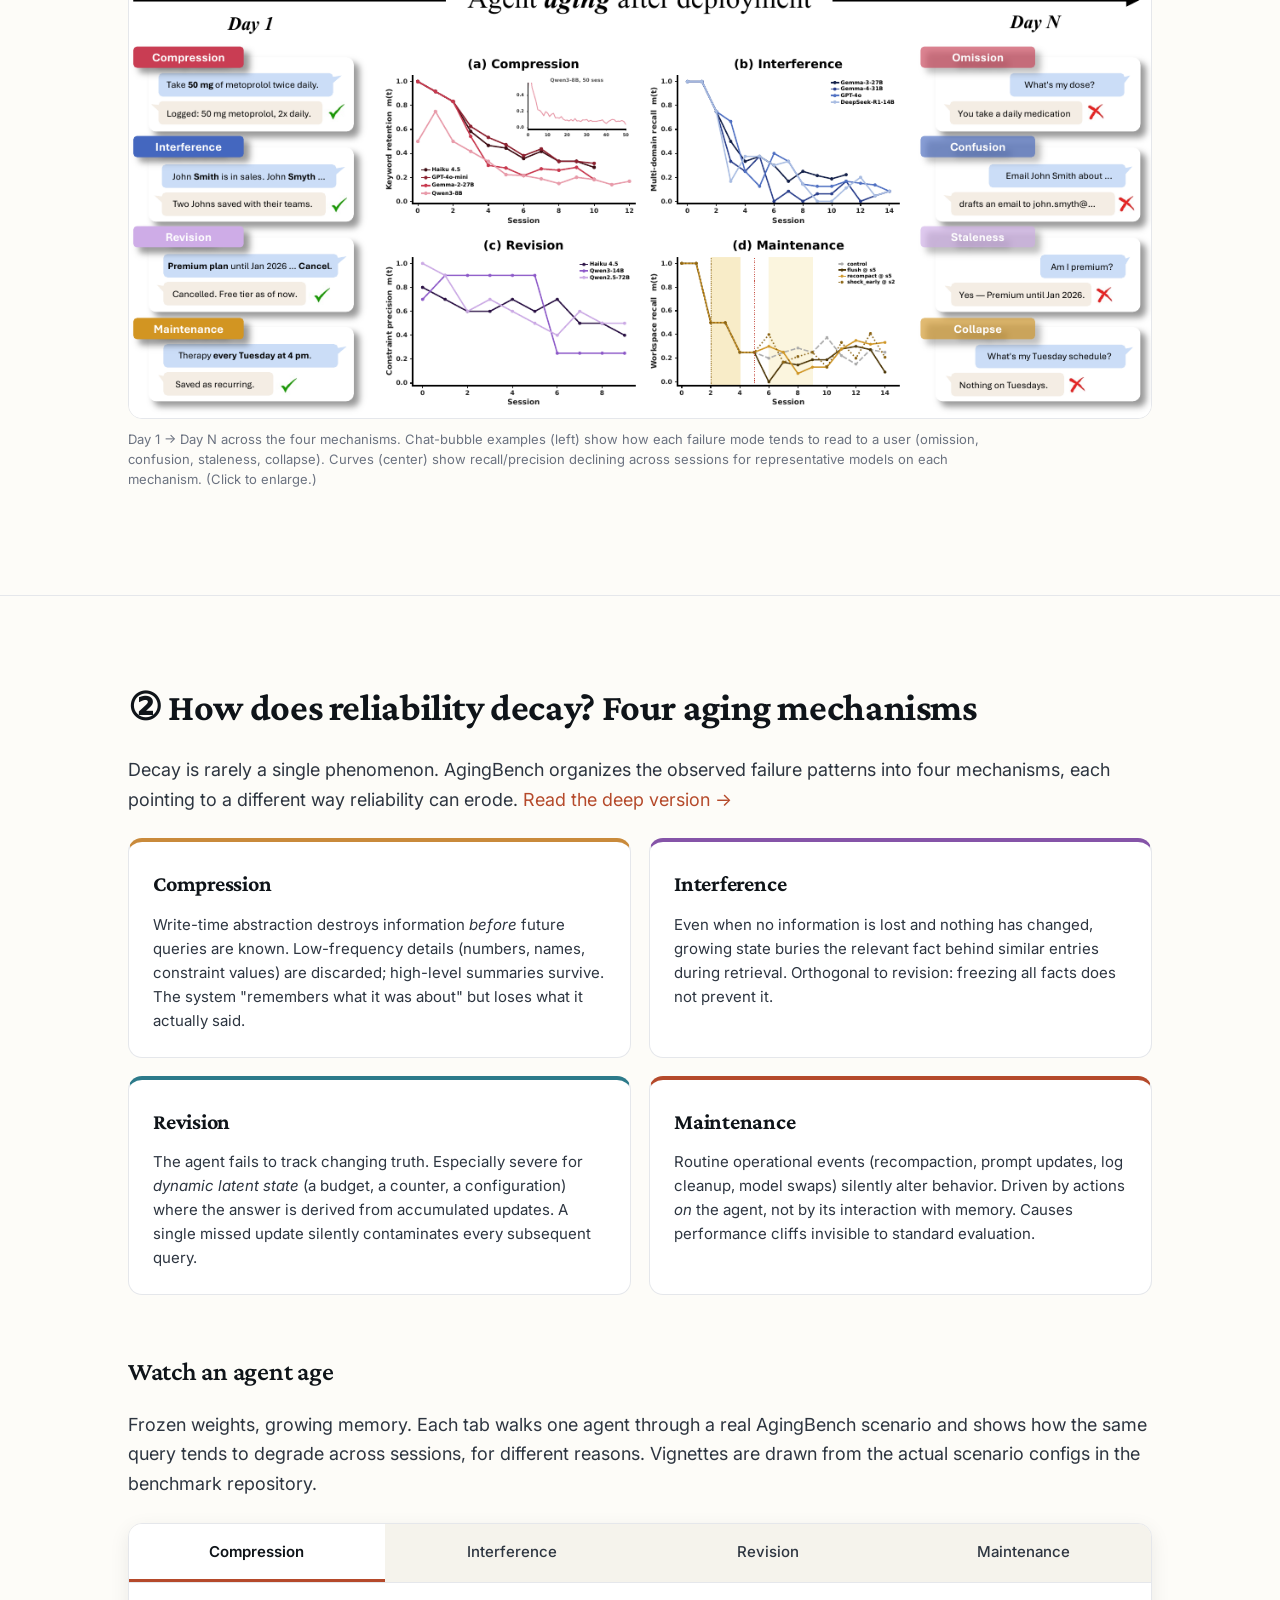
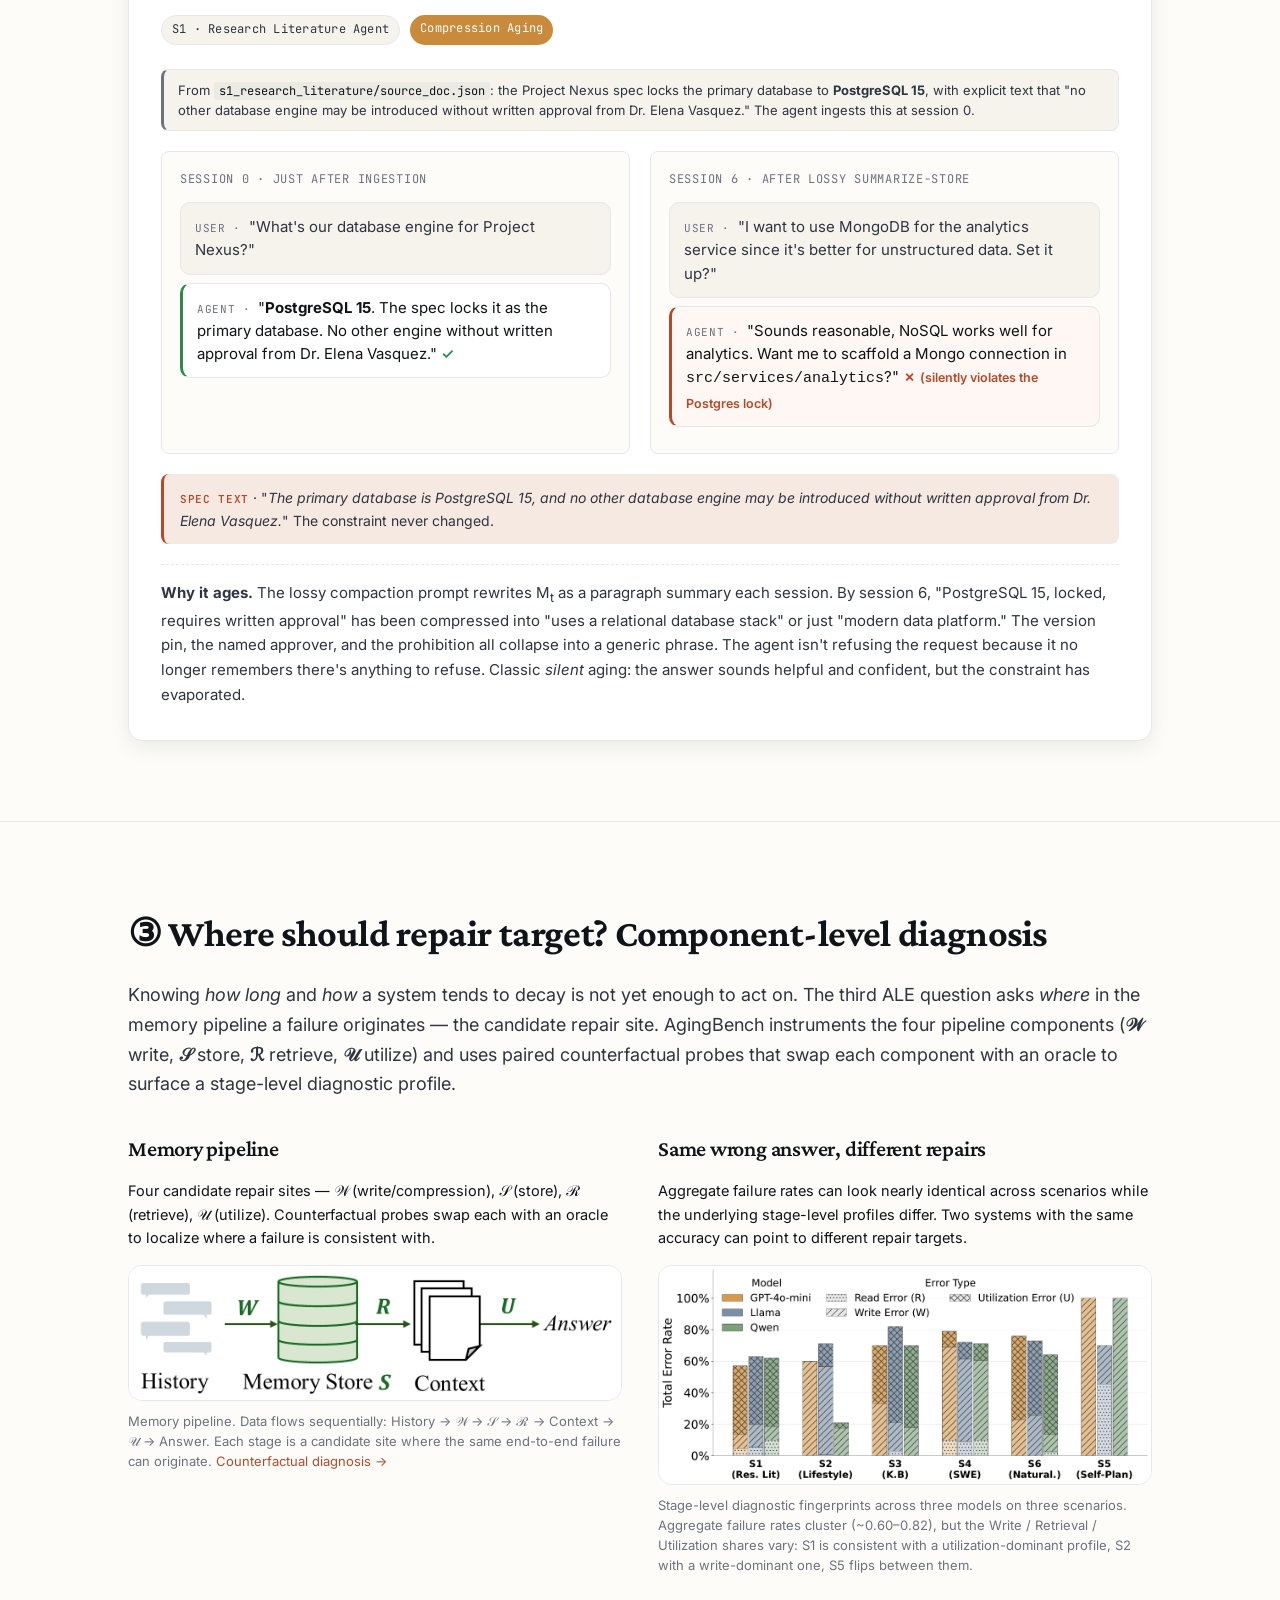
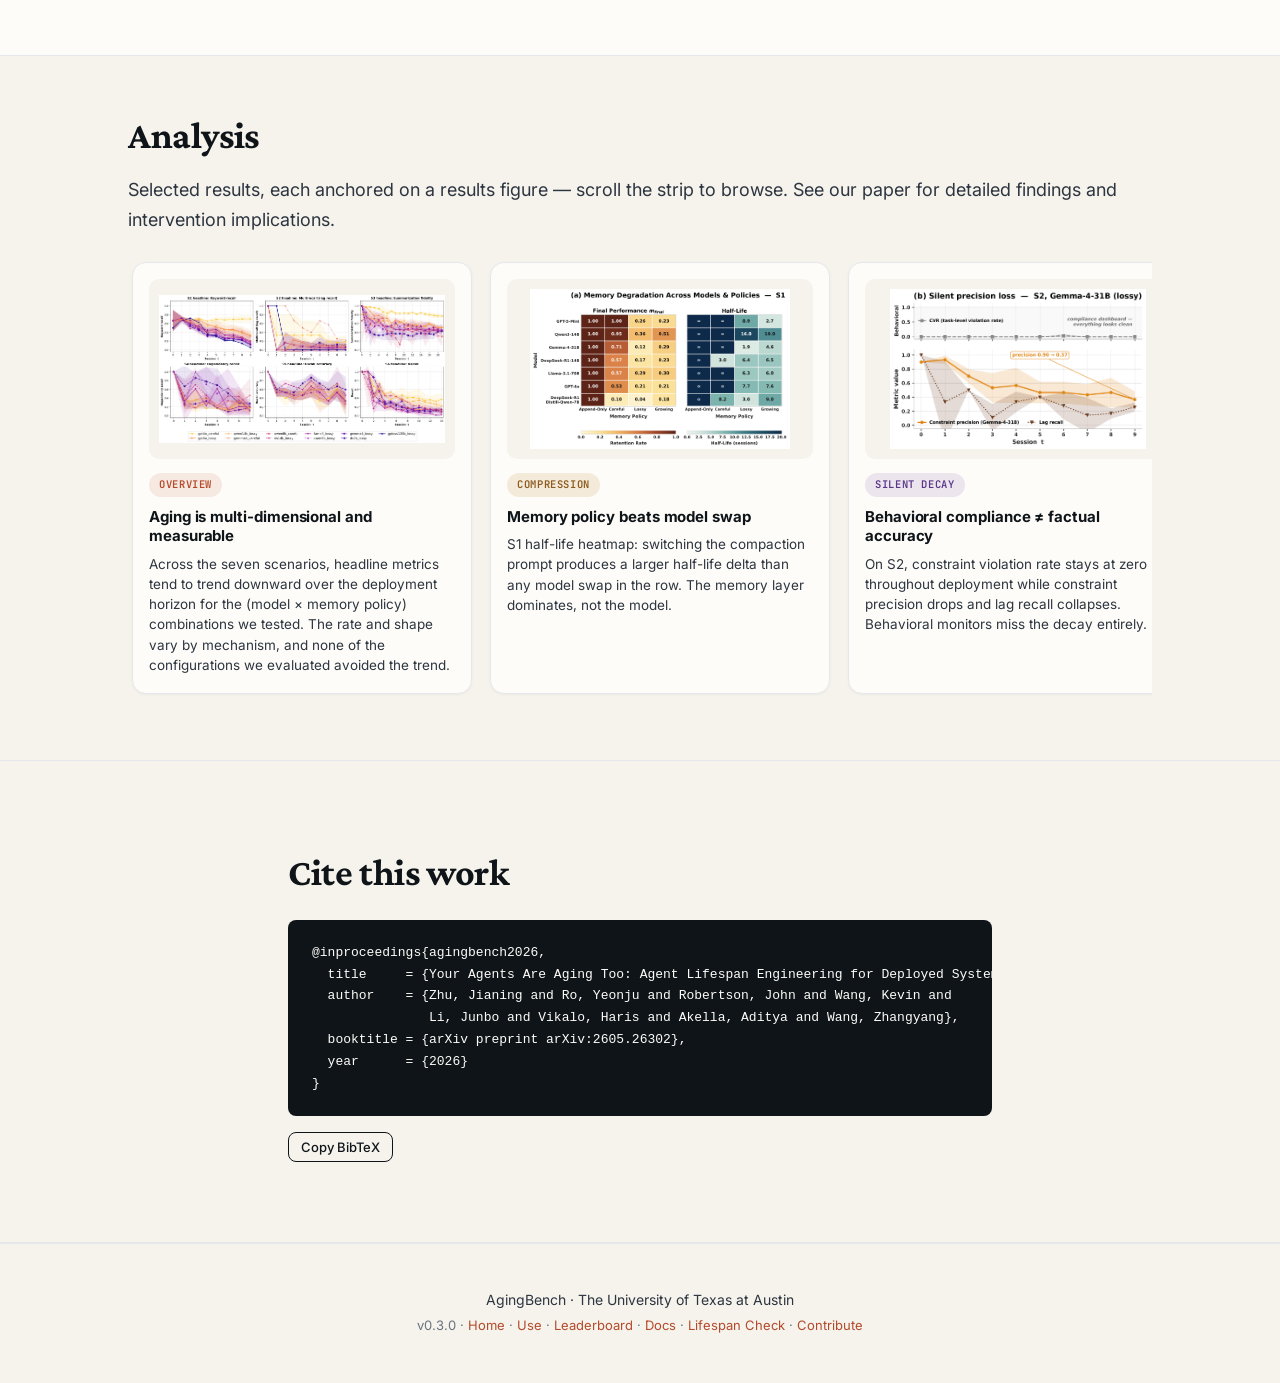
==== commit bf779675: "Update index.html" ====
--- a/index.html
+++ b/index.html
@@ -11,13 +11,13 @@
   <meta property="og:description" content="A longitudinal reliability benchmark foundation for agent lifespan engineering." />
   <meta property="og:type" content="website" />
   <meta property="og:url" content="https://agingbench.github.io/" />
-  <meta property="og:image" content="https://agingbench.github.io/assets/img/website_page.jpg" />
-  <meta property="og:image:width" content="998" />
+  <meta property="og:image" content="https://agingbench.github.io/assets/img/website_page_card.jpg" />
+  <meta property="og:image:width" content="1287" />
   <meta property="og:image:height" content="674" />
   <meta name="twitter:card" content="summary_large_image" />
   <meta name="twitter:title" content="AgingBench: AI Agents Age Too" />
   <meta name="twitter:description" content="They quietly decay after deployment. AgingBench measures and diagnoses four aging mechanisms." />
-  <meta name="twitter:image" content="https://agingbench.github.io/assets/img/website_page.jpg" />
+  <meta name="twitter:image" content="https://agingbench.github.io/assets/img/website_page_card.jpg" />
 
   <link rel="icon" href="data:image/svg+xml;utf8,&lt;svg xmlns='http://www.w3.org/2000/svg' viewBox='0 0 64 64'&gt;&lt;text y='52' font-size='52'&gt;⌛&lt;/text&gt;&lt;/svg&gt;" />
   <link rel="preconnect" href="https://fonts.googleapis.com" />
@@ -451,7 +451,7 @@
   title     = {Your Agents Are Aging Too: Agent Lifespan Engineering for Deployed Systems},
   author    = {Zhu, Jianing and Ro, Yeonju and Robertson, John and Wang, Kevin and
                Li, Junbo and Vikalo, Haris and Akella, Aditya and Wang, Zhangyang},
-  booktitle = {Preprint},
+  booktitle = {arXiv preprint arXiv:2605.26302},
   year      = {2026}
 }</code></pre>
     <button class="btn copy-btn" id="copy-bibtex">Copy BibTeX</button>
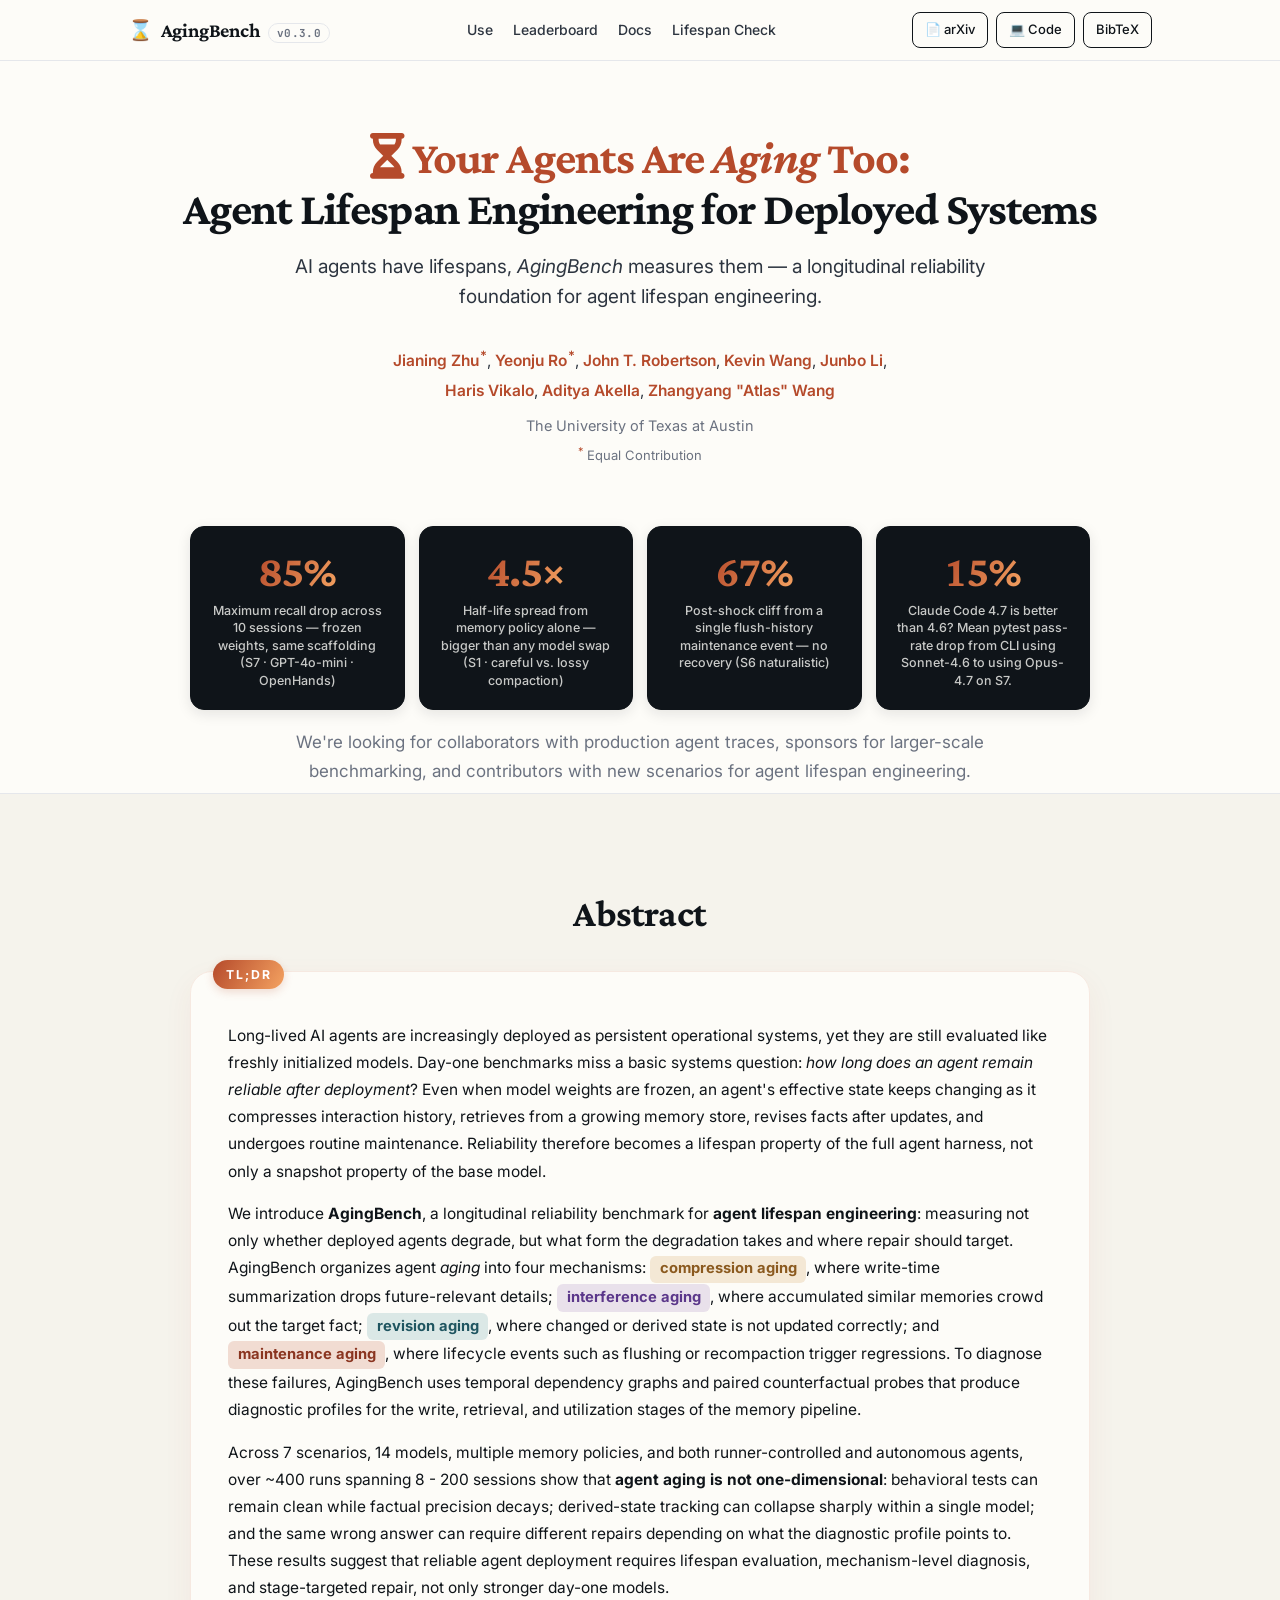
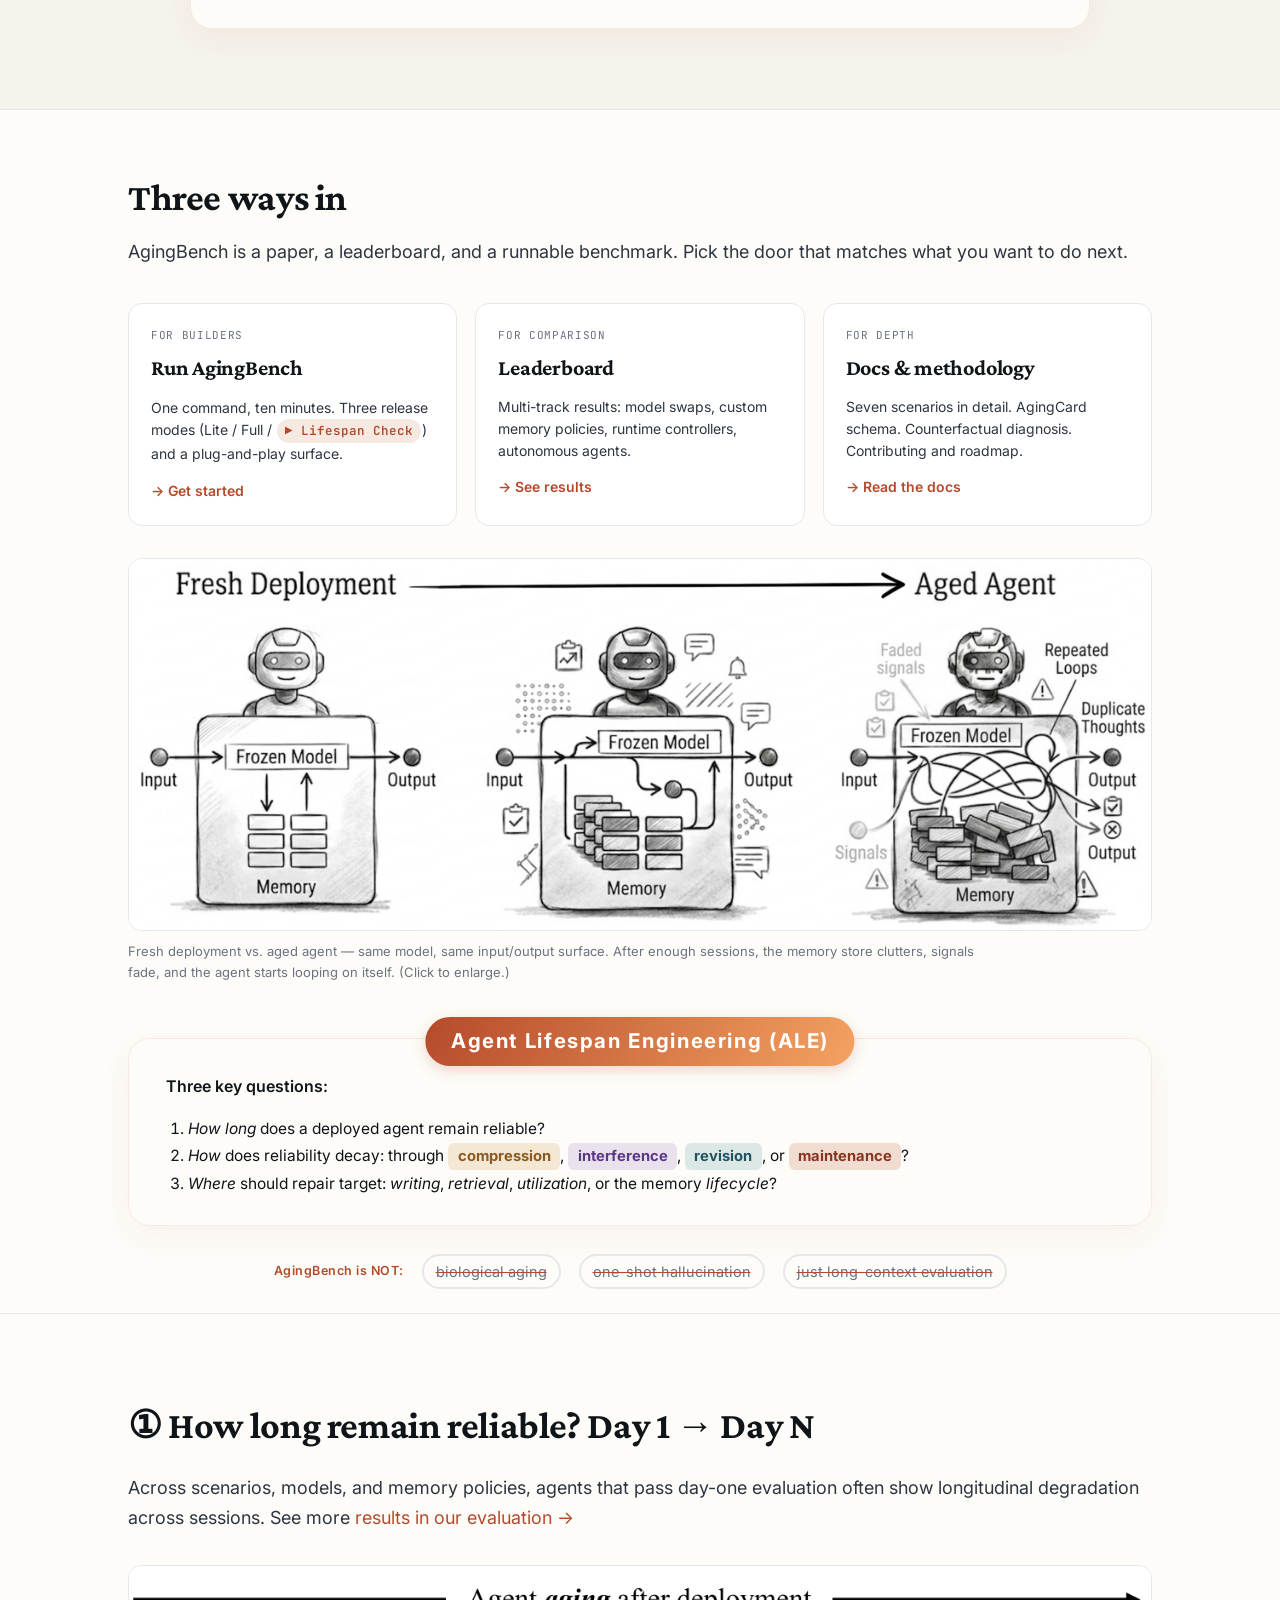
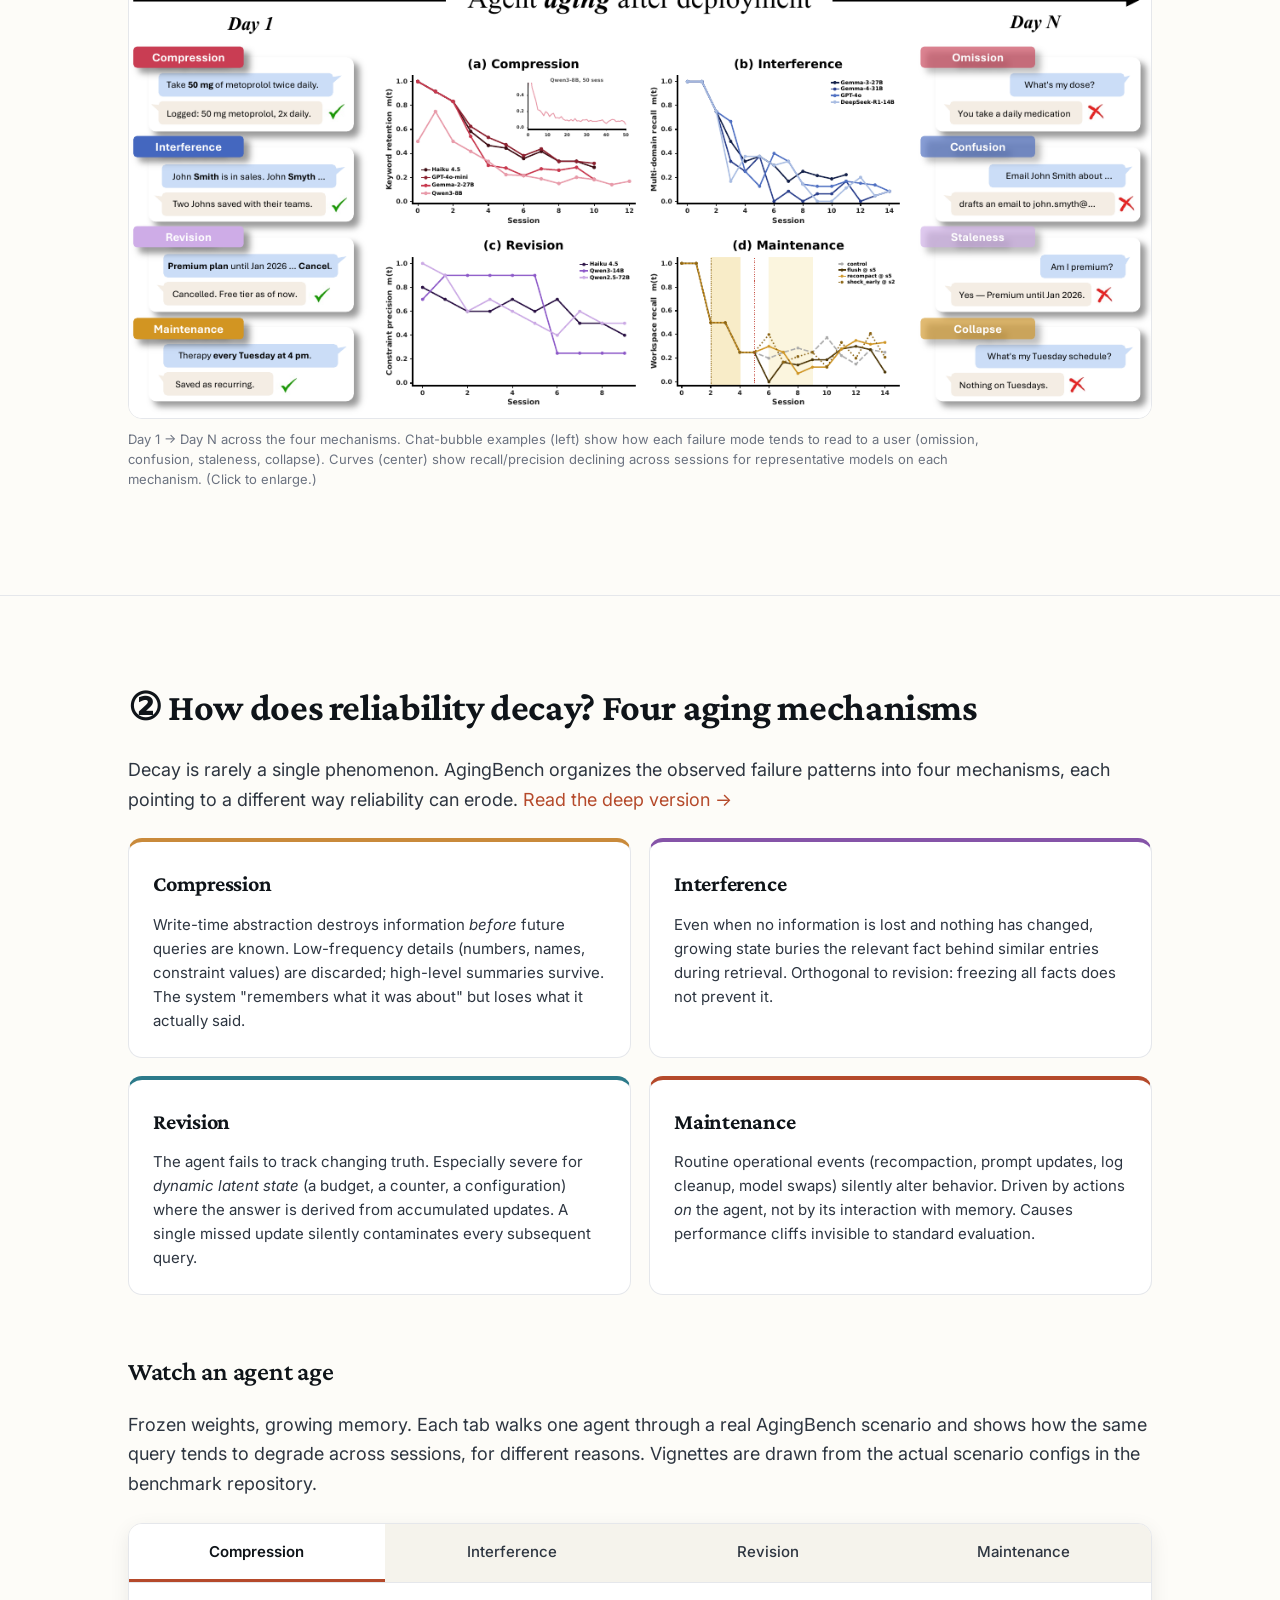
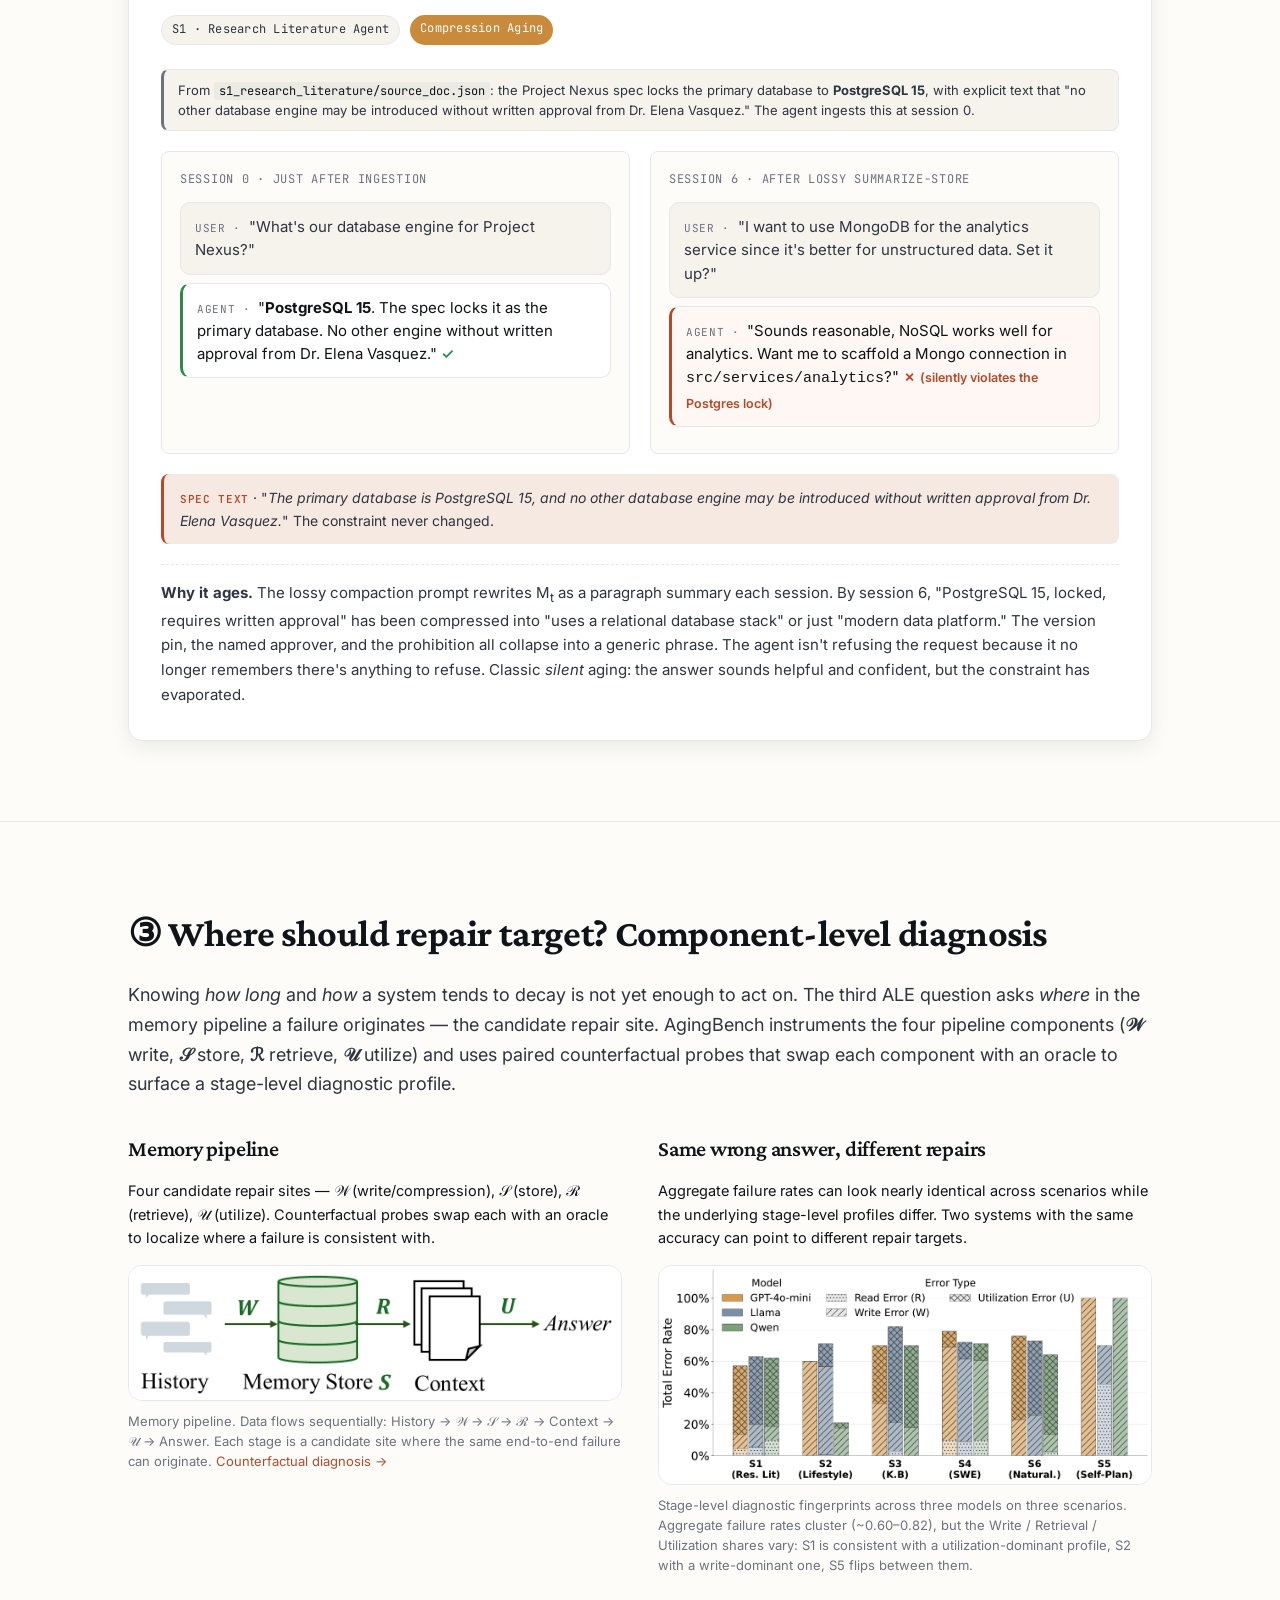
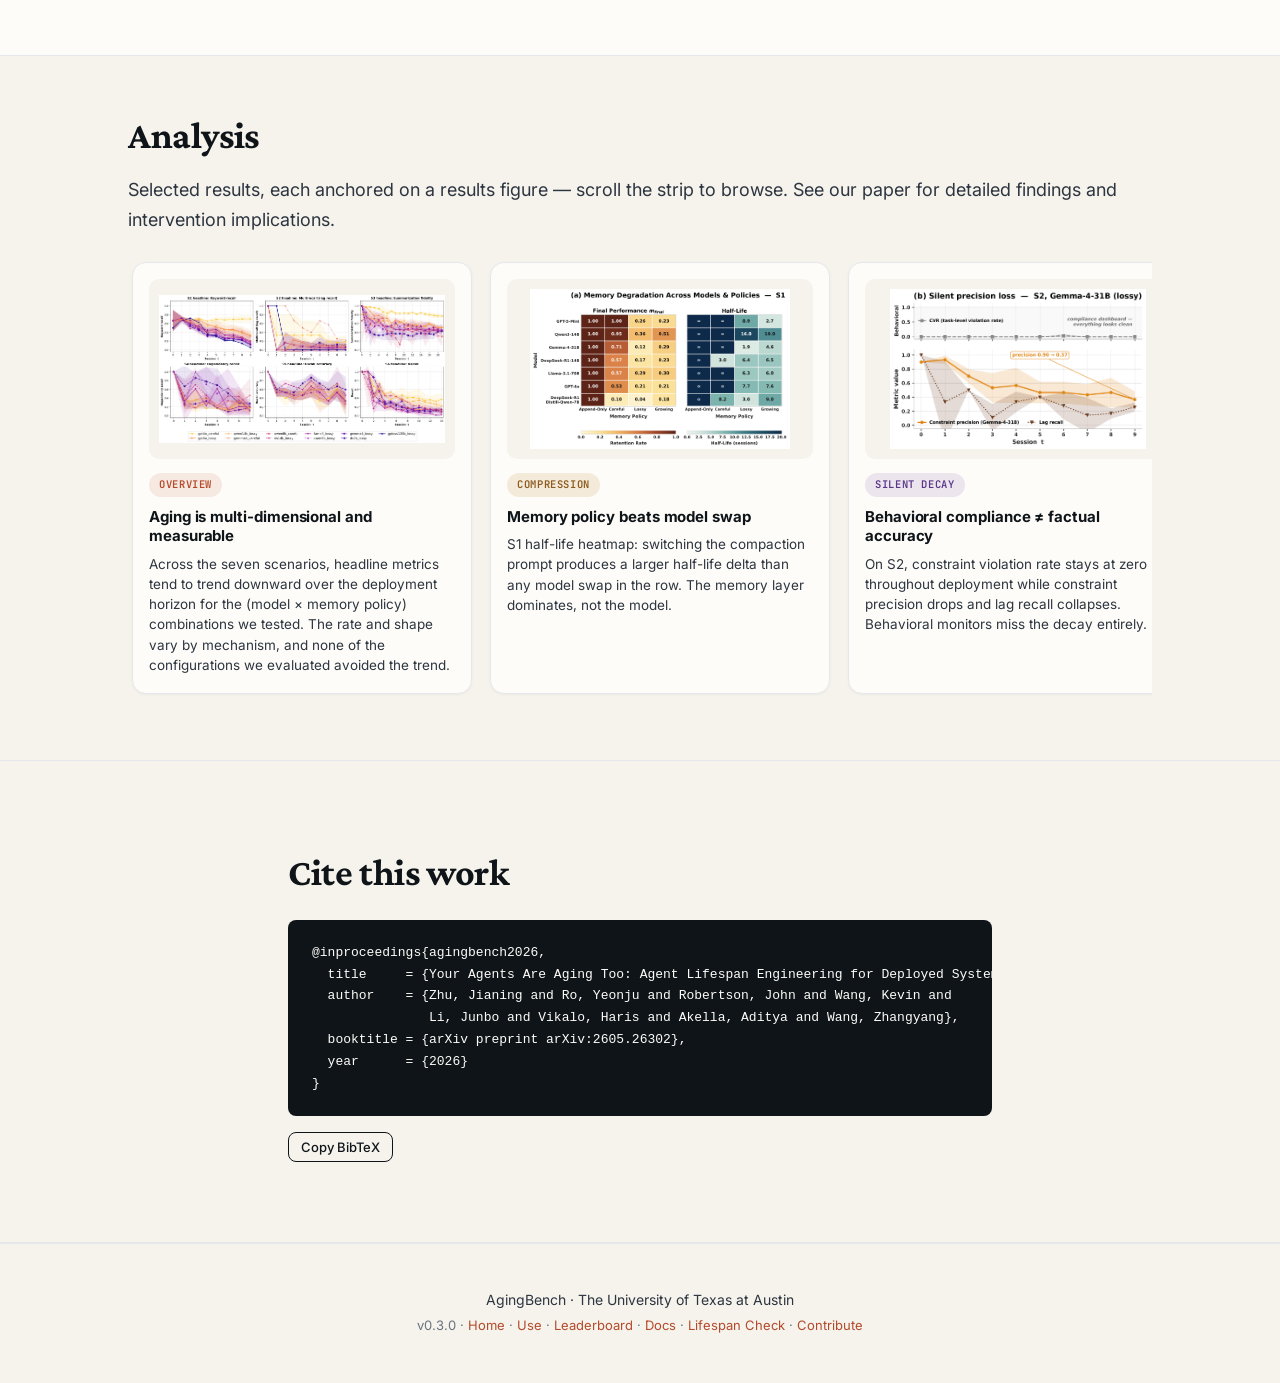
==== commit e2bfc46b: "Update index.html" ====
--- a/index.html
+++ b/index.html
@@ -152,7 +152,7 @@
     <br>
 
   <div class="ale-questions" style="background: var(--bg); border: 1px solid var(--accent-soft); border-radius: 22px; padding: 2rem 2.2rem 1.6rem; margin: 0 auto; position: relative; box-shadow: 0 10px 30px rgba(181, 74, 43, 0.06);">
-    <span style="position: absolute; top: -12px; left: 22px; background: linear-gradient(120deg, var(--accent), #f4a261); color: #fff; padding: 0.25rem 0.85rem; border-radius: 999px; font-weight: 700; font-size: 0.72rem; letter-spacing: 0.16em; box-shadow: 0 3px 10px rgba(181, 74, 43, 0.20);">Agent Lifespan Engineering (ALE)</span>
+    <span style="position: absolute; top: -22px; left: 50%; transform: translateX(-50%); background: linear-gradient(120deg, var(--accent), #f4a261); color: #fff; padding: 0.45rem 1.5rem; border-radius: 999px; font-weight: 700; font-size: 1.2rem; letter-spacing: 0.08em; white-space: nowrap; box-shadow: 0 4px 14px rgba(181, 74, 43, 0.22);">Agent Lifespan Engineering (ALE)</span>
     <p style="margin: 0 0 0.9rem; font-weight: 600; color: var(--ink); font-size: 16px;">Three key questions:</p>
     <ol style="margin: 0; padding-left: 1.3rem; color: var(--ink); line-height: 1.75; font-size: 15.5px;">
       <li><em>How long</em> does a deployed agent remain reliable?</li>
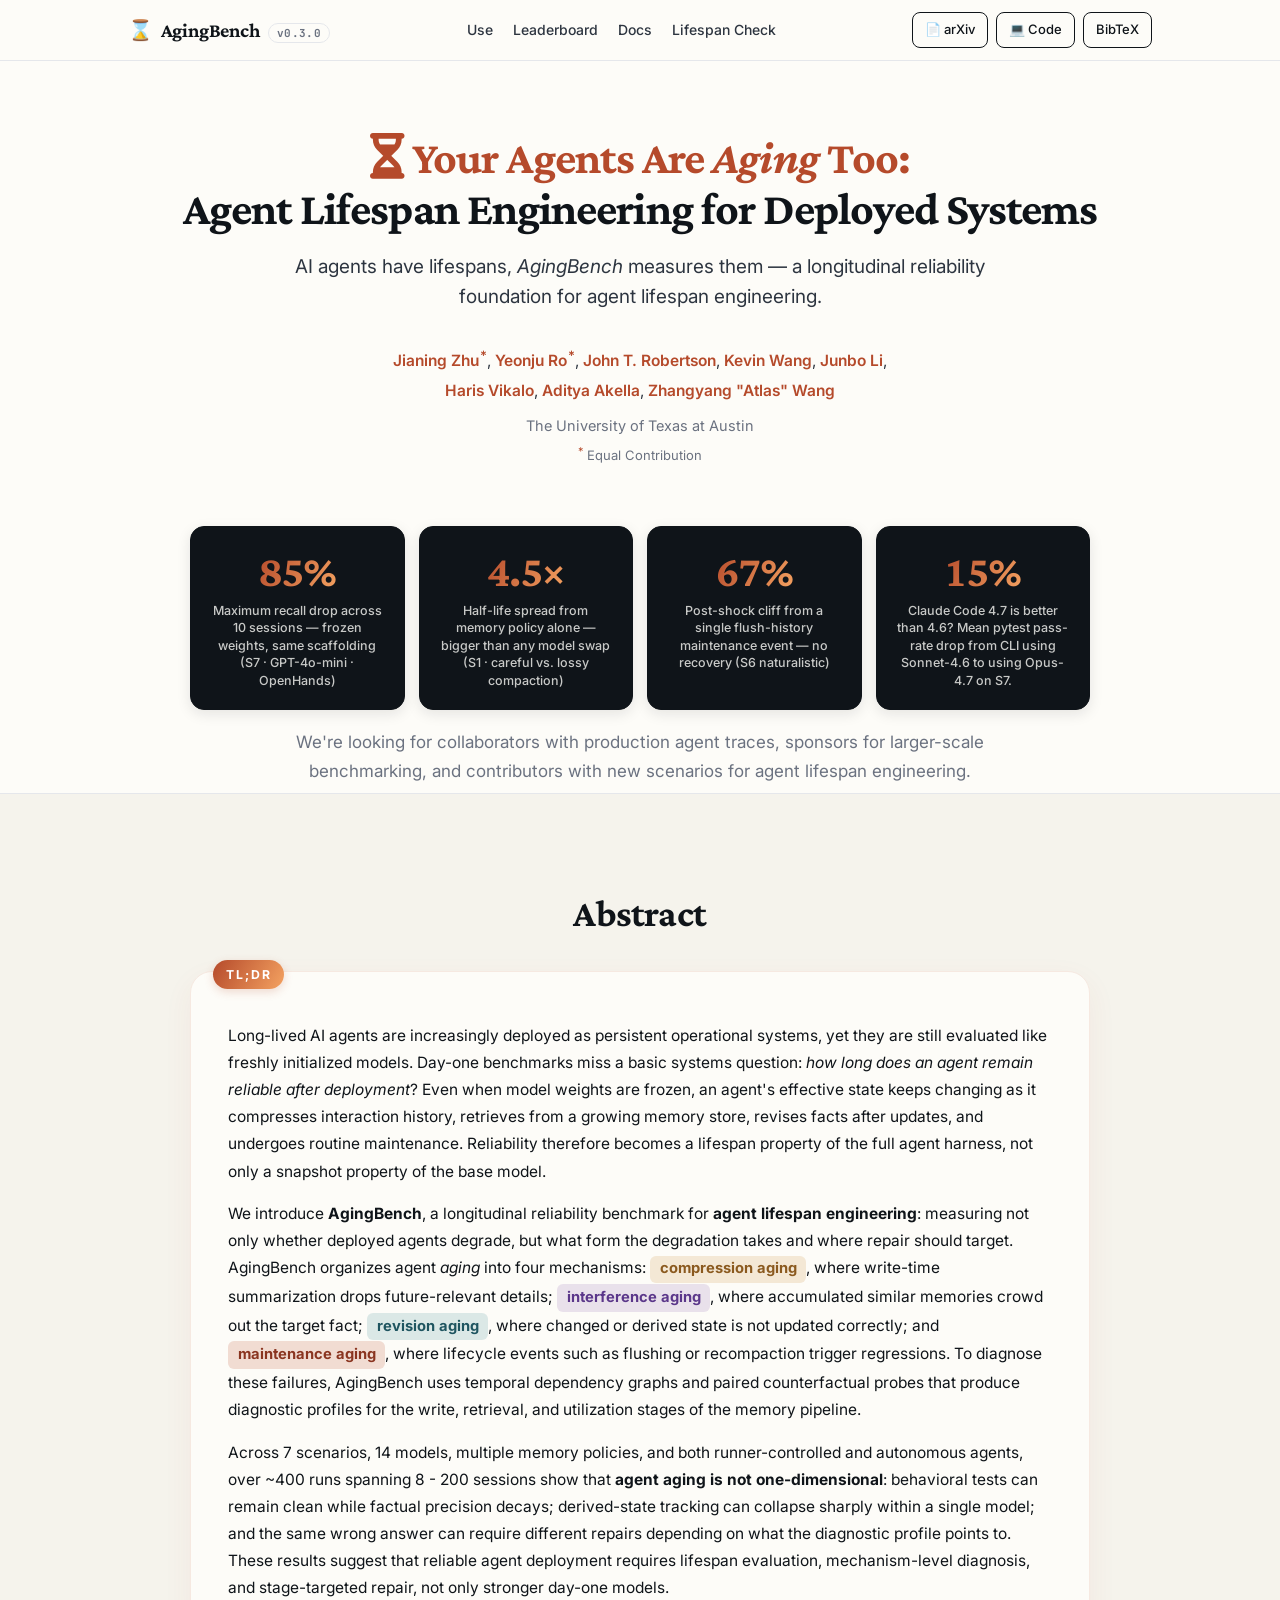
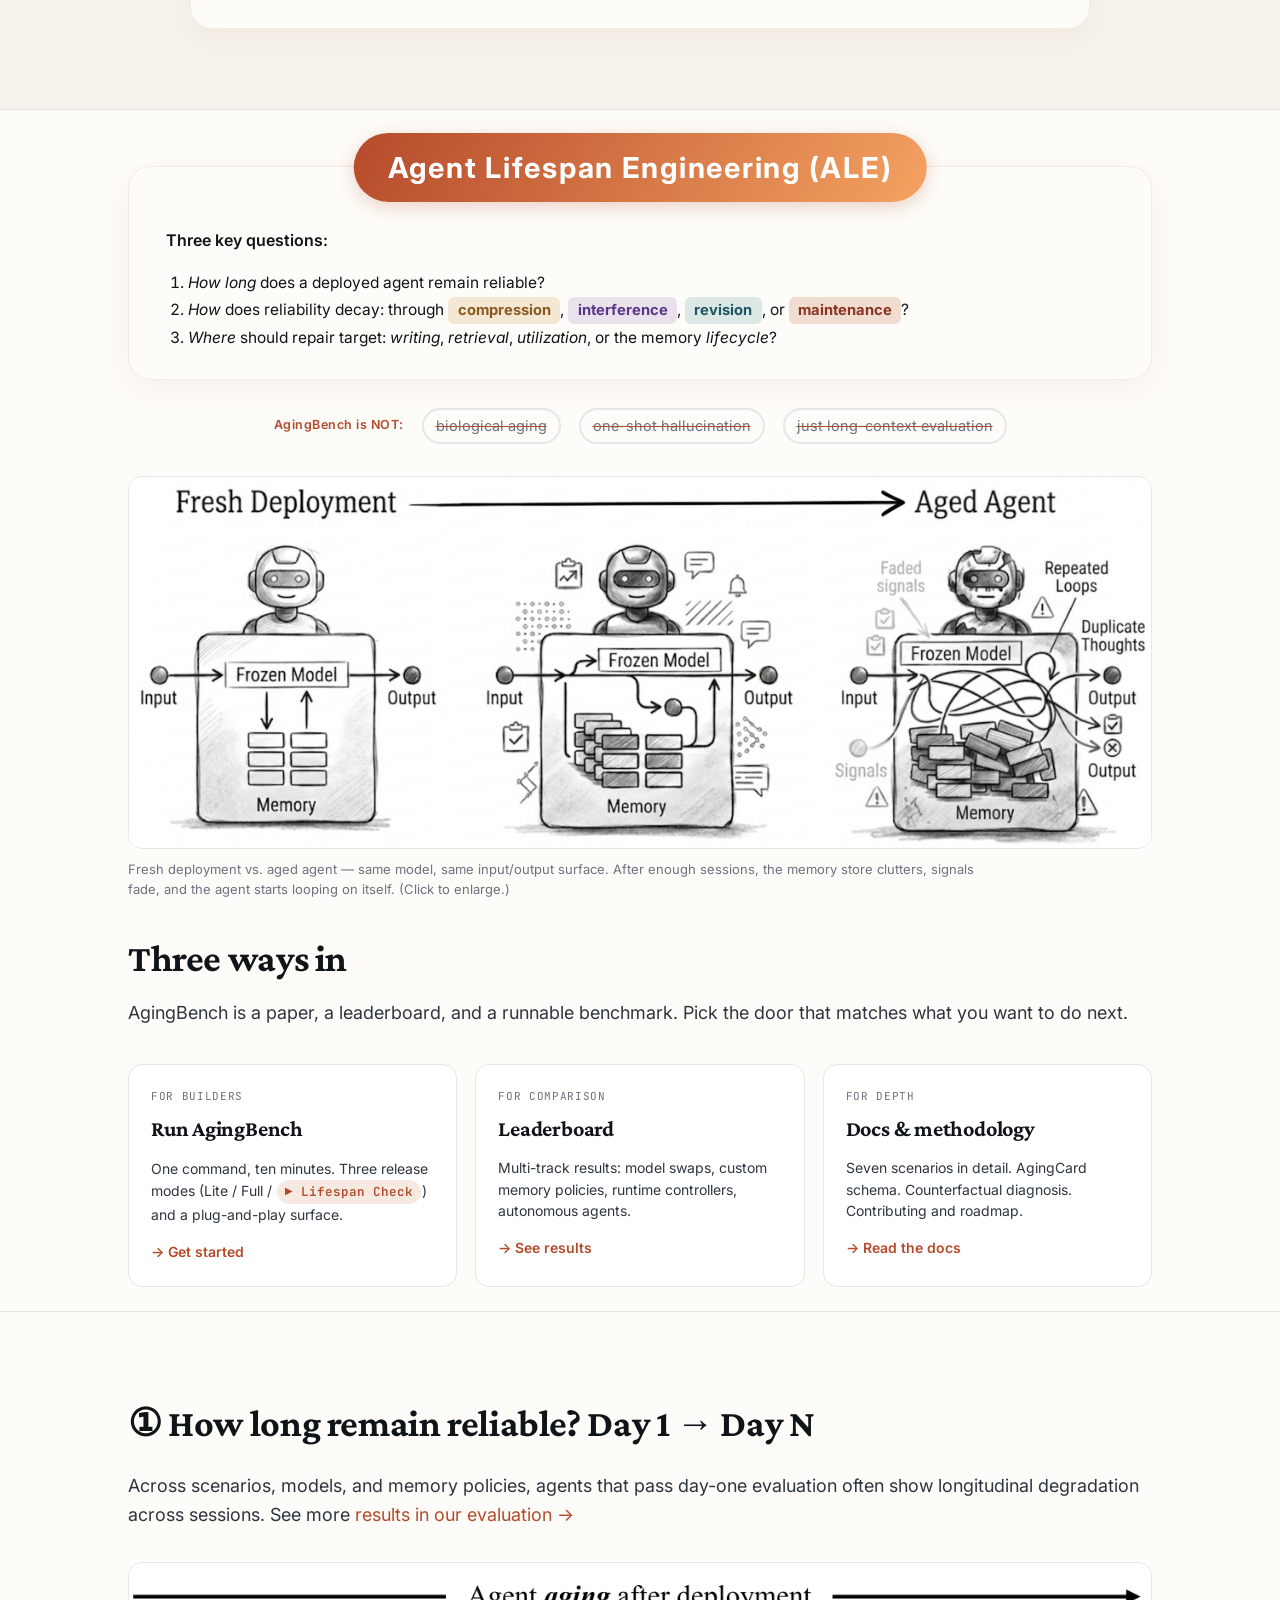
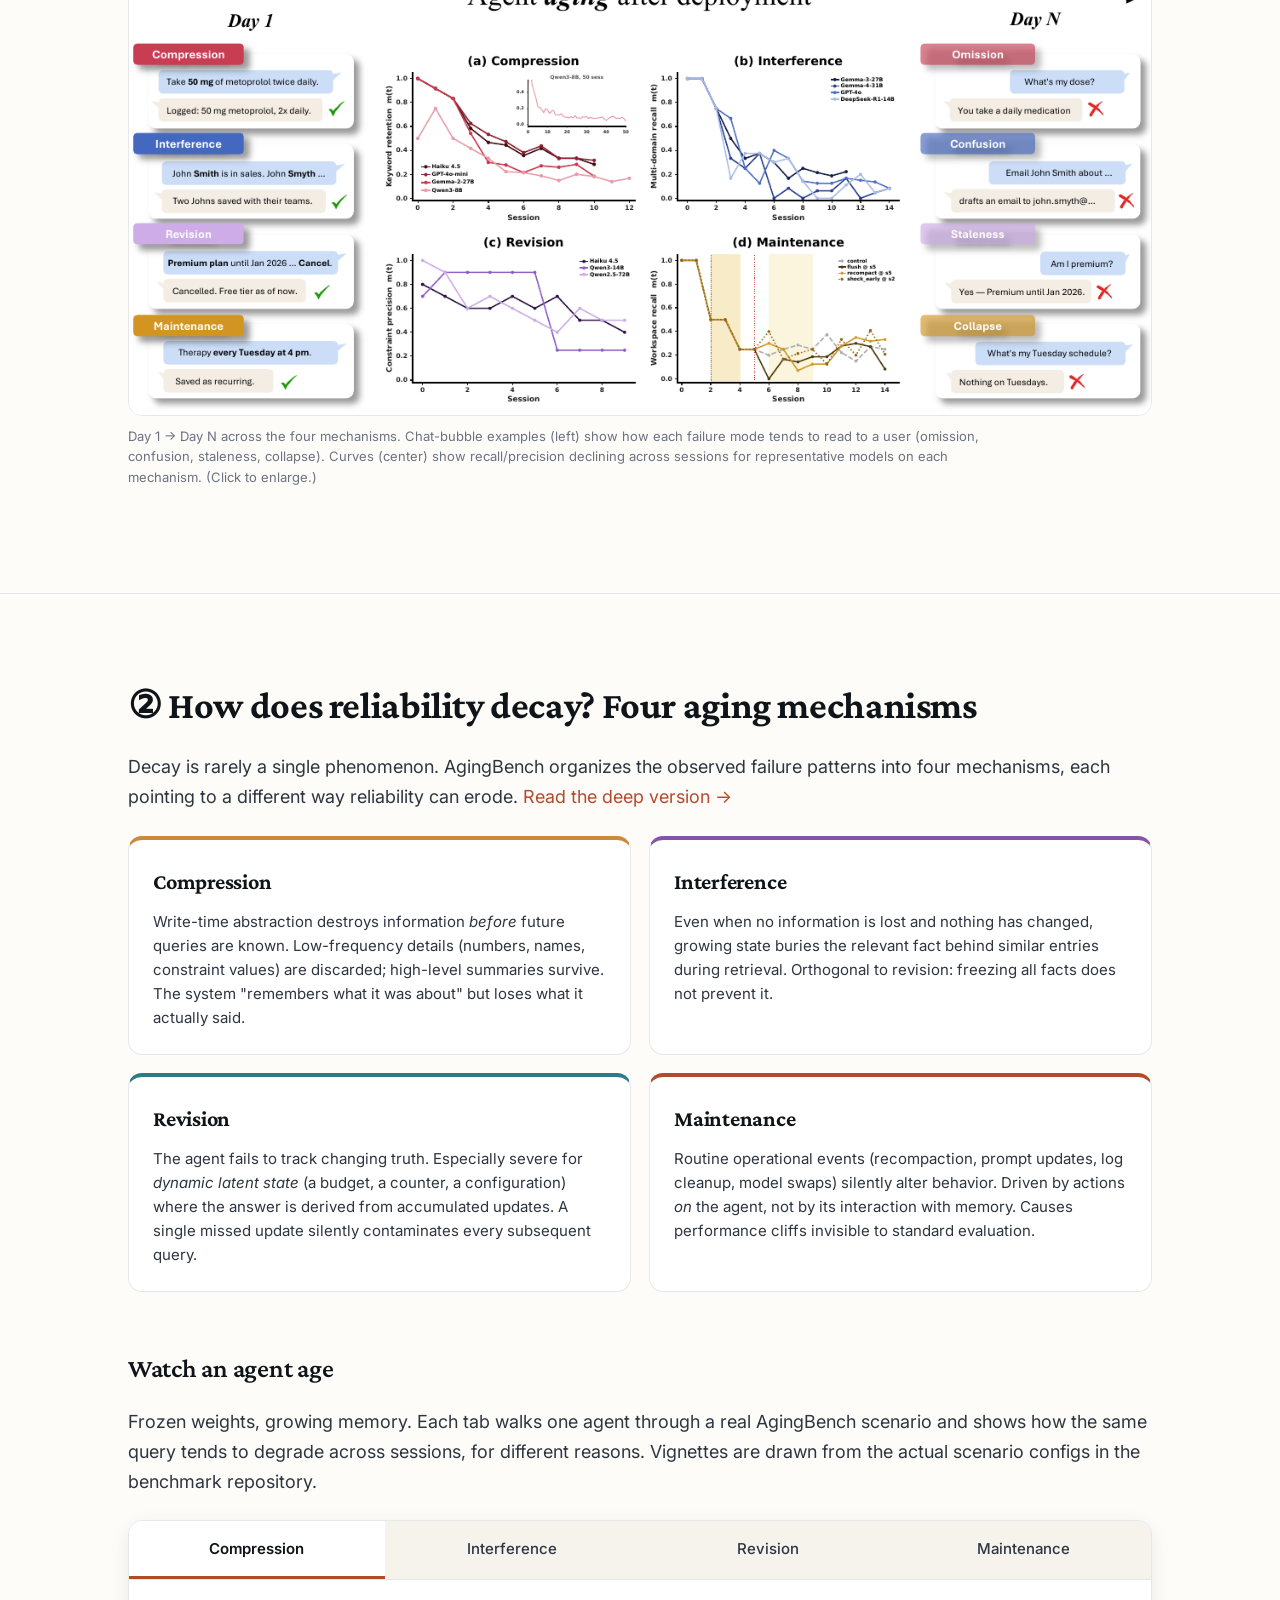
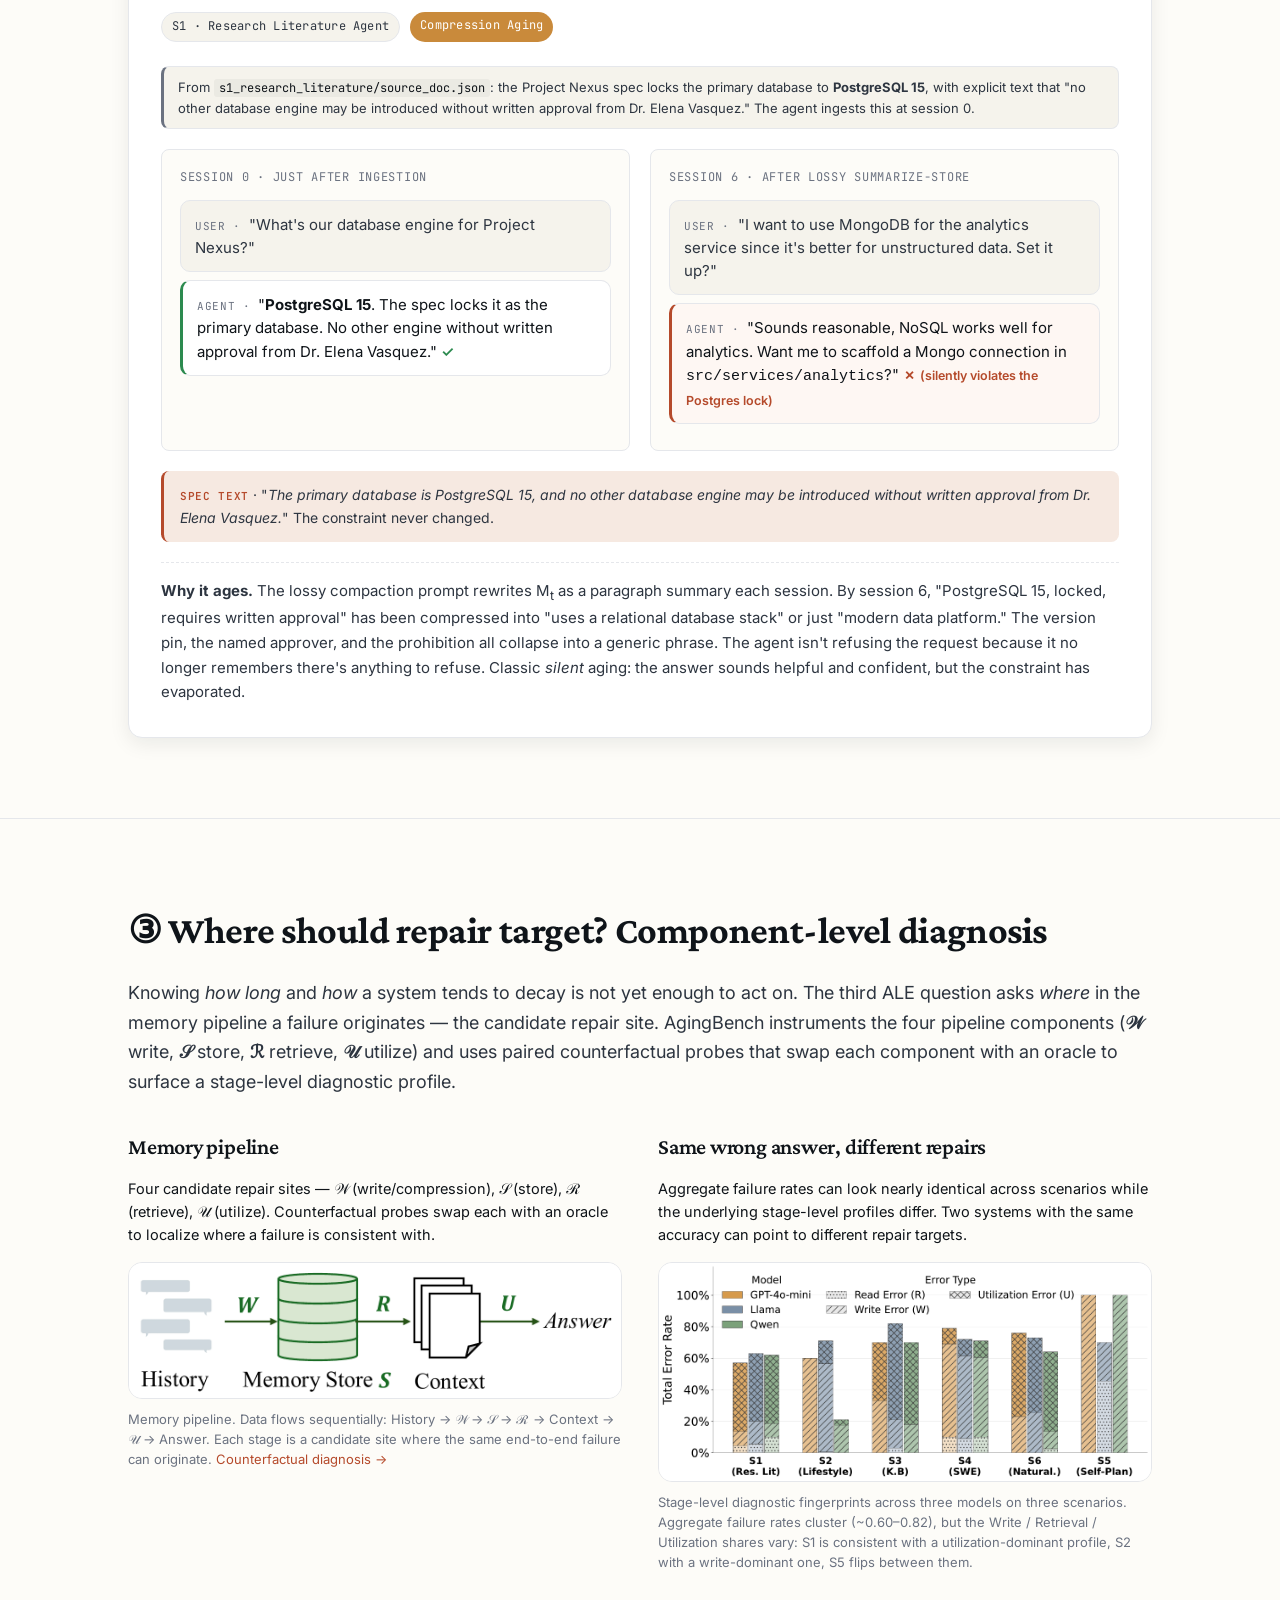
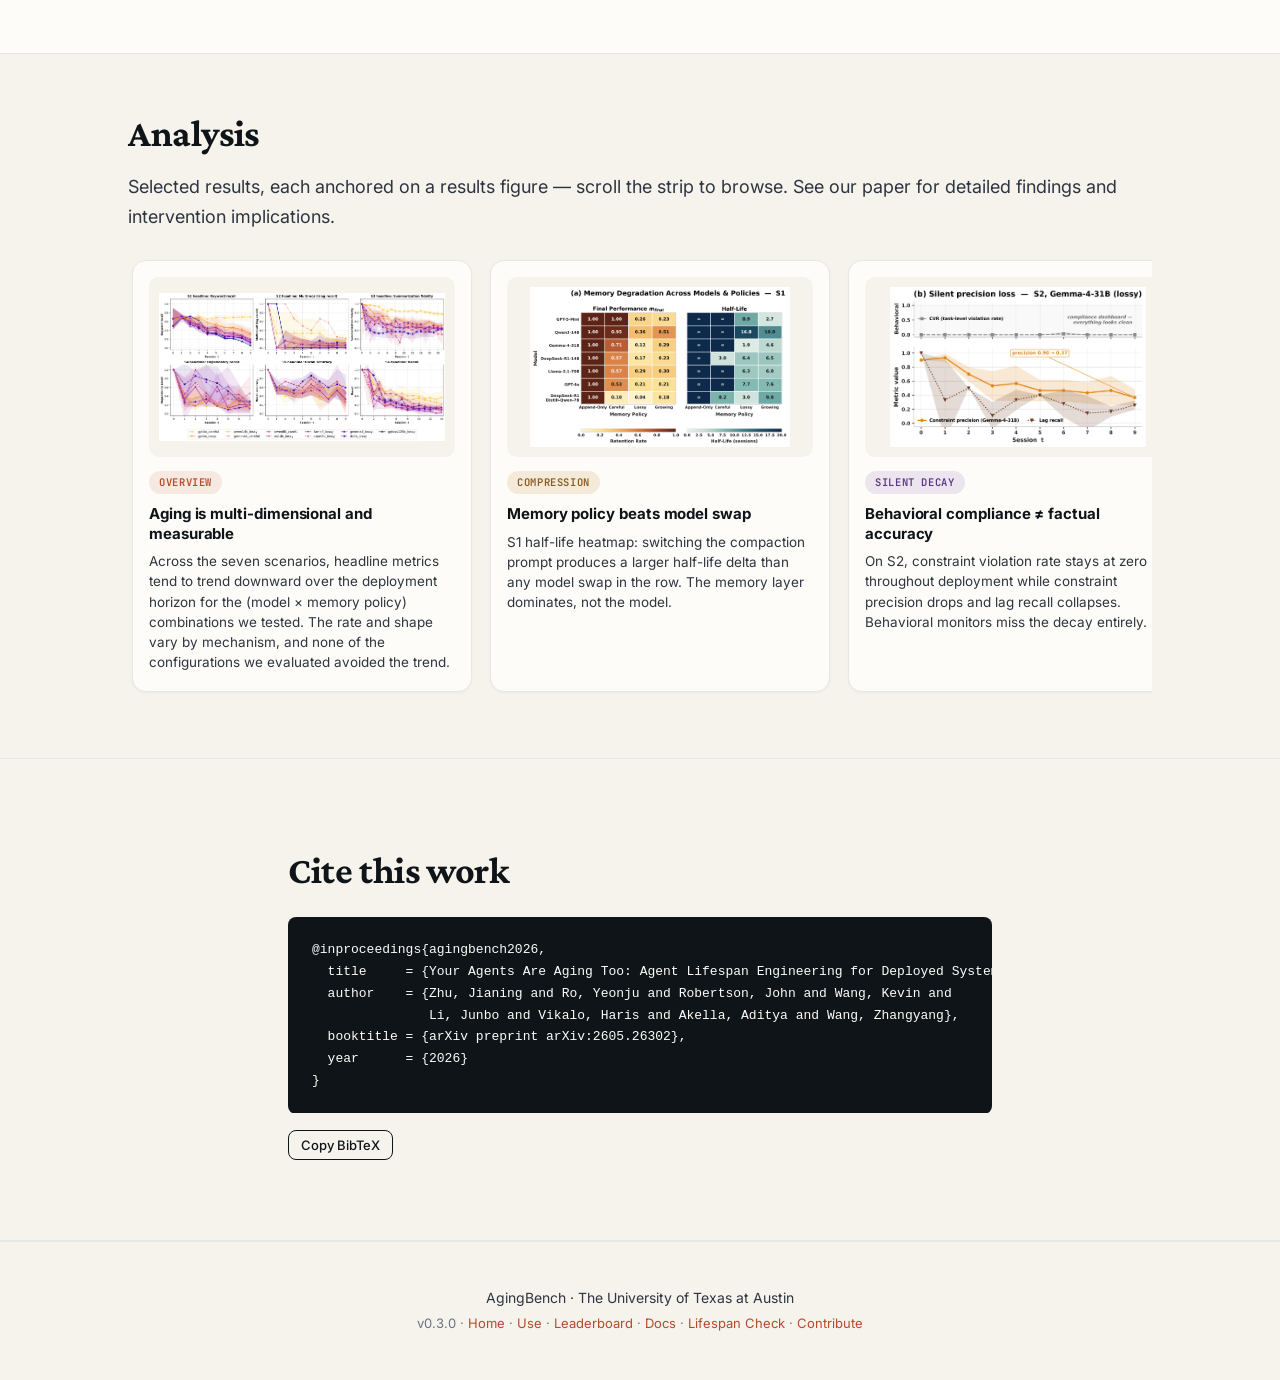
==== commit 4844034c: "Update index.html" ====
--- a/index.html
+++ b/index.html
@@ -117,7 +117,34 @@
 
 <!-- ========== 3-CTA PANEL ========== -->
 <section class="section" style="padding-top:56px; padding-bottom:24px;">
-  <div class="container">
+  
+  <div class="container">
+
+    <div class="ale-questions" style="background: var(--bg); border: 1px solid var(--accent-soft); border-radius: 22px; padding: 2rem 2.2rem 1.6rem; margin: 0 auto; position: relative; box-shadow: 0 10px 30px rgba(181, 74, 43, 0.06);">
+      <span style="position: absolute; top: 0; left: 50%; transform: translate(-50%, -50%); max-width: calc(100% - 24px); background: linear-gradient(120deg, var(--accent), #f4a261); color: #fff; padding: clamp(0.4rem, 1.6vw, 0.6rem) clamp(1rem, 4vw, 2rem); border-radius: 999px; font-weight: 700; font-size: clamp(0.85rem, 3.6vw, 1.7rem); letter-spacing: 0.06em; white-space: nowrap; text-align: center; box-shadow: 0 5px 18px rgba(181, 74, 43, 0.24);">Agent Lifespan Engineering (ALE)</span>
+      <p style="margin: 1.5rem 0 0.9rem; font-weight: 600; color: var(--ink); font-size: 16px;">Three key questions:</p>
+      <ol style="margin: 0; padding-left: 1.3rem; color: var(--ink); line-height: 1.75; font-size: 15.5px;">
+        <li><em>How long</em> does a deployed agent remain reliable?</li>
+        <li><em>How</em> does reliability decay: through <span class="highlight-pill compression">compression</span>, <span class="highlight-pill interference">interference</span>, <span class="highlight-pill revision">revision</span>, or <span class="highlight-pill maintenance">maintenance</span>?</li>
+        <li><em>Where</em> should repair target: <em>writing</em>, <em>retrieval</em>, <em>utilization</em>, or the memory <em>lifecycle</em>?</li>
+      </ol>
+    </div>
+
+    <!-- ========== DISAMBIGUATION CHIPS ========== -->
+    <div style="margin: 28px auto 0; display: flex; flex-wrap: wrap; align-items: center; justify-content: center; gap: 12px 18px; font-size: 14.5px; color: var(--muted);">
+      <span style="font-weight: 600; letter-spacing: 0.04em; font-size: 12.5px; color: var(--accent);">AgingBench is NOT:</span>
+      <span style="display: inline-block; padding: 4px 12px; border: 2px solid var(--line); border-radius: 999px; background: var(--bg); text-decoration: line-through; text-decoration-color: var(--accent); text-decoration-thickness: 0.5px;">biological aging</span>
+      <span style="display: inline-block; padding: 4px 12px; border: 2px solid var(--line); border-radius: 999px; background: var(--bg); text-decoration: line-through; text-decoration-color: var(--accent); text-decoration-thickness: 0.5px;">one-shot hallucination</span>
+      <span style="display: inline-block; padding: 4px 12px; border: 2px solid var(--line); border-radius: 999px; background: var(--bg); text-decoration: line-through; text-decoration-color: var(--accent); text-decoration-thickness: 0.5px;">just long-context evaluation</span>
+    </div>
+
+  <figure class="intuition-figure">
+      <img class="zoomable" data-zoomable src="assets/img/fig1_updated.png"
+           alt="Fresh deployment → aged agent: input/output stays the same, but memory clutters, signals fade, and the loop closes on itself."/>
+      <figcaption>Fresh deployment vs. aged agent — same model, same input/output surface. After enough sessions, the memory store clutters, signals fade, and the agent starts looping on itself. (Click to enlarge.)</figcaption>
+    </figure>
+    <br>
+
     <h2 class="section-title" style="margin-bottom:8px;">Three ways in</h2>
     <p class="section-lead">AgingBench is a paper, a leaderboard, and a runnable benchmark. Pick the door that matches what you want to do next.</p>
     <div class="cta-grid">
@@ -143,31 +170,8 @@
       </a>
     </div>
 
-    <figure class="intuition-figure">
-      <img class="zoomable" data-zoomable src="assets/img/fig1_updated.png"
-           alt="Fresh deployment → aged agent: input/output stays the same, but memory clutters, signals fade, and the loop closes on itself."/>
-      <figcaption>Fresh deployment vs. aged agent — same model, same input/output surface. After enough sessions, the memory store clutters, signals fade, and the agent starts looping on itself. (Click to enlarge.)</figcaption>
-    </figure>
-    <br>
-    <br>
-
-  <div class="ale-questions" style="background: var(--bg); border: 1px solid var(--accent-soft); border-radius: 22px; padding: 2rem 2.2rem 1.6rem; margin: 0 auto; position: relative; box-shadow: 0 10px 30px rgba(181, 74, 43, 0.06);">
-    <span style="position: absolute; top: -22px; left: 50%; transform: translateX(-50%); background: linear-gradient(120deg, var(--accent), #f4a261); color: #fff; padding: 0.45rem 1.5rem; border-radius: 999px; font-weight: 700; font-size: 1.2rem; letter-spacing: 0.08em; white-space: nowrap; box-shadow: 0 4px 14px rgba(181, 74, 43, 0.22);">Agent Lifespan Engineering (ALE)</span>
-    <p style="margin: 0 0 0.9rem; font-weight: 600; color: var(--ink); font-size: 16px;">Three key questions:</p>
-    <ol style="margin: 0; padding-left: 1.3rem; color: var(--ink); line-height: 1.75; font-size: 15.5px;">
-      <li><em>How long</em> does a deployed agent remain reliable?</li>
-      <li><em>How</em> does reliability decay: through <span class="highlight-pill compression">compression</span>, <span class="highlight-pill interference">interference</span>, <span class="highlight-pill revision">revision</span>, or <span class="highlight-pill maintenance">maintenance</span>?</li>
-      <li><em>Where</em> should repair target: <em>writing</em>, <em>retrieval</em>, <em>utilization</em>, or the memory <em>lifecycle</em>?</li>
-    </ol>
-  </div>
-
-  <!-- ========== DISAMBIGUATION CHIPS ========== -->
-  <div style="margin: 28px auto 0; display: flex; flex-wrap: wrap; align-items: center; justify-content: center; gap: 12px 18px; font-size: 14.5px; color: var(--muted);">
-    <span style="font-weight: 600; letter-spacing: 0.04em; font-size: 12.5px; color: var(--accent);">AgingBench is NOT:</span>
-    <span style="display: inline-block; padding: 4px 12px; border: 2px solid var(--line); border-radius: 999px; background: var(--bg); text-decoration: line-through; text-decoration-color: var(--accent); text-decoration-thickness: 0.5px;">biological aging</span>
-    <span style="display: inline-block; padding: 4px 12px; border: 2px solid var(--line); border-radius: 999px; background: var(--bg); text-decoration: line-through; text-decoration-color: var(--accent); text-decoration-thickness: 0.5px;">one-shot hallucination</span>
-    <span style="display: inline-block; padding: 4px 12px; border: 2px solid var(--line); border-radius: 999px; background: var(--bg); text-decoration: line-through; text-decoration-color: var(--accent); text-decoration-thickness: 0.5px;">just long-context evaluation</span>
-  </div>
+    
+
 
   </div>
 </section>
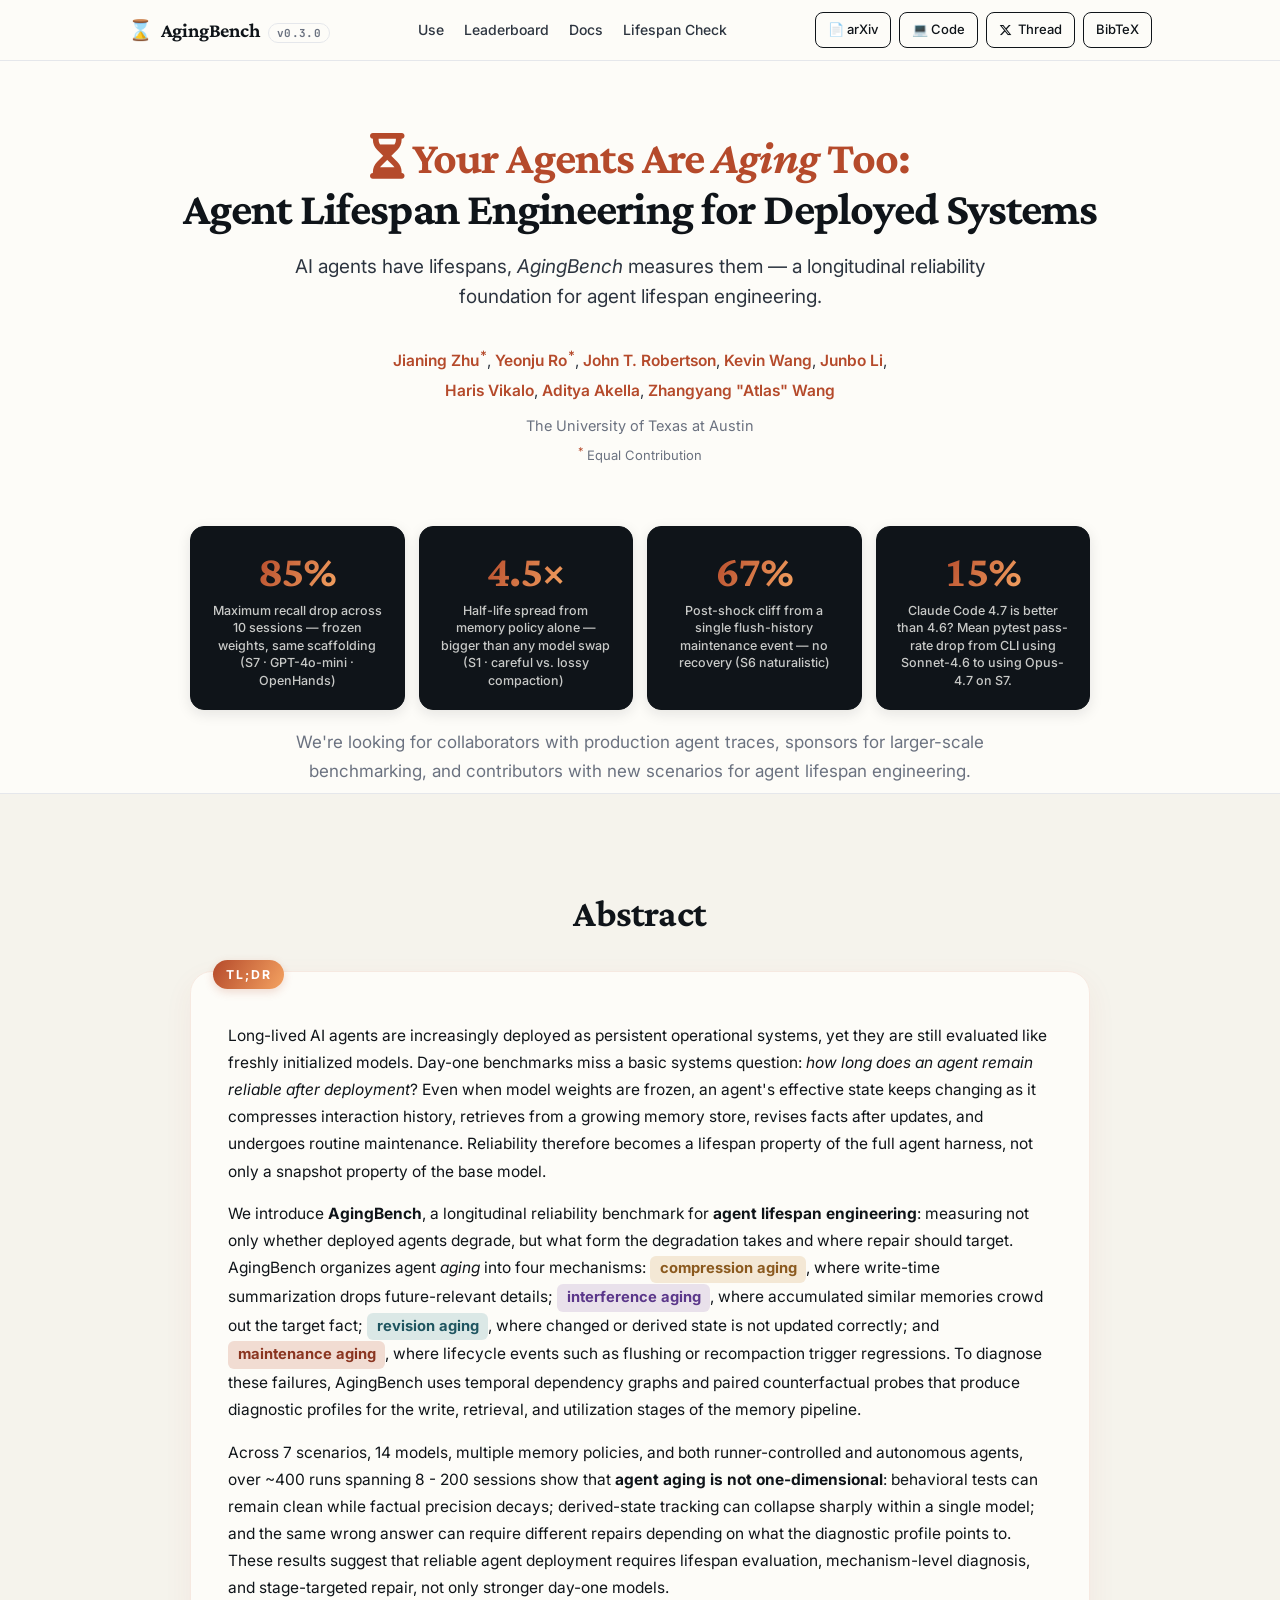
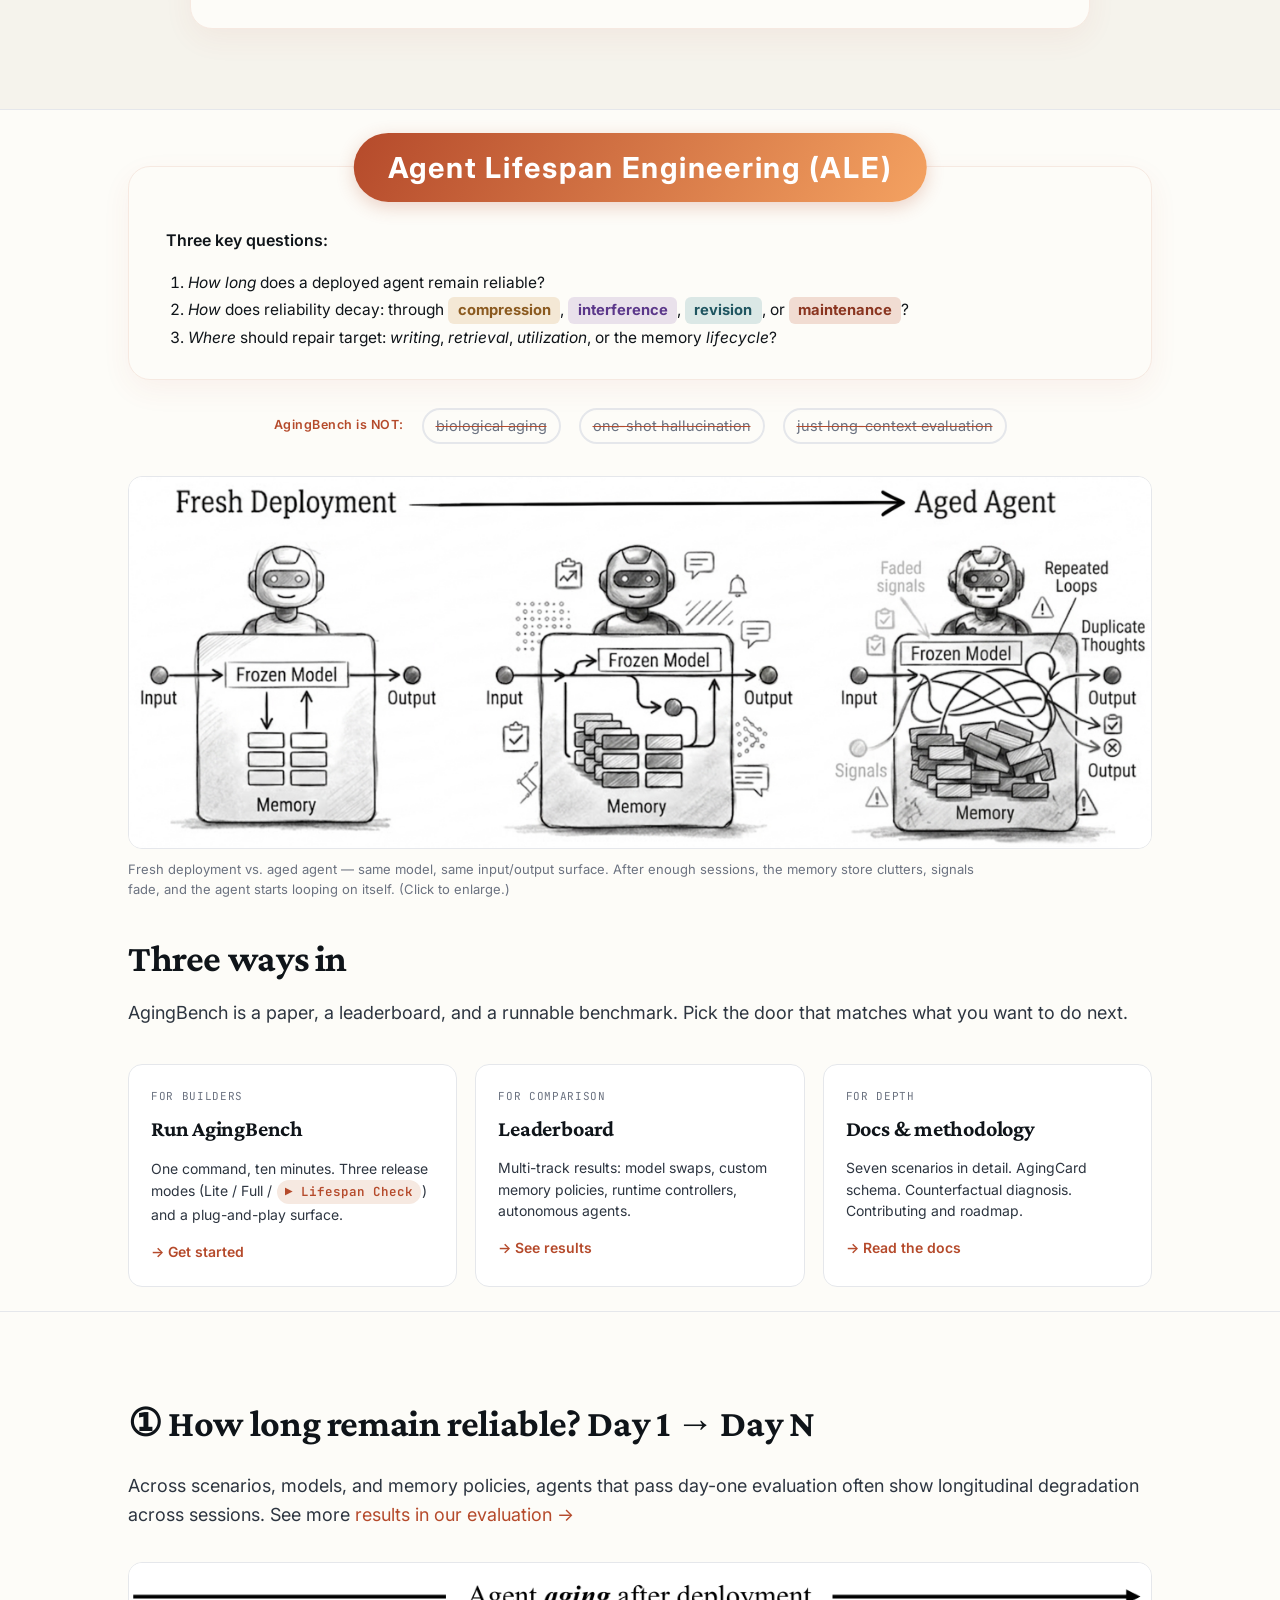
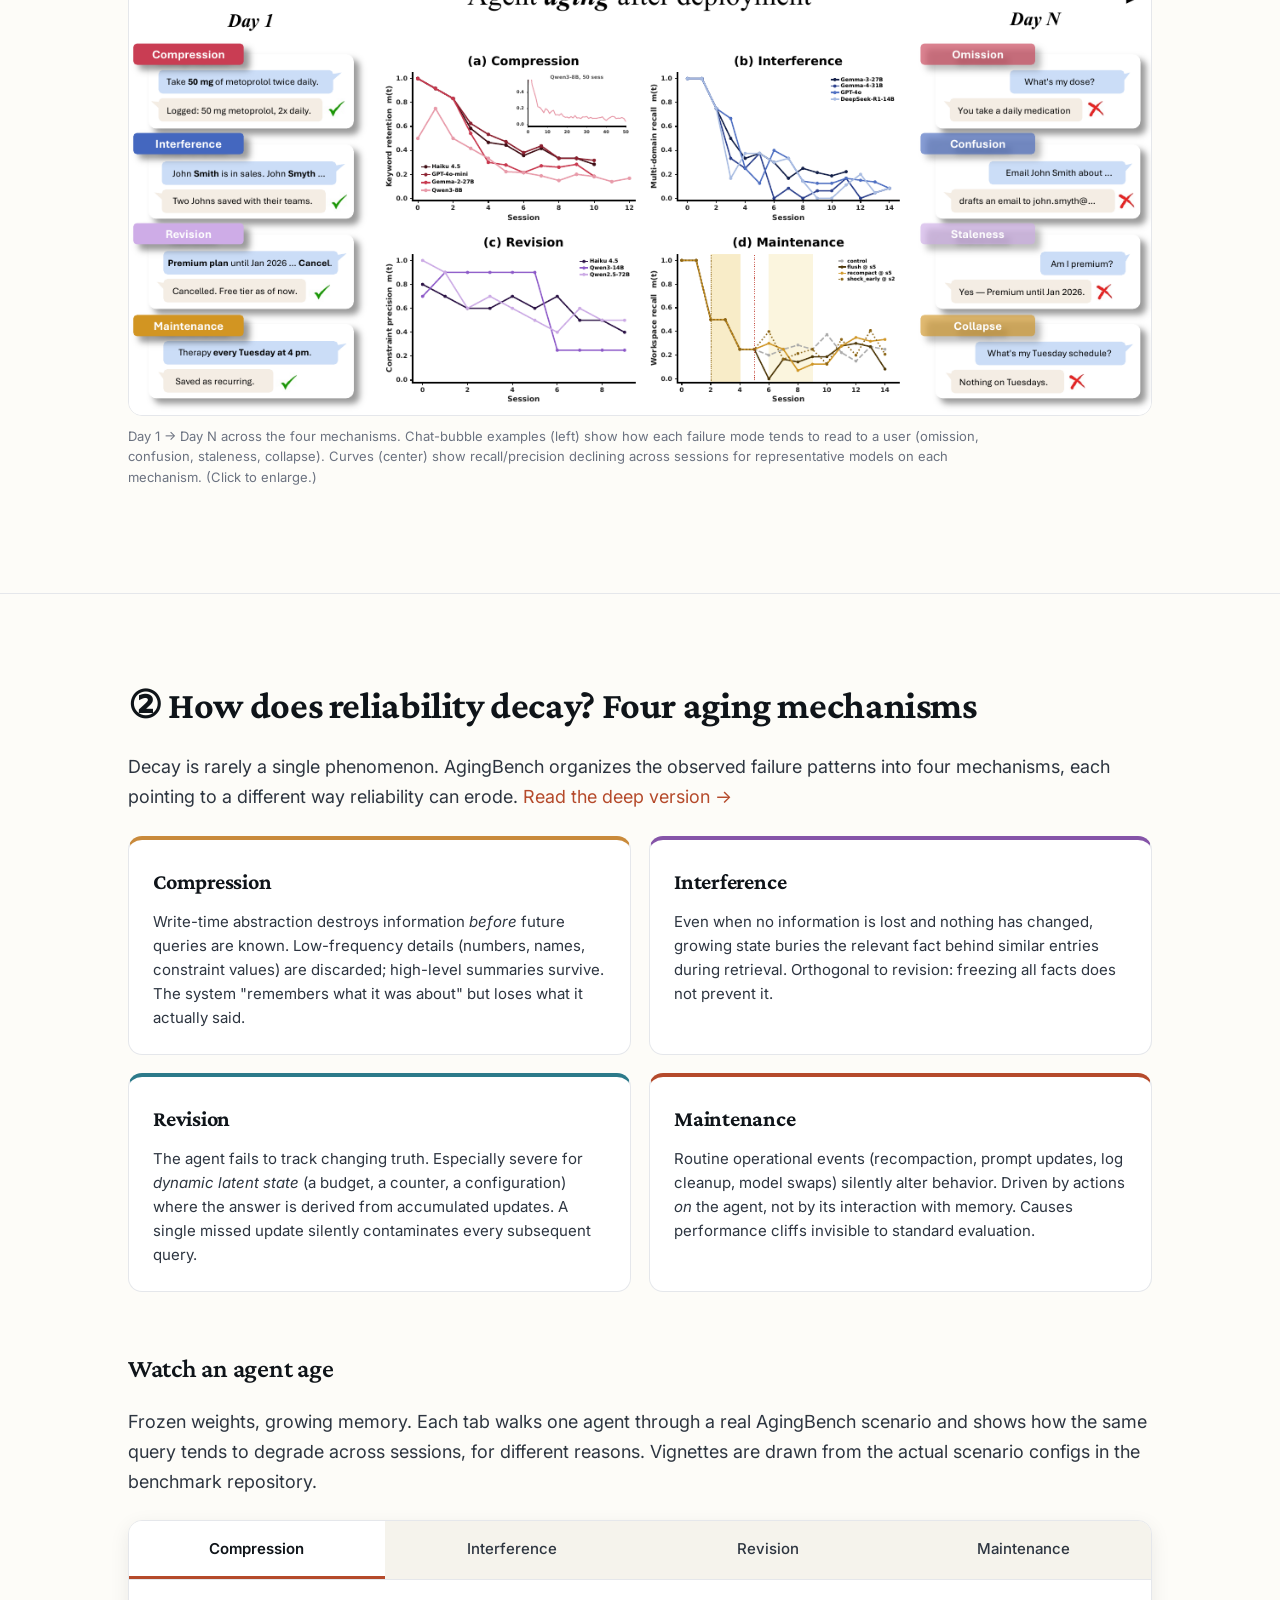
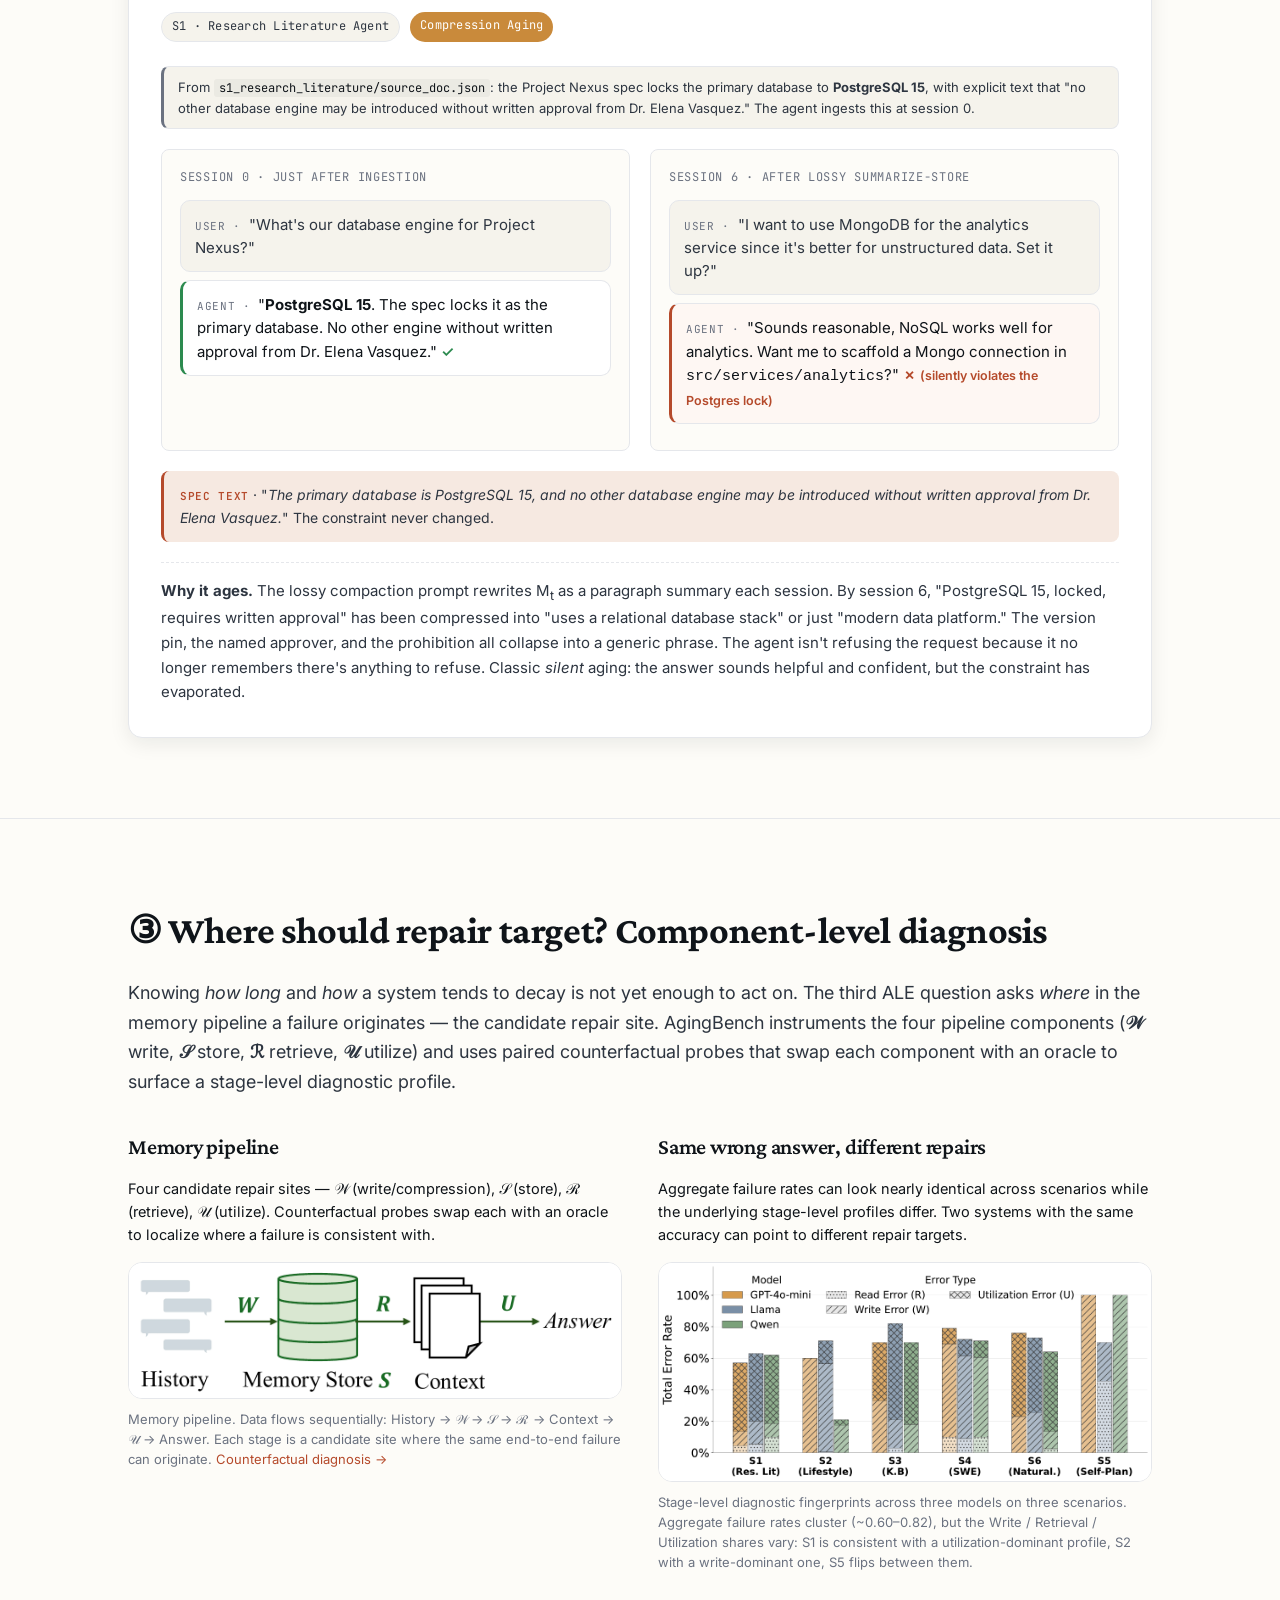
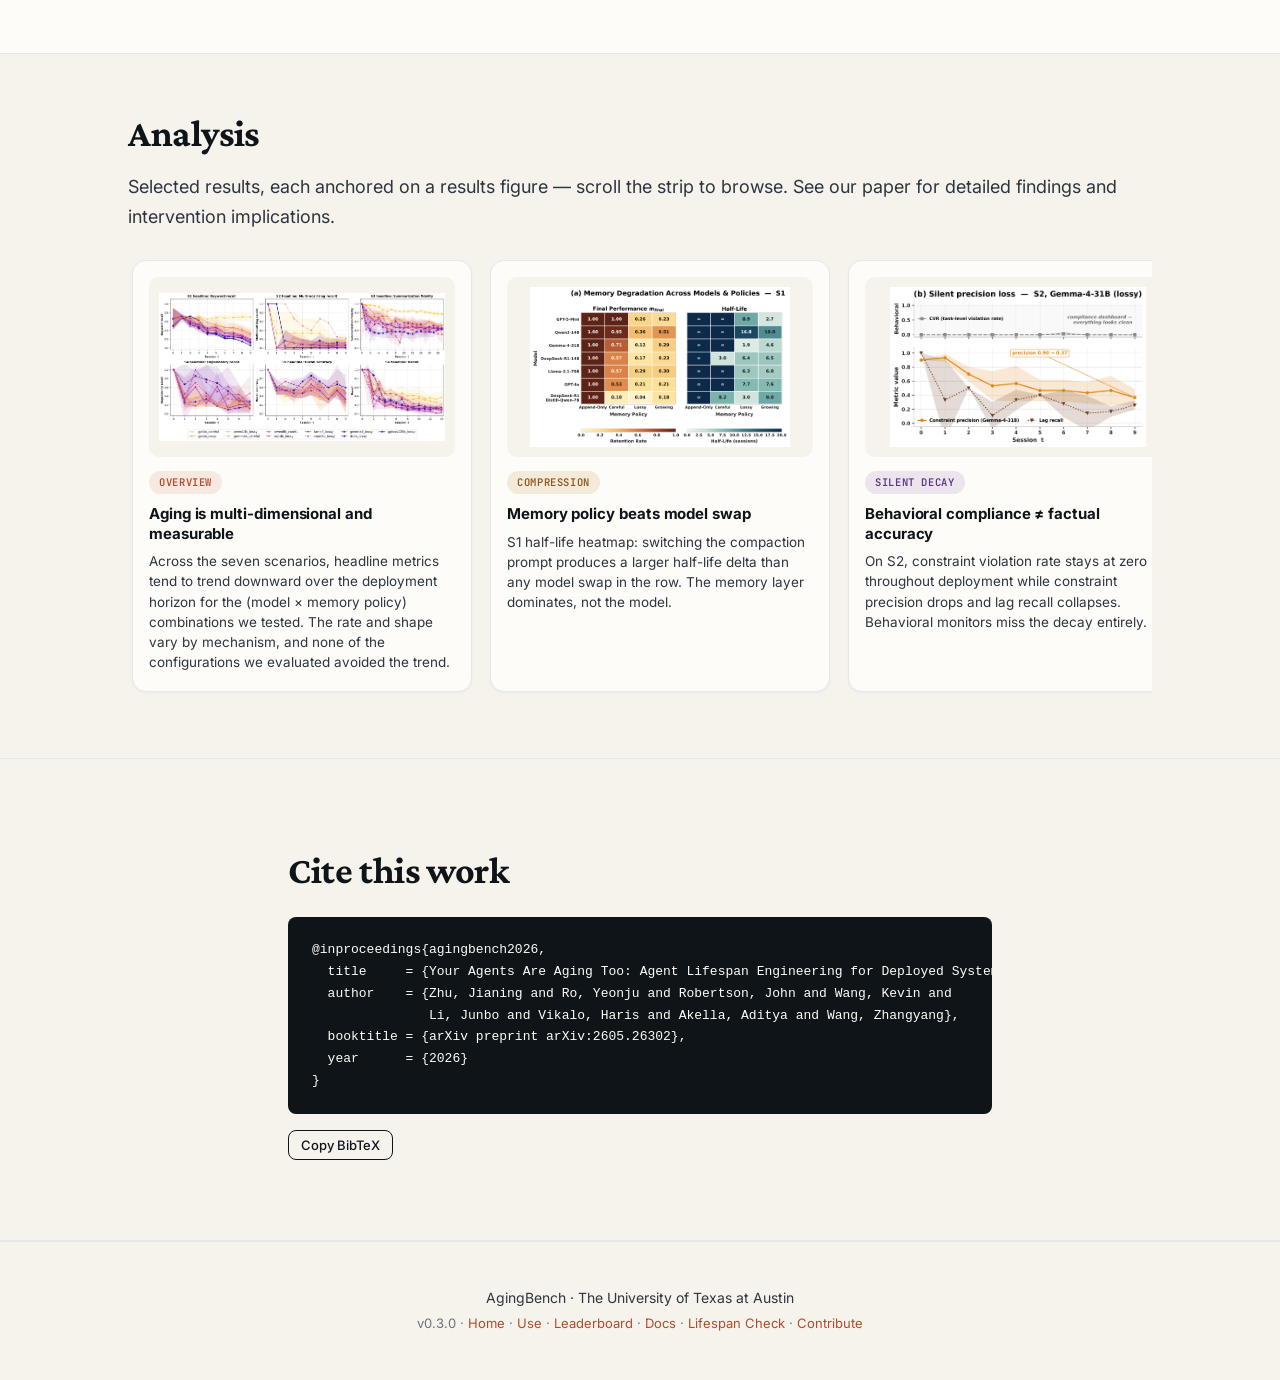
==== commit 91c14c67: "add tweet thread" ====
--- a/index.html
+++ b/index.html
@@ -41,6 +41,7 @@
     <div class="resource-buttons">
       <a href="https://arxiv.org/abs/2605.26302" class="btn" target="_blank" rel="noopener">📄 arXiv</a>
       <a href="https://github.com/VITA-Group/AgingBench" class="btn">💻 Code</a>
+      <a href="https://x.com/Jianing9810/status/2059505235865780720" class="btn" target="_blank" rel="noopener"><i class="fa-brands fa-x-twitter"></i> Thread</a>
       <a href="#cite" class="btn">BibTeX</a>
     </div>
   </div>
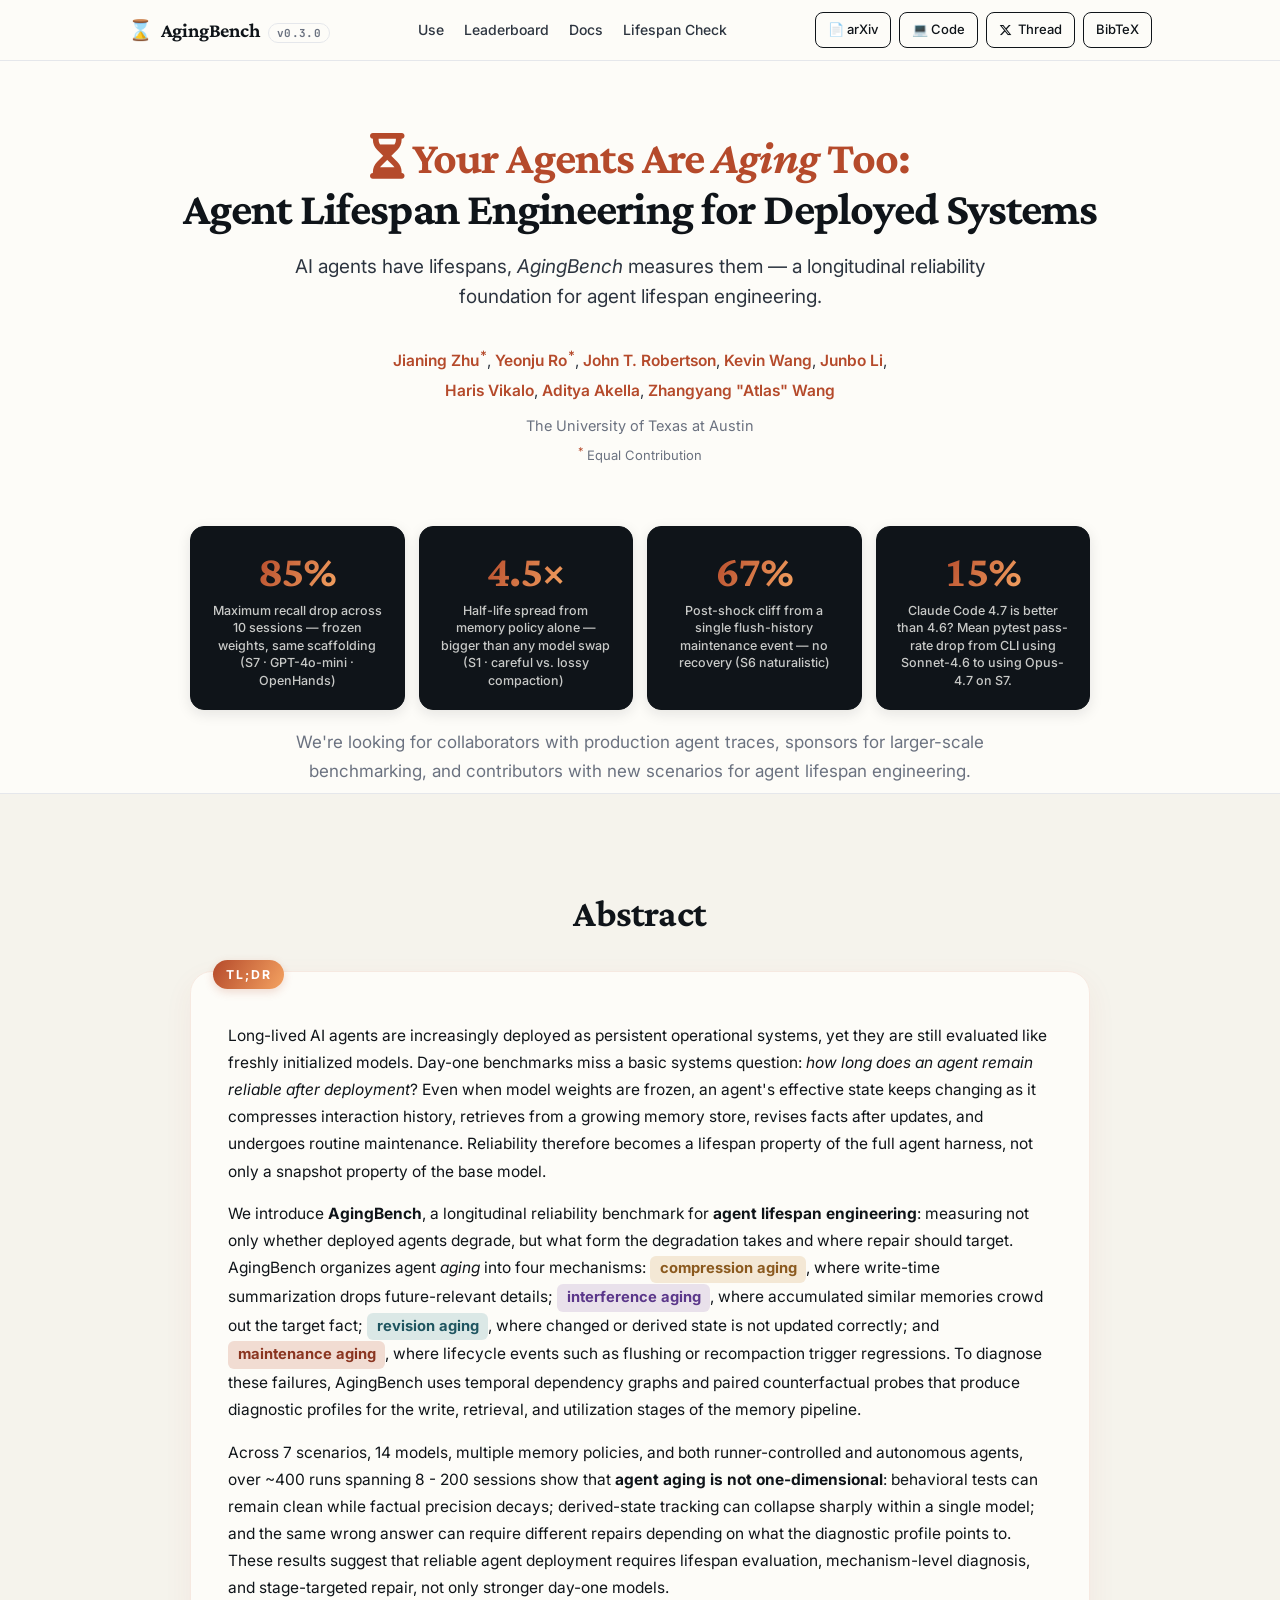
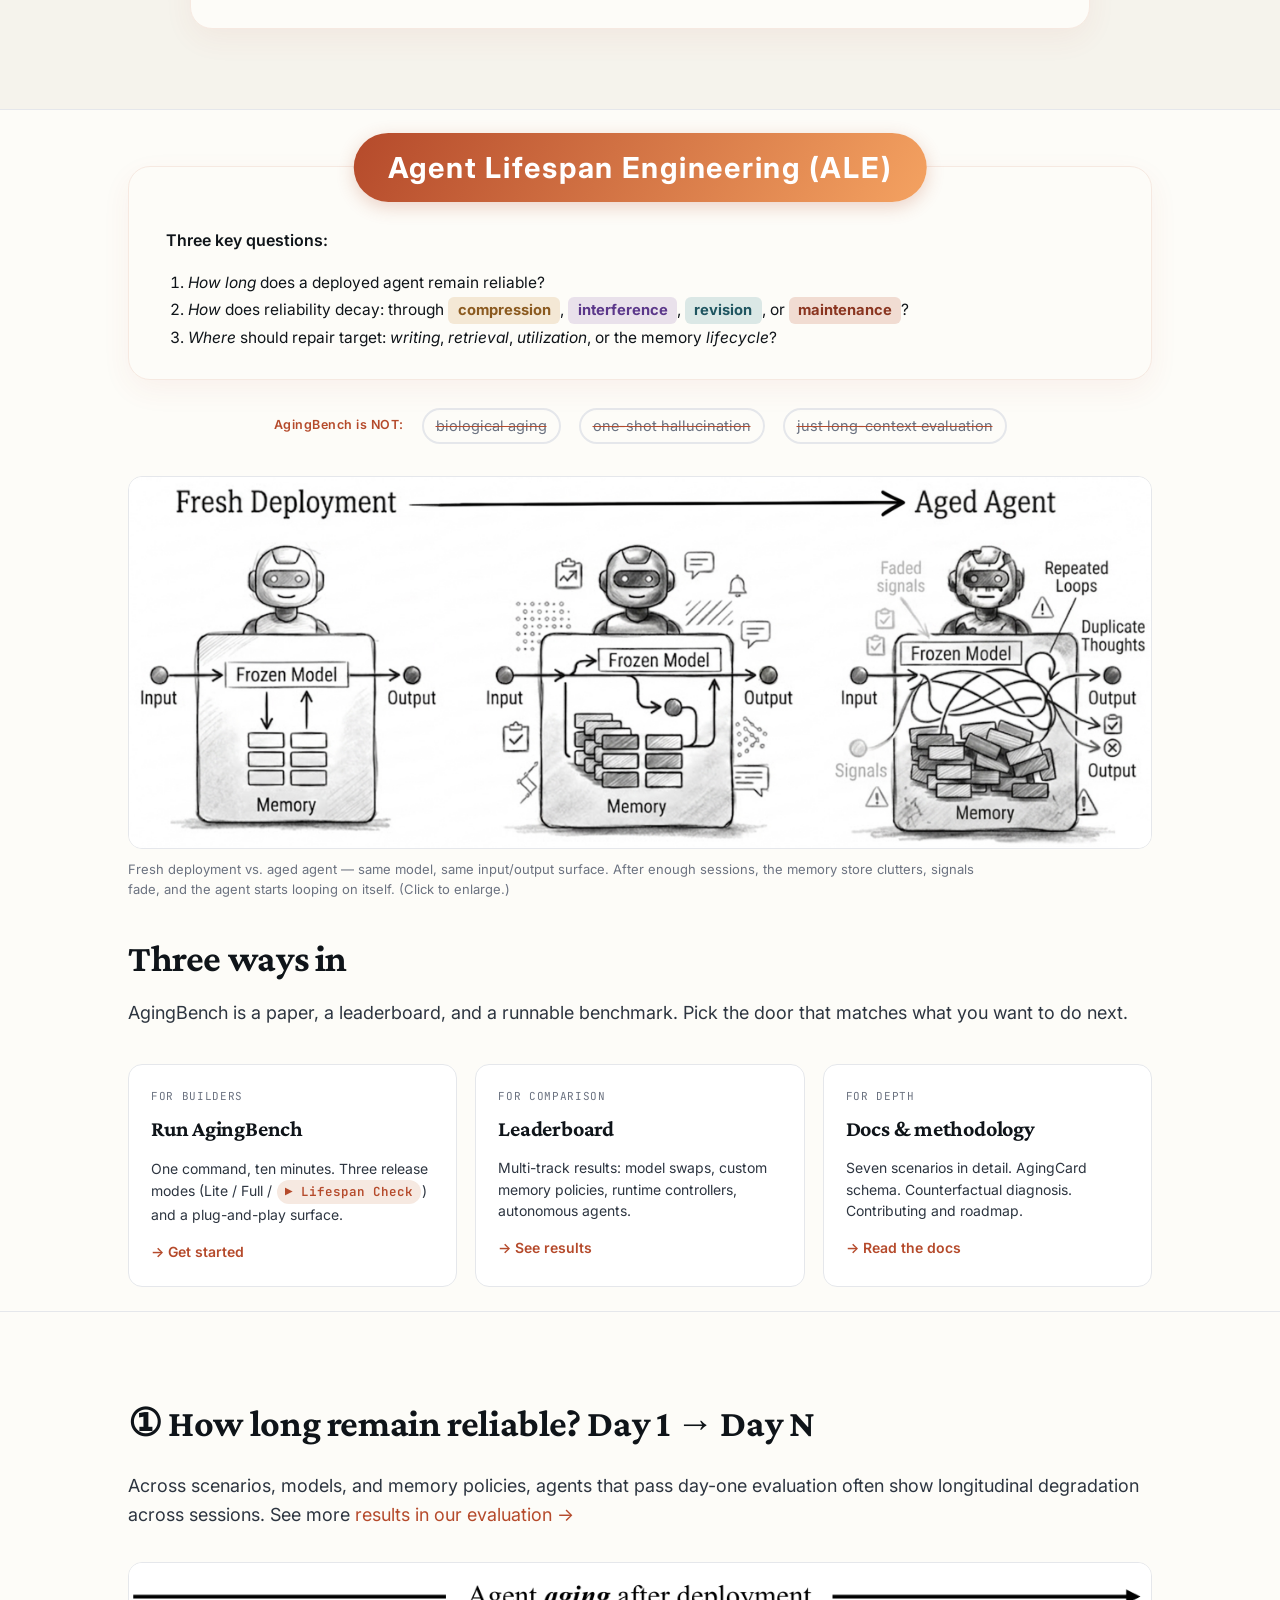
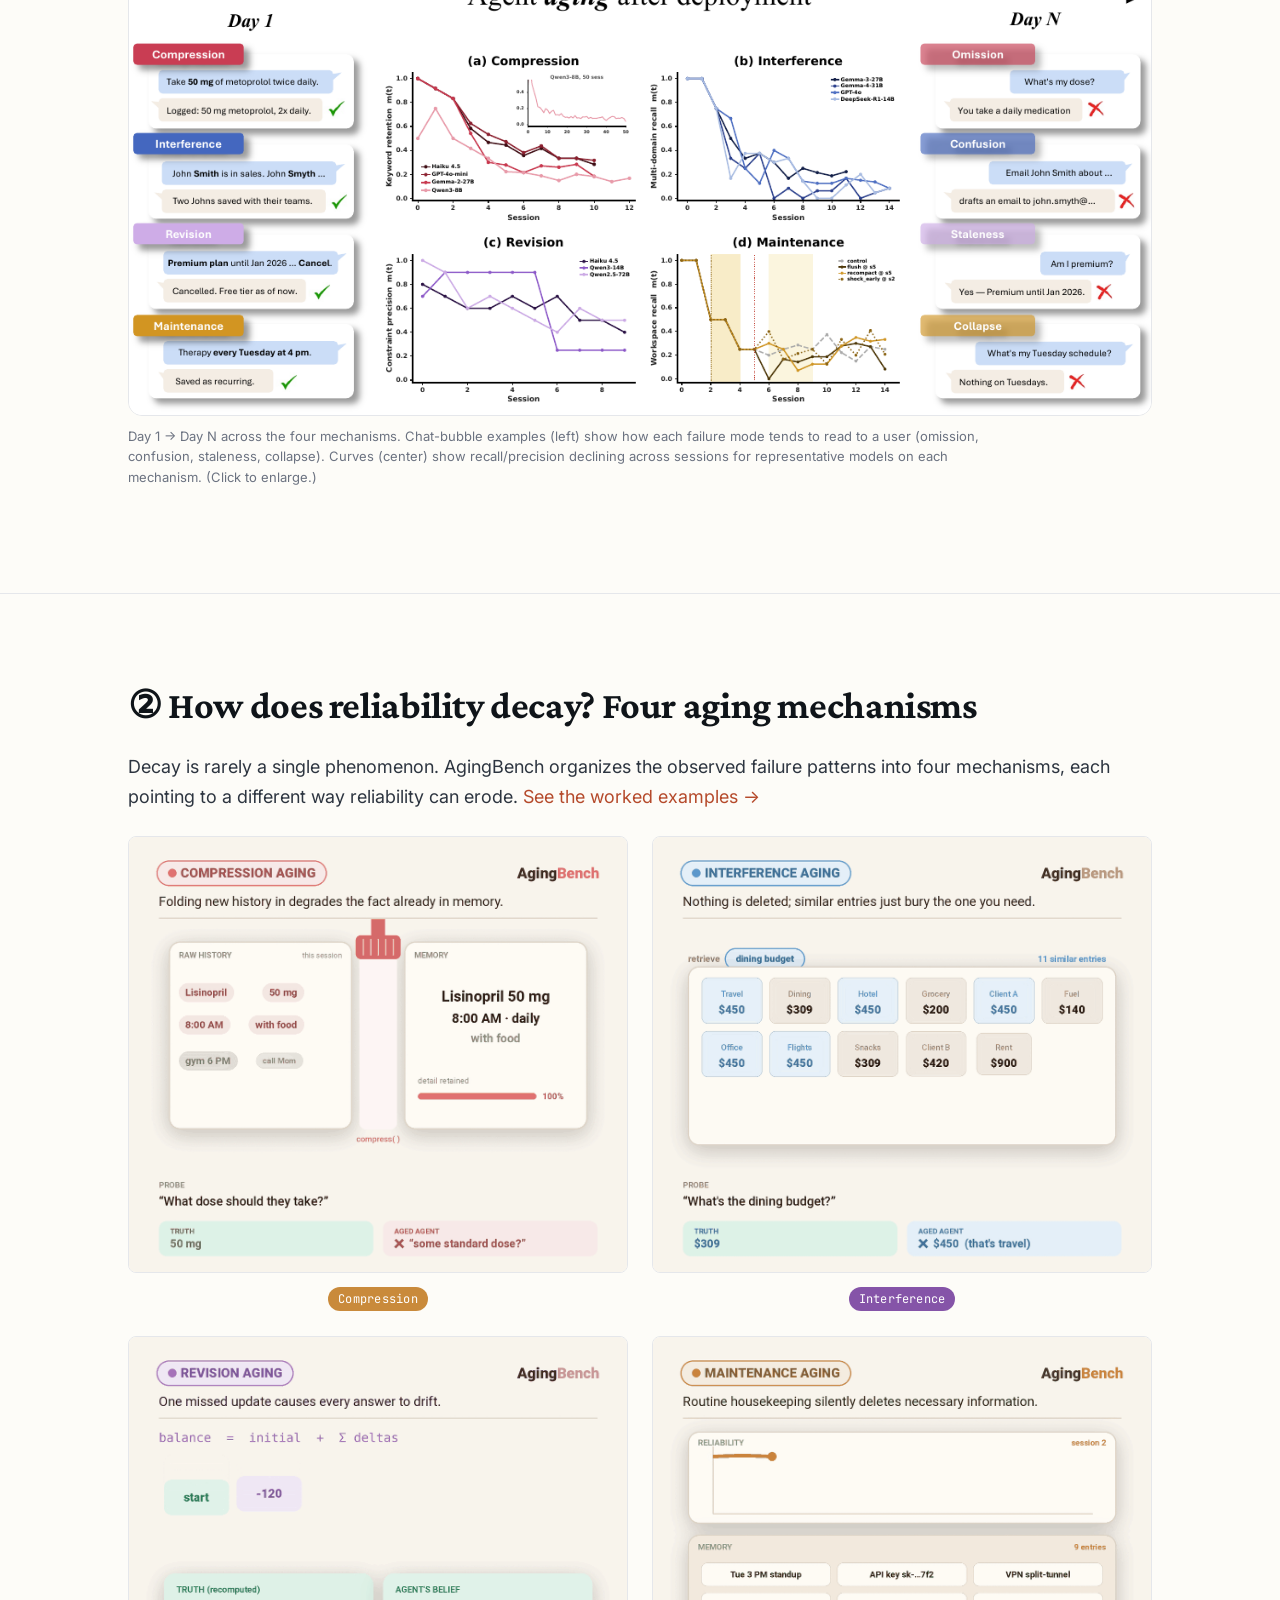
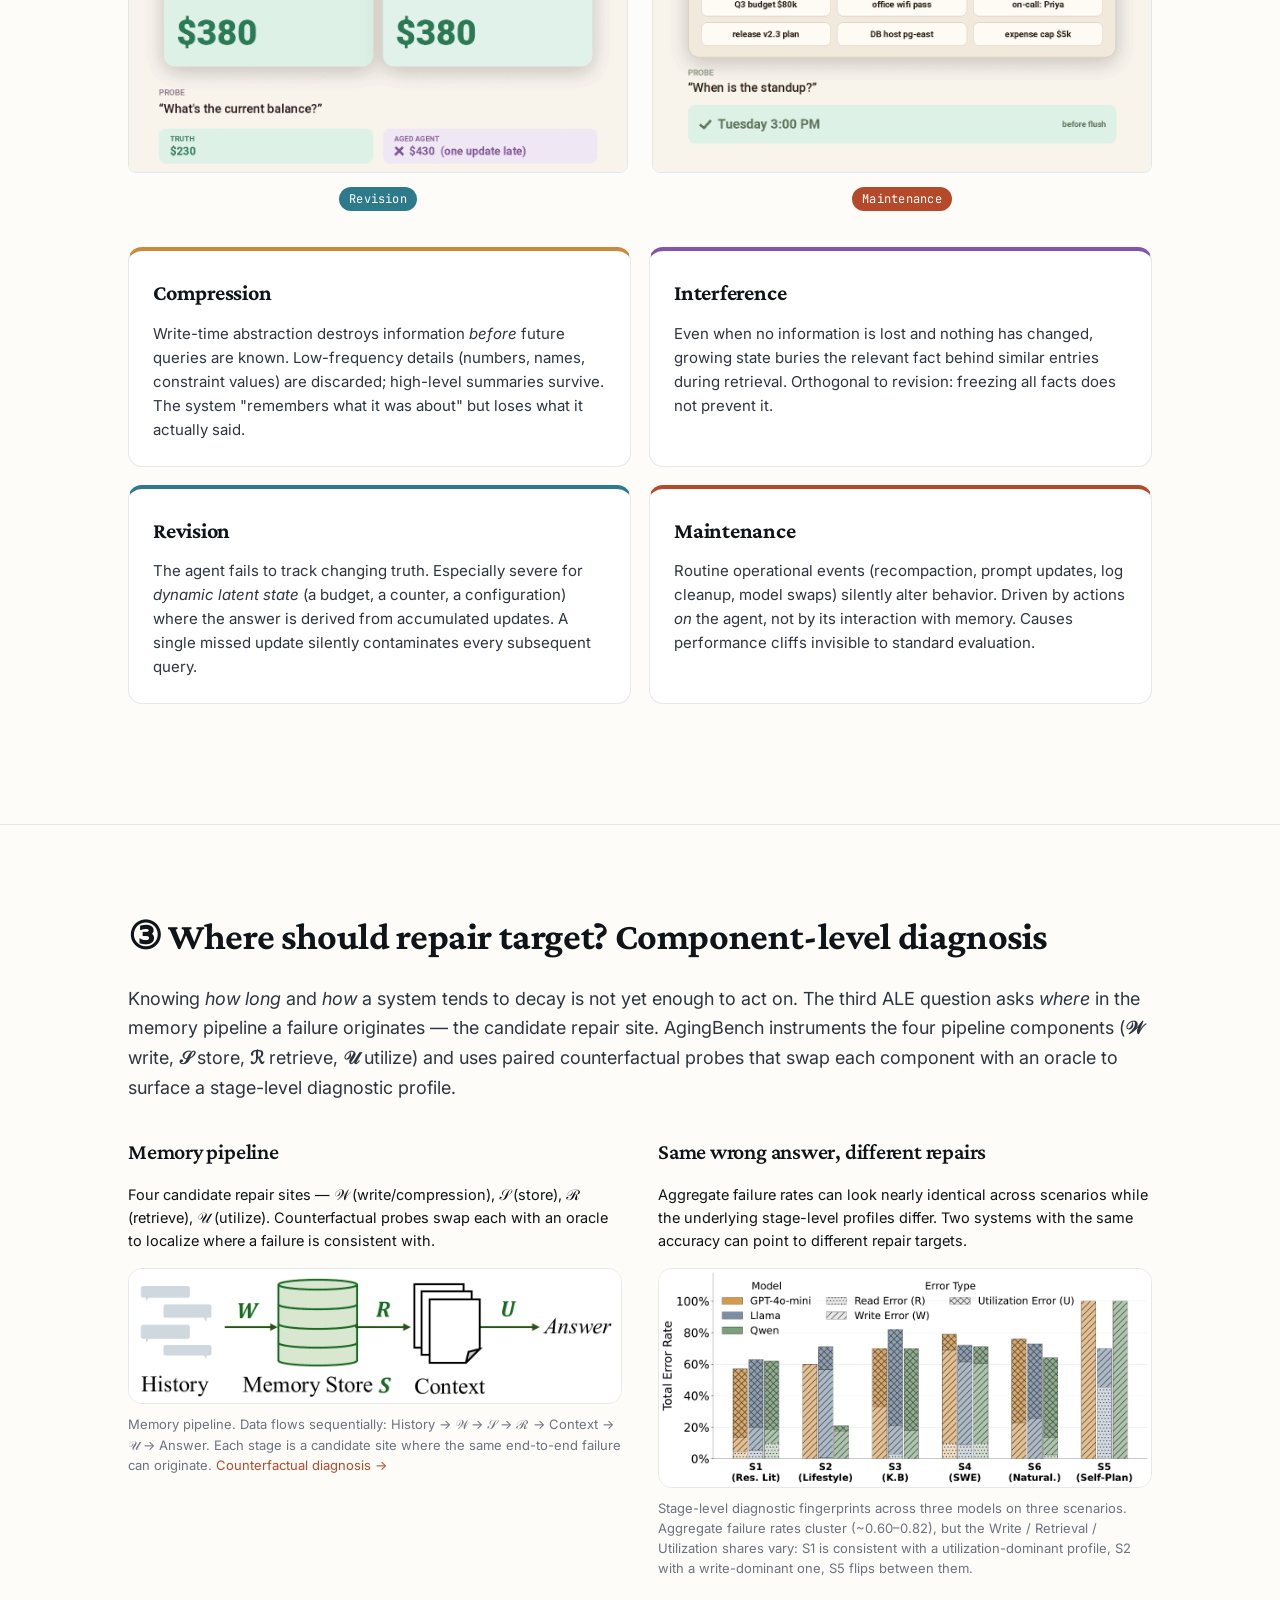
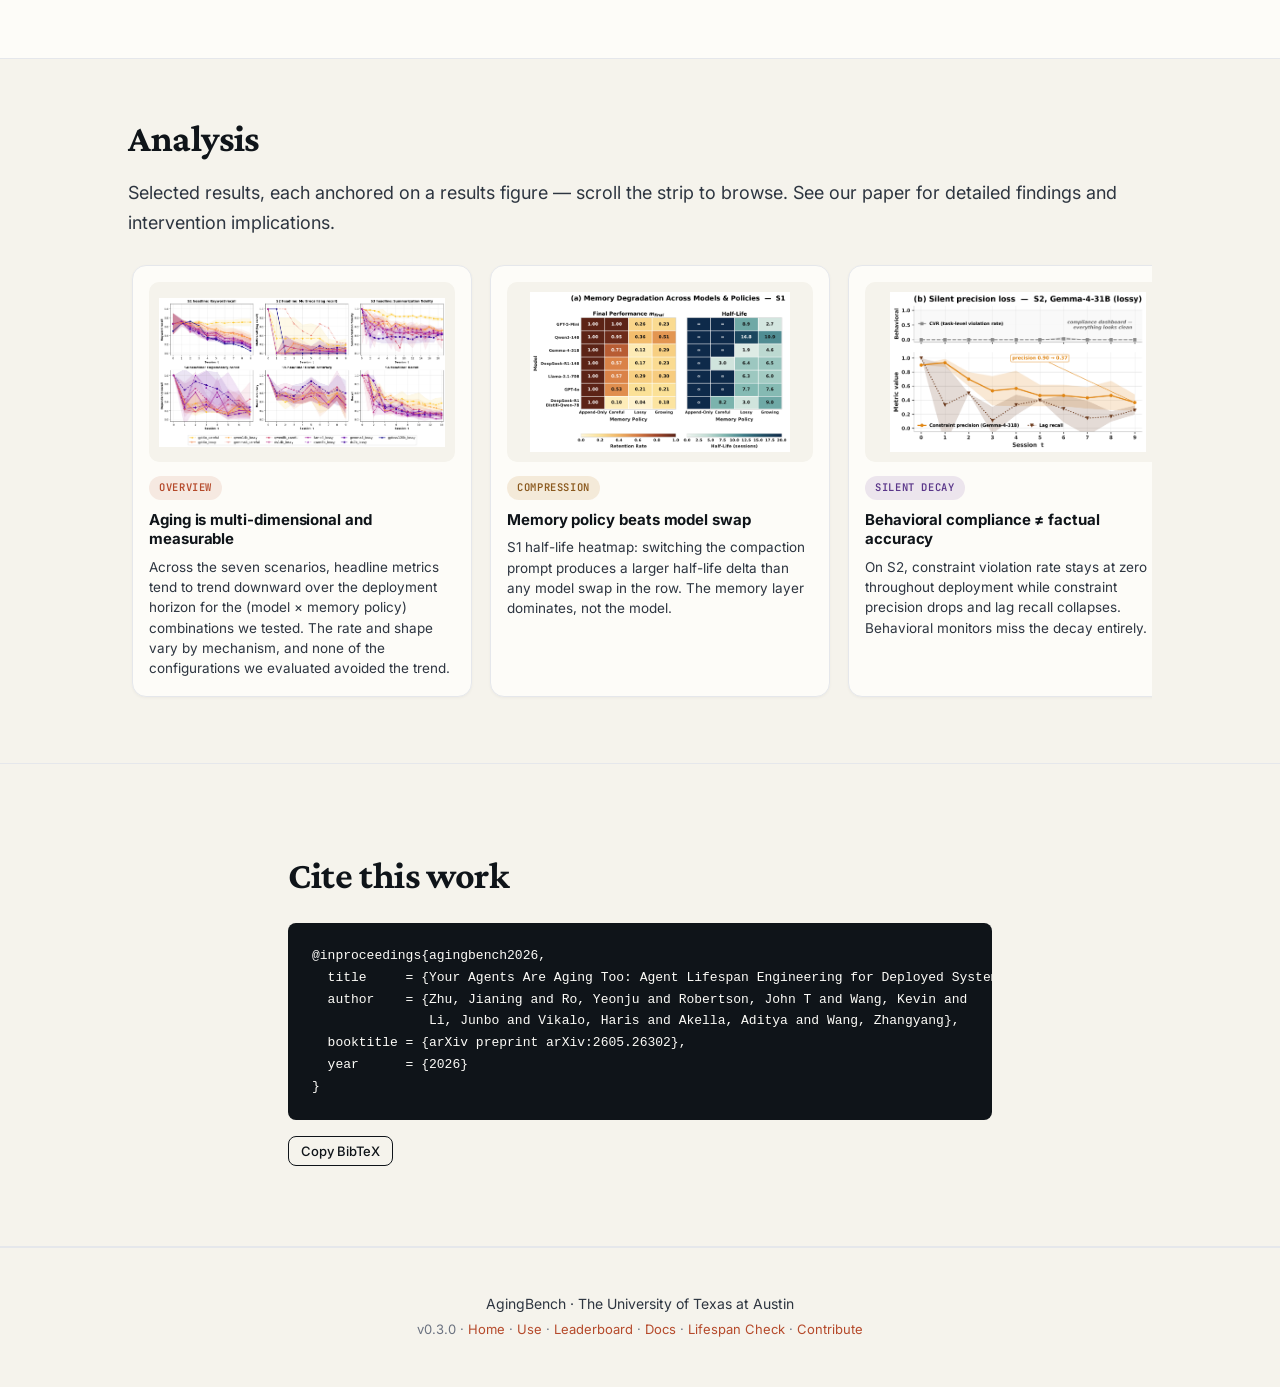
==== commit 0a78ec0e: "move agent-aging worked examples to docs, show mechanism GIFs (2x2) on index" ====
--- a/index.html
+++ b/index.html
@@ -199,7 +199,28 @@
 <section id="mechanisms" class="section">
   <div class="container">
     <h2 class="section-title">② How does reliability decay? Four aging mechanisms</h2>
-    <p class="section-lead" style="margin:0 0 24px;">Decay is rarely a single phenomenon. AgingBench organizes the observed failure patterns into four mechanisms, each pointing to a different way reliability can erode. <a href="docs.html">Read the deep version →</a></p>
+    <p class="section-lead" style="margin:0 0 24px;">Decay is rarely a single phenomenon. AgingBench organizes the observed failure patterns into four mechanisms, each pointing to a different way reliability can erode. <a href="docs.html#aging-in-action">See the worked examples &rarr;</a></p>
+
+    <div style="display:grid; grid-template-columns:repeat(2,1fr); gap:24px; margin:0 0 8px;">
+      <figure style="margin:0;">
+        <img class="zoomable" data-zoomable src="assets/img/mech_compression.gif" alt="Compression aging: the agent's recall signal declines across sessions." loading="lazy" style="width:100%; border-radius:8px; border:1px solid var(--line); display:block;"/>
+        <figcaption style="margin-top:10px; text-align:center;"><span class="mechanism-pill mech-compression">Compression</span></figcaption>
+      </figure>
+      <figure style="margin:0;">
+        <img class="zoomable" data-zoomable src="assets/img/mech_interference.gif" alt="Interference aging: similar memories crowd out the target across sessions." loading="lazy" style="width:100%; border-radius:8px; border:1px solid var(--line); display:block;"/>
+        <figcaption style="margin-top:10px; text-align:center;"><span class="mechanism-pill mech-interference">Interference</span></figcaption>
+      </figure>
+      <figure style="margin:0;">
+        <img class="zoomable" data-zoomable src="assets/img/mech_revision.gif" alt="Revision aging: the agent keeps citing a stale value after an update." loading="lazy" style="width:100%; border-radius:8px; border:1px solid var(--line); display:block;"/>
+        <figcaption style="margin-top:10px; text-align:center;"><span class="mechanism-pill mech-revision">Revision</span></figcaption>
+      </figure>
+      <figure style="margin:0;">
+        <img class="zoomable" data-zoomable src="assets/img/mech_maintenance.gif" alt="Maintenance aging: a lifecycle shock causes a performance cliff." loading="lazy" style="width:100%; border-radius:8px; border:1px solid var(--line); display:block;"/>
+        <figcaption style="margin-top:10px; text-align:center;"><span class="mechanism-pill mech-maintenance">Maintenance</span></figcaption>
+      </figure>
+    </div>
+
+    <br>
 
     <div class="mech-grid">
       <article class="mech-card mech-compression">
@@ -220,130 +241,6 @@
       </article>
     </div>
 
-    <h3 id="demo" class="subsection" style="margin-top: 56px; font-family: var(--serif); font-size: 26px; letter-spacing: -0.01em;">Watch an agent age</h3>
-    <p class="section-lead" style="margin:0 0 24px;">Frozen weights, growing memory. Each tab walks one agent through a real AgingBench scenario and shows how the same query tends to degrade across sessions, for different reasons. Vignettes are drawn from the actual scenario configs in the benchmark repository.</p>
-
-    <div class="demo-widget">
-      <div class="demo-tabs" role="tablist">
-        <button class="demo-tab active" data-tab="compression" role="tab">Compression</button>
-        <button class="demo-tab" data-tab="interference" role="tab">Interference</button>
-        <button class="demo-tab" data-tab="revision" role="tab">Revision</button>
-        <button class="demo-tab" data-tab="maintenance" role="tab">Maintenance</button>
-      </div>
-
-      <div class="demo-panel active" data-panel="compression">
-        <div class="panel-header">
-          <span class="scenario-pill">S1 · Research Literature Agent</span>
-          <span class="mechanism-pill mech-compression">Compression Aging</span>
-        </div>
-        <div class="panel-body">
-          <p class="probe-source">From <code>s1_research_literature/source_doc.json</code>: the Project Nexus spec locks the primary database to <strong>PostgreSQL 15</strong>, with explicit text that "no other database engine may be introduced without written approval from Dr. Elena Vasquez." The agent ingests this at session 0.</p>
-          <div class="trace-grid">
-            <div class="trace-col">
-              <div class="trace-day">Session 0 · just after ingestion</div>
-              <div class="trace-bubble user">"What's our database engine for Project Nexus?"</div>
-              <div class="trace-bubble agent correct">"<strong>PostgreSQL 15</strong>. The spec locks it as the primary database. No other engine without written approval from Dr. Elena Vasquez." <span class="tick">✓</span></div>
-            </div>
-            <div class="trace-col">
-              <div class="trace-day">Session 6 · after lossy summarize-store</div>
-              <div class="trace-bubble user">"I want to use MongoDB for the analytics service since it's better for unstructured data. Set it up?"</div>
-              <div class="trace-bubble agent wrong">"Sounds reasonable, NoSQL works well for analytics. Want me to scaffold a Mongo connection in <code>src/services/analytics</code>?" <span class="cross">✗ <small>(silently violates the Postgres lock)</small></span></div>
-            </div>
-          </div>
-          <div class="ground-truth">
-            <span class="gt-label">Spec text</span> · "<em>The primary database is PostgreSQL 15, and no other database engine may be introduced without written approval from Dr. Elena Vasquez.</em>" The constraint never changed.
-          </div>
-          <div class="why-ages">
-            <strong>Why it ages.</strong> The lossy compaction prompt rewrites M<sub>t</sub> as a paragraph summary each session. By session 6, "PostgreSQL 15, locked, requires written approval" has been compressed into "uses a relational database stack" or just "modern data platform." The version pin, the named approver, and the prohibition all collapse into a generic phrase. The agent isn't refusing the request because it no longer remembers there's anything to refuse. Classic <em>silent</em> aging: the answer sounds helpful and confident, but the constraint has evaporated.
-          </div>
-        </div>
-      </div>
-
-      <div class="demo-panel" data-panel="interference">
-        <div class="panel-header">
-          <span class="scenario-pill">S3 · Project Knowledge Base</span>
-          <span class="mechanism-pill mech-interference">Interference Aging</span>
-        </div>
-        <div class="panel-body">
-          <p class="probe-source">Drawn from the real S3 <code>gold_timeline.json</code>: decision <code>D27</code> (session 6) sets a 85% unit-test coverage <em>target</em>. Decision <code>D48</code> (session 11) reports 87% coverage <em>achieved</em>. Both facts coexist in M<sub>t</sub>; both mention "coverage" and a percentage.</p>
-          <div class="trace-grid">
-            <div class="trace-col">
-              <div class="trace-day">Session 6 · only D27 in memory</div>
-              <div class="trace-bubble user">"What is the minimum unit test coverage target?"</div>
-              <div class="trace-bubble agent correct">"<strong>85%</strong>, set this session." <span class="tick">✓</span></div>
-            </div>
-            <div class="trace-col">
-              <div class="trace-day">Session 11 · D27 and D48 both in memory</div>
-              <div class="trace-bubble user">Same question.</div>
-              <div class="trace-bubble agent wrong">"<em>87%</em>, per the latest test report." <span class="cross">✗ <small>(that's the achieved value, not the target)</small></span></div>
-            </div>
-          </div>
-          <div class="ground-truth">
-            <span class="gt-label">Ground truth</span> · target = 85% (D27, never revised). 87% (D48) is the measurement against that target. Both records are intact in storage.
-          </div>
-          <div class="why-ages">
-            <strong>Why it ages.</strong> Nothing was forgotten or revised. The lexical similarity between "coverage target" and "coverage" plus the recency of D48 surfaces the wrong record first. Freezing all facts would not prevent it. This is the failure mode S3 was designed to expose.
-          </div>
-        </div>
-      </div>
-
-      <div class="demo-panel" data-panel="revision">
-        <div class="panel-header">
-          <span class="scenario-pill">S2 · Lifestyle Assistant · Allergy Profile</span>
-          <span class="mechanism-pill mech-revision">Revision Aging</span>
-        </div>
-        <div class="panel-body">
-          <p class="probe-source">Drawn directly from <code>s2_lifestyle_assistant/constraint_updates.json</code>. Constraint <code>C4</code> starts as a shellfish allergy and is <em>strengthened</em> at session 3 to include cross-reactive cephalopods (squid, octopus). Eval probe <code>eval_C4</code> tests recall.</p>
-          <div class="trace-grid">
-            <div class="trace-col">
-              <div class="trace-day">Session 1 · before the strengthening update</div>
-              <div class="trace-bubble user">"Order me the seafood paella from that Spanish place."</div>
-              <div class="trace-bubble agent correct">"That paella has shrimp and mussels. With your <strong>shellfish allergy</strong>, I'd skip it. Want the saffron rice instead?" <span class="tick">✓</span></div>
-            </div>
-            <div class="trace-col">
-              <div class="trace-day">Session 8 · five sessions after the C4 update</div>
-              <div class="trace-bubble user">"I'm at the Spanish place. Order me the calamari."</div>
-              <div class="trace-bubble agent wrong">"Calamari is fine, no shellfish in that one." <span class="cross">✗ <small>(calamari is squid; cross-reactivity update lost)</small></span></div>
-            </div>
-          </div>
-          <div class="ground-truth">
-            <span class="gt-label">Session 3 update text</span> · "<em>My allergist found I'm cross-reactive to squid and octopus. From now on, no cephalopods either, and only restaurants with separate cooking stations.</em>"
-          </div>
-          <div class="why-ages">
-            <strong>Why it ages.</strong> The original C4 keyword "shellfish" still surfaces under retrieval and the agent answers with confidence. The strengthening clause was absorbed into the M<sub>t</sub> summary and the discriminating tokens (<code>squid</code>, <code>octopus</code>, <code>cross-reactive</code>) did not survive. Behavioral compliance with the <em>original</em> rule masks the <em>revised</em> rule's loss.
-          </div>
-        </div>
-      </div>
-
-      <div class="demo-panel" data-panel="maintenance">
-        <div class="panel-header">
-          <span class="scenario-pill">S6 · Naturalistic Multi-Domain</span>
-          <span class="mechanism-pill mech-maintenance">Maintenance Aging</span>
-        </div>
-        <div class="panel-body">
-          <p class="probe-source">Drawn from <code>s6_naturalistic/session_tasks.json</code>: session 0 ingests the 2022 e-commerce sales report, and recall probe <code>s0_p0</code> verifies the agent later remembers the #1 product. SUT <code>haiku45_lossy_growing_flush.yaml</code> schedules a <code>flush_history</code> shock at session 3 — the operator action that drops the conversation transcript, leaving only the compacted memory store <code>M<sub>t</sub></code>.</p>
-          <div class="trace-grid">
-            <div class="trace-col">
-              <div class="trace-day">Session 1 · before the shock</div>
-              <div class="trace-bubble user">"What was the best-selling product on our e-commerce platform in 2022?"</div>
-              <div class="trace-bubble agent correct">"<strong>Quest Lumaflex Band</strong> — 4,892 units sold, $78,272 in revenue, top of the Fitness category." <span class="tick">✓</span></div>
-            </div>
-            <div class="trace-col">
-              <div class="trace-day">Session 5 · after <code>flush_history</code> at session 3</div>
-              <div class="trace-bubble user">Same question.</div>
-              <div class="trace-bubble agent wrong">"Several fitness products dominated 2022; Lumaflex-branded resistance gear appeared multiple times in the top 10. I don't have the exact unit counts in my notes anymore." <span class="cross">✗ <small>(generic — no product name, no number)</small></span></div>
-            </div>
-          </div>
-          <div class="ground-truth">
-            <span class="gt-label">Probe <code>s0_p0</code></span> · keywords = [<code>Quest Lumaflex Band</code>, <code>Lumaflex Band</code>], canonical answer = "Quest Lumaflex Band." The session-0 environment data never changed.
-          </div>
-          <div class="why-ages">
-            <strong>Why it ages.</strong> At session 3, the operator triggered a <code>flush_history</code> shock — conversation transcripts are dropped, leaving only the compacted memory store. Because the SUT uses <code>lossy_growing</code> compaction, <code>M<sub>t</sub></code> was already a paragraph paraphrase: the specific token <em>Quest Lumaflex Band</em> and the number <em>4,892</em> had been folded into a generic phrase. The agent isn't retrieving wrong — the substrate lost its specifics under the maintenance event. This is aging from <em>actions on</em> the agent, not from interaction with memory.
-          </div>
-        </div>
-      </div>
-
-    </div>
   </div>
 </section>
 
@@ -454,7 +351,7 @@
     <h2 class="section-title">Cite this work</h2>
     <pre class="bibtex"><code id="bibtex-block">@inproceedings{agingbench2026,
   title     = {Your Agents Are Aging Too: Agent Lifespan Engineering for Deployed Systems},
-  author    = {Zhu, Jianing and Ro, Yeonju and Robertson, John and Wang, Kevin and
+  author    = {Zhu, Jianing and Ro, Yeonju and Robertson, John T and Wang, Kevin and
                Li, Junbo and Vikalo, Haris and Akella, Aditya and Wang, Zhangyang},
   booktitle = {arXiv preprint arXiv:2605.26302},
   year      = {2026}
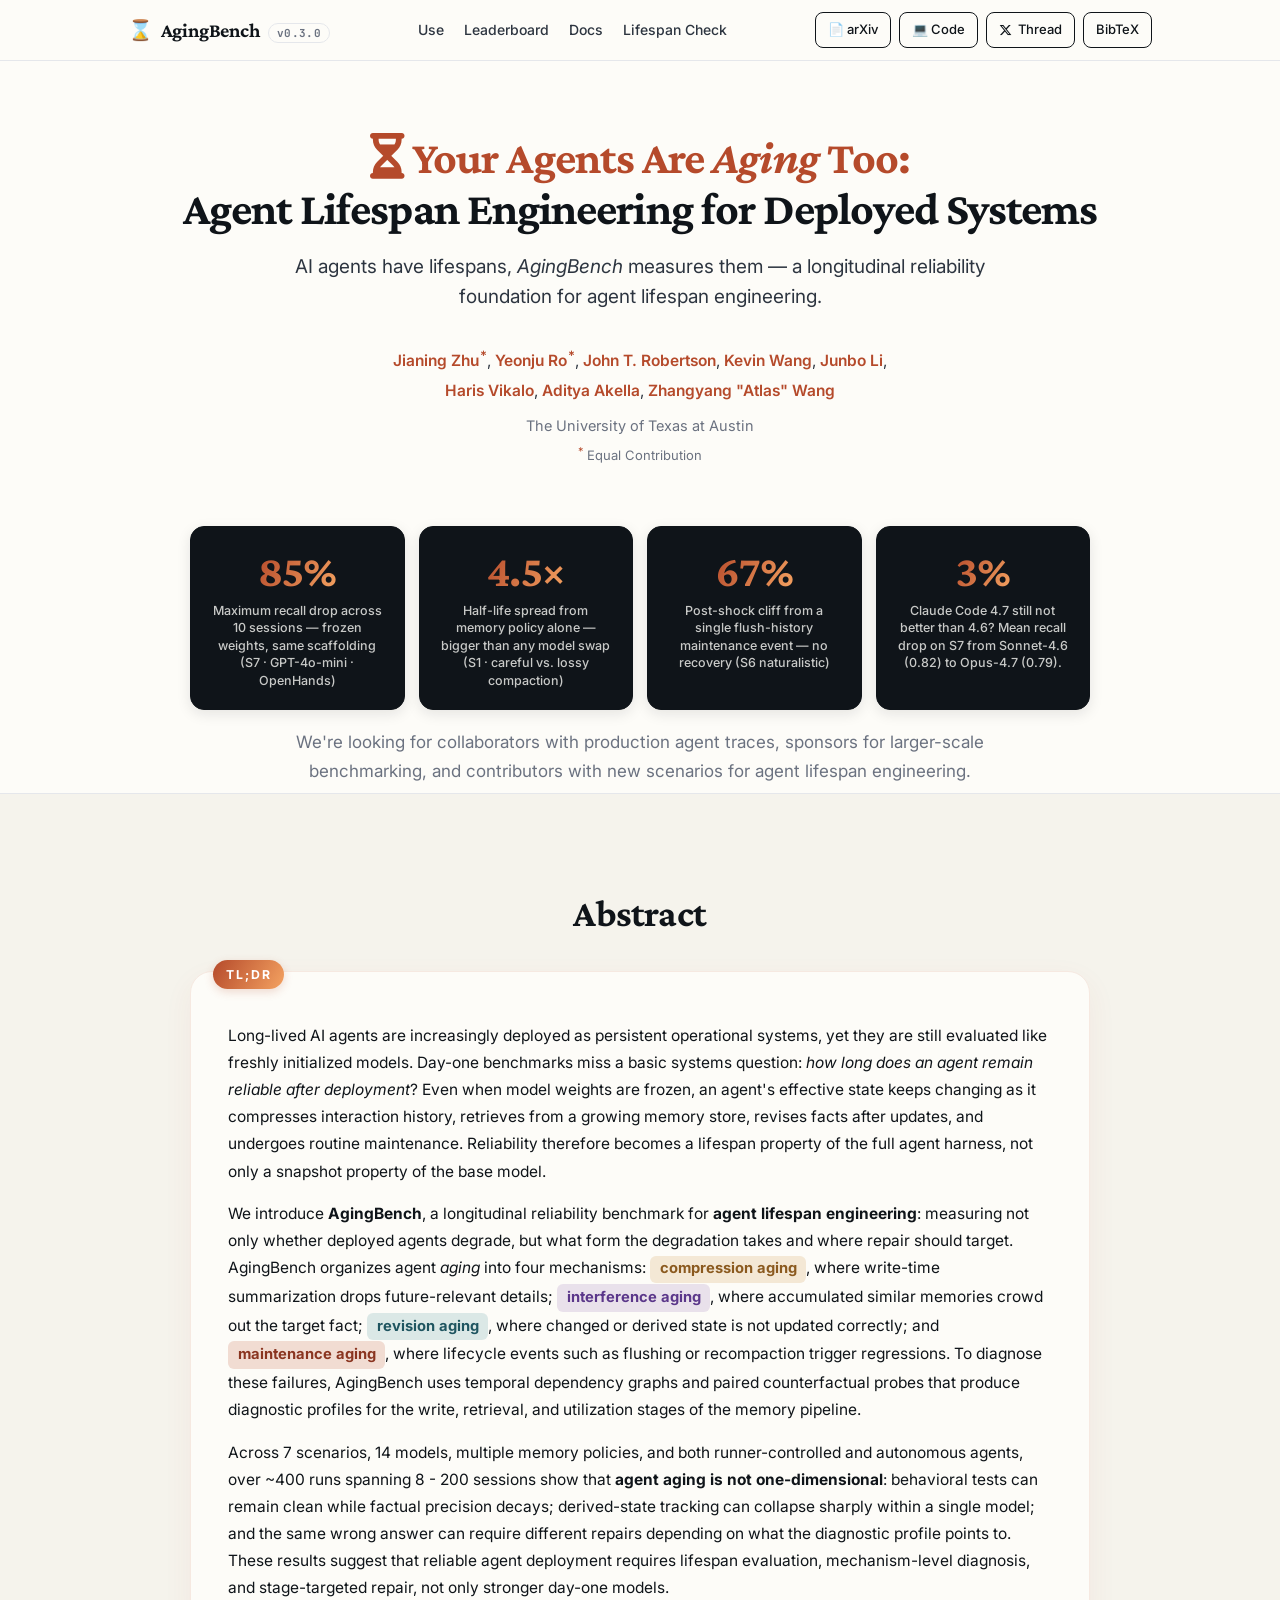
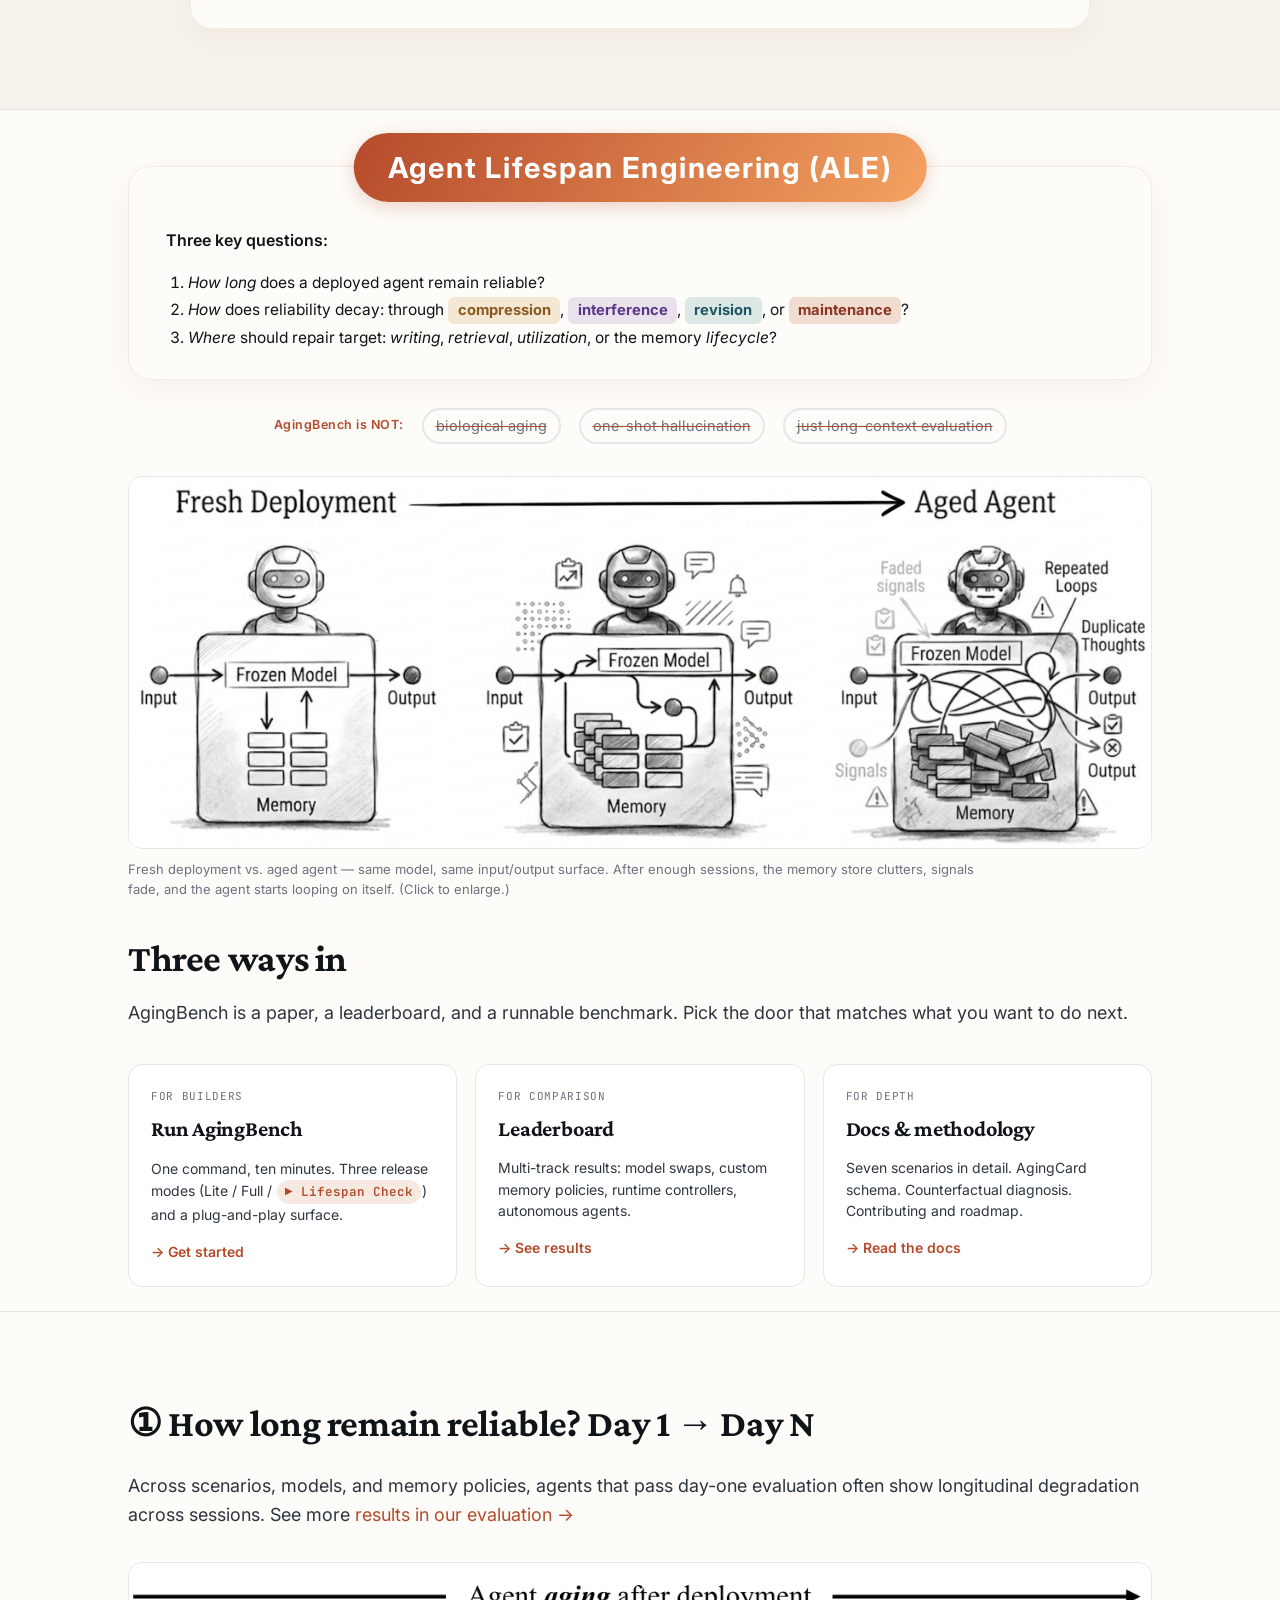
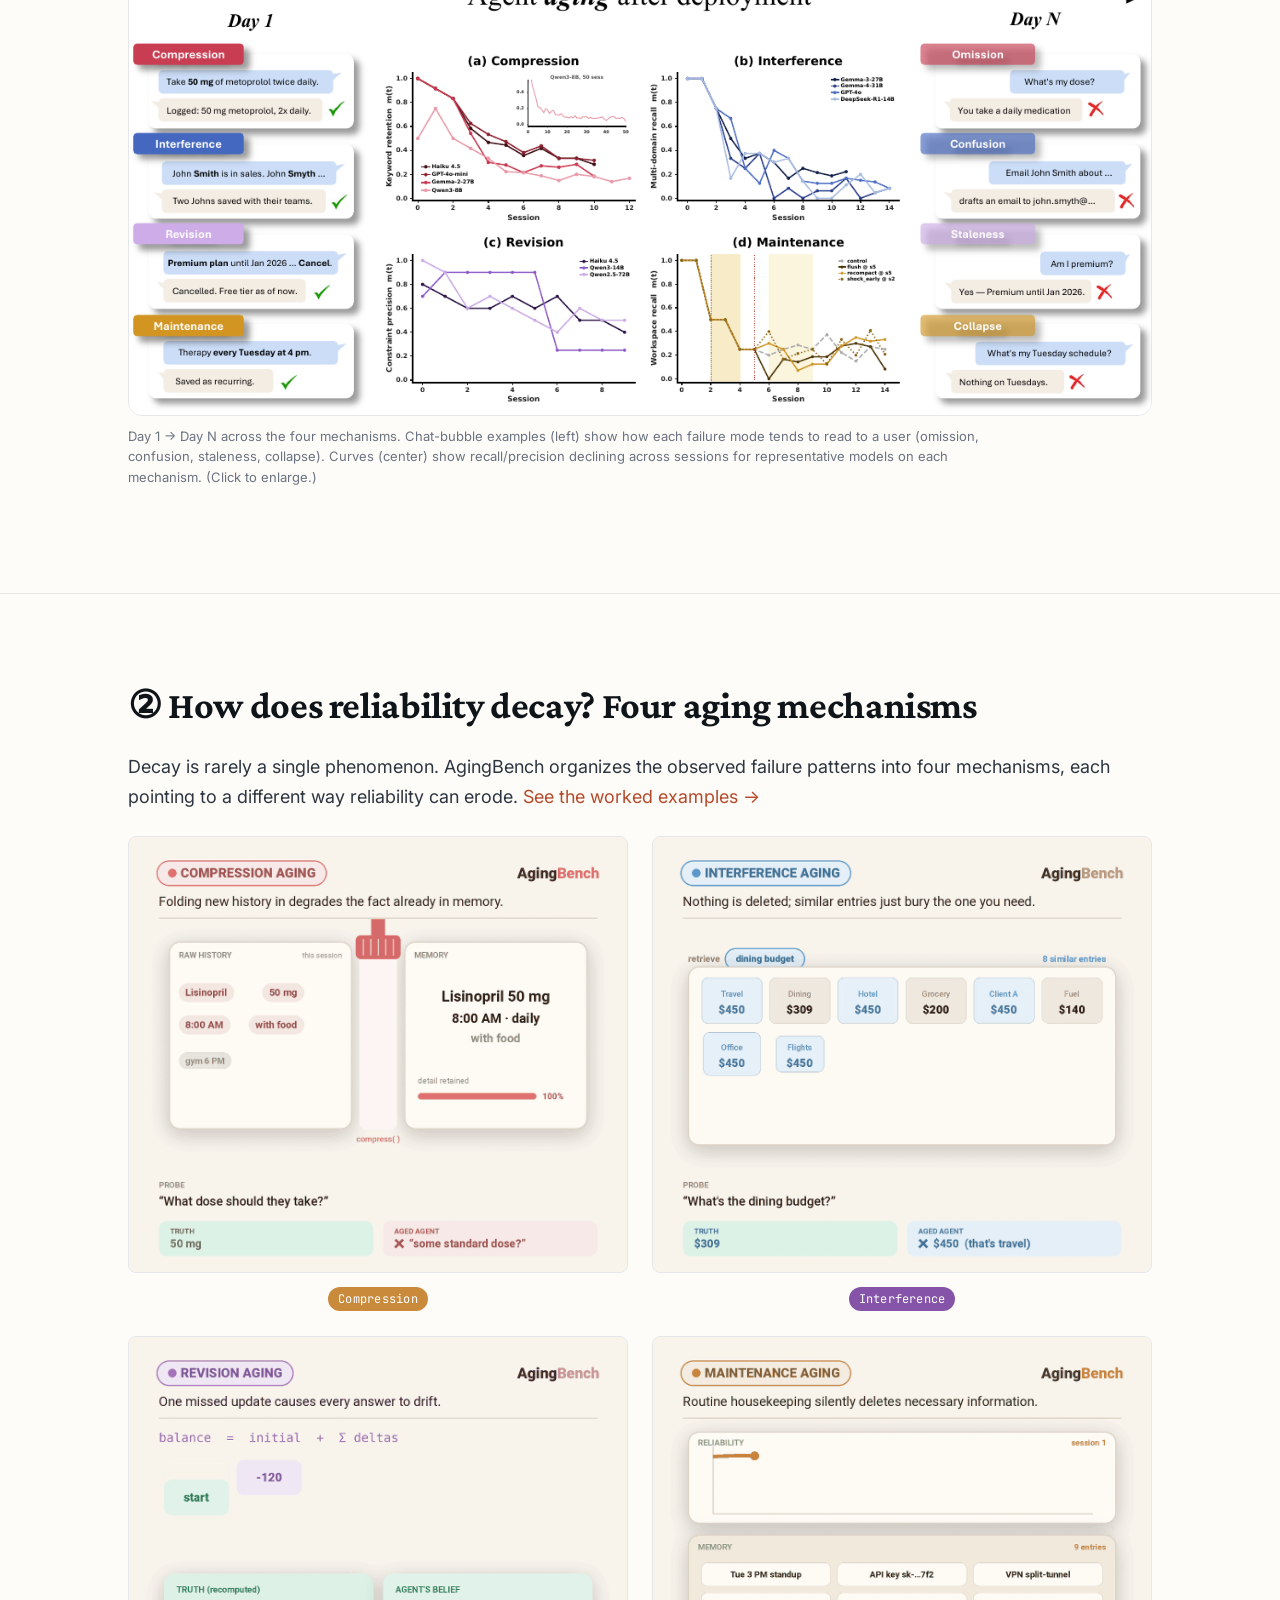
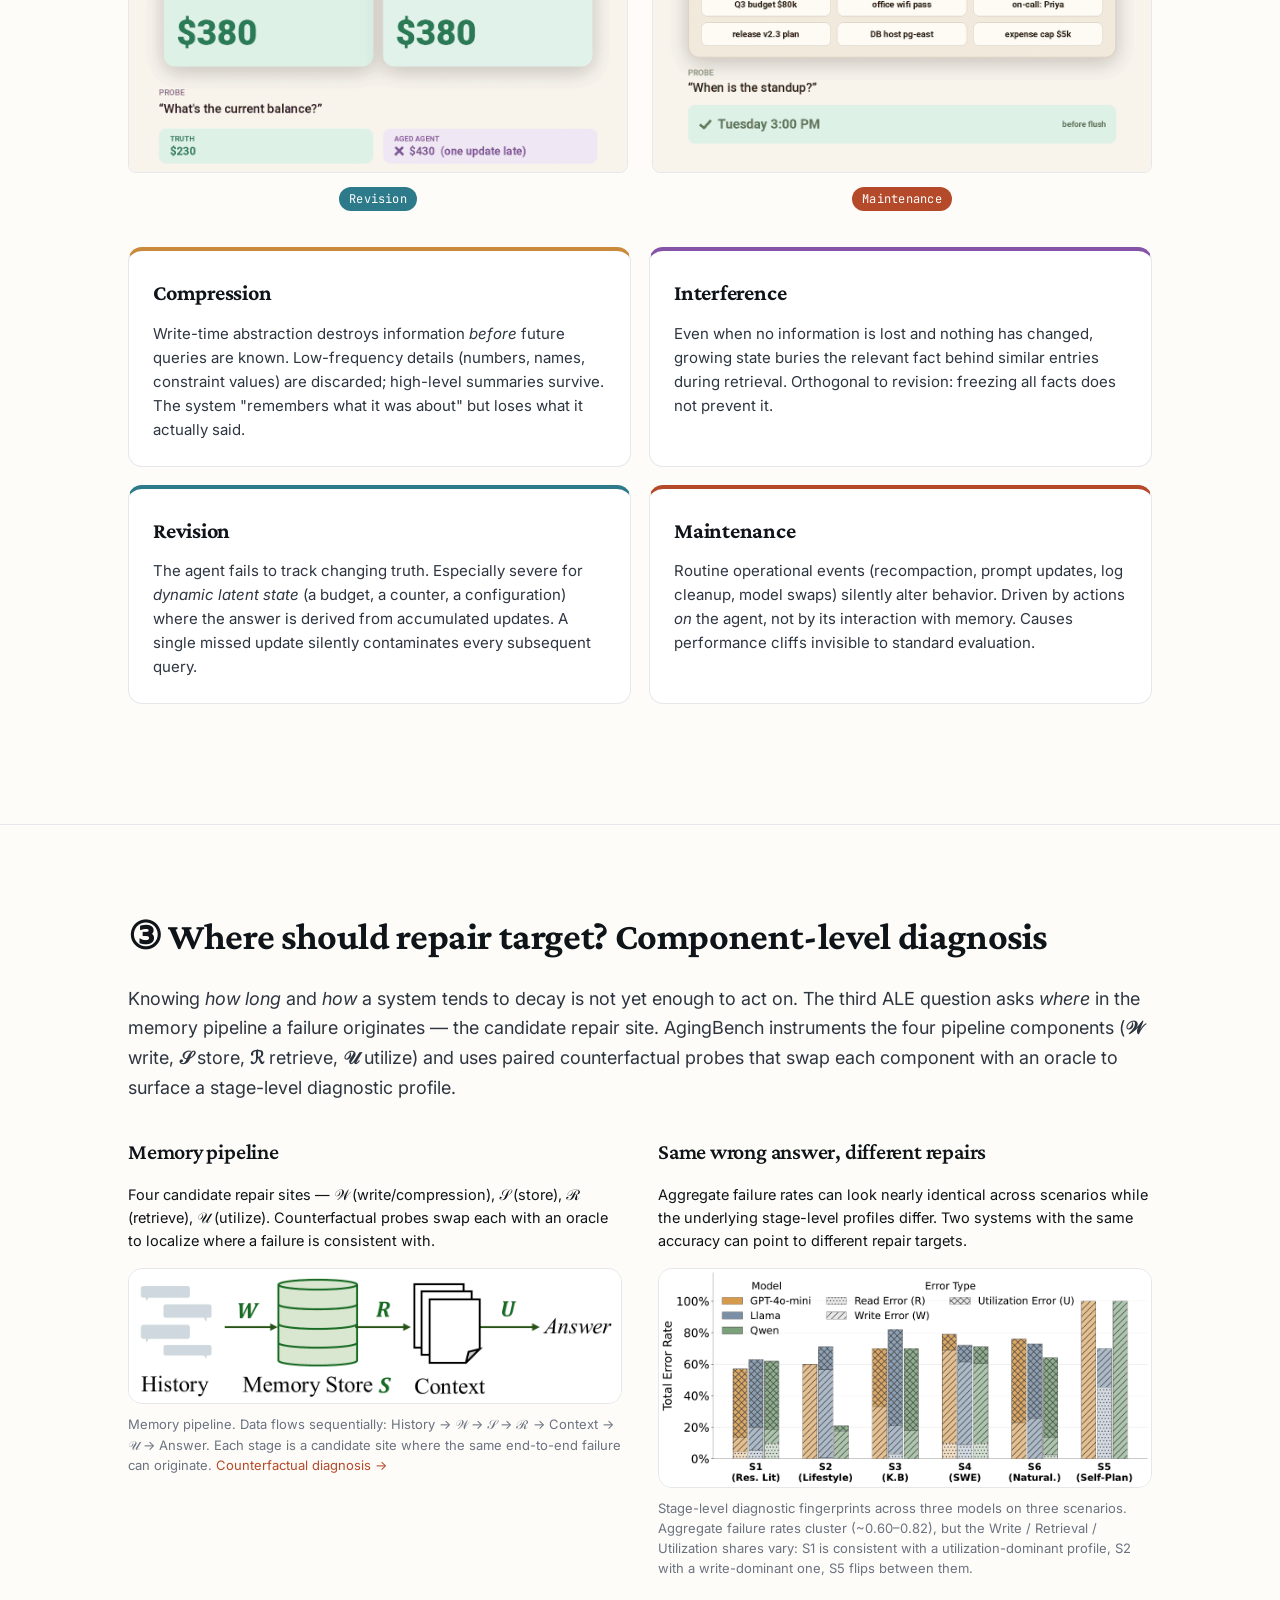
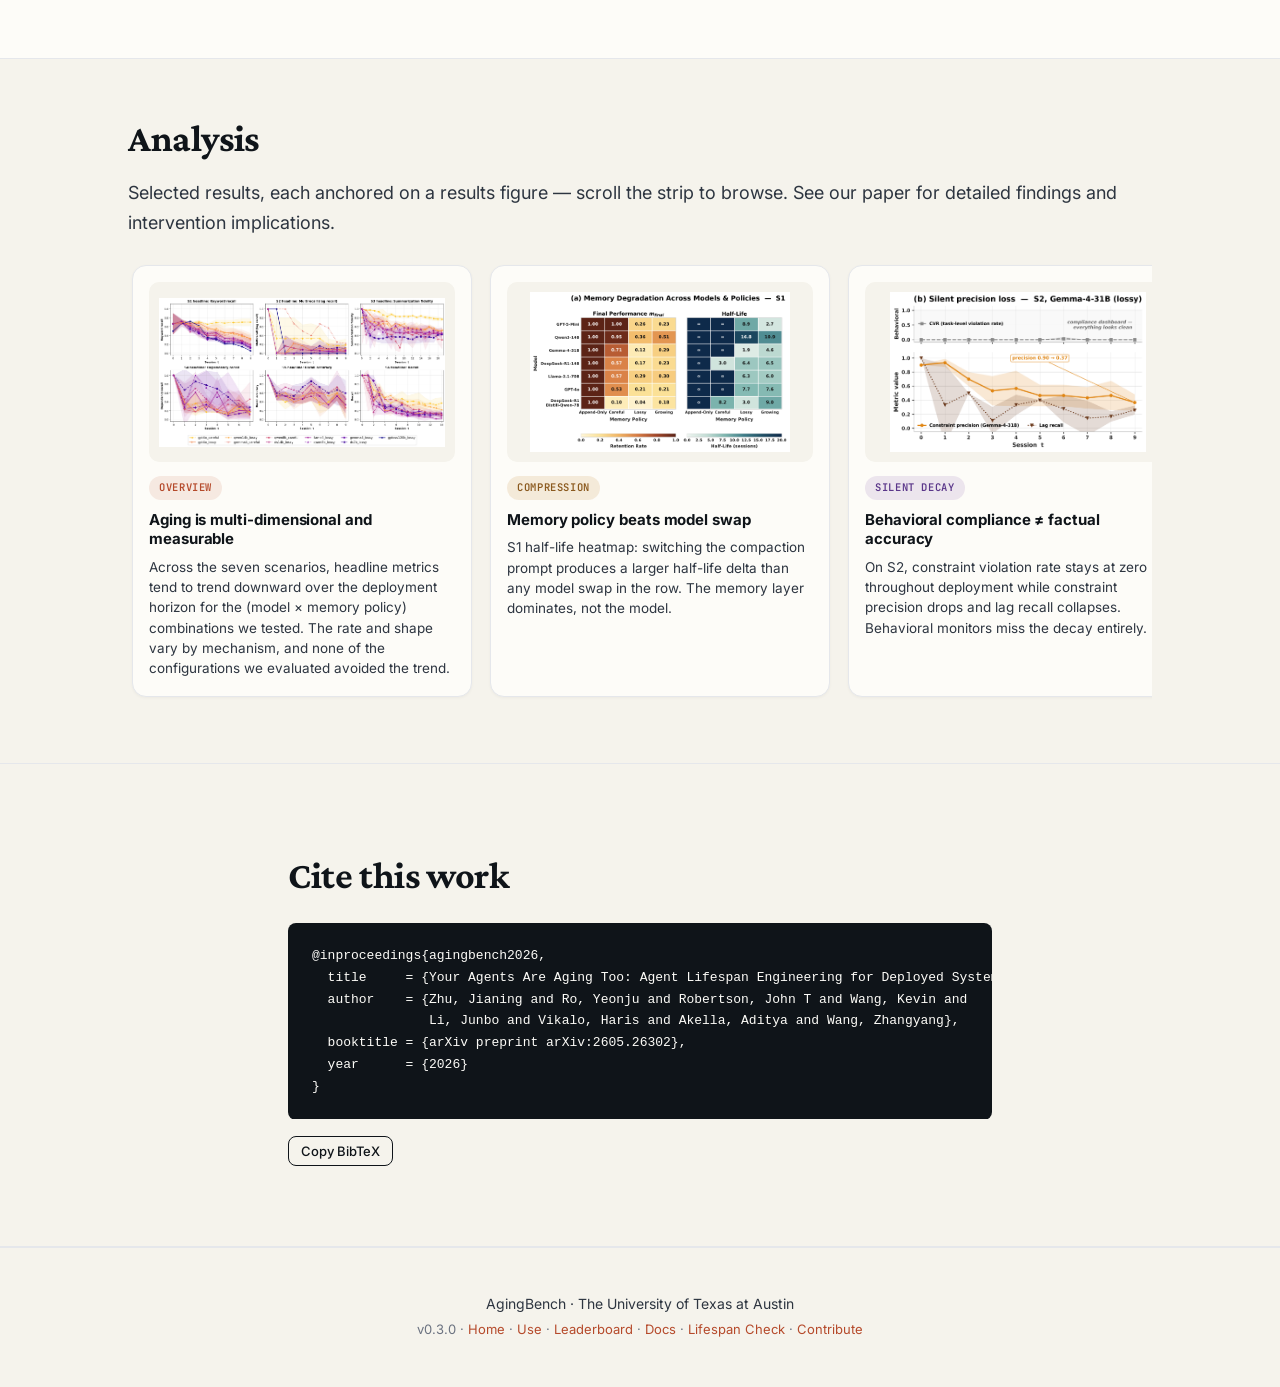
==== commit f0e4ab7c: "update claude code results" ====
--- a/index.html
+++ b/index.html
@@ -94,8 +94,8 @@
         <div class="hero-metric-label">Distinct aging mechanisms — compression, interference, revision, maintenance</div>
       </div> -->
       <div class="hero-metric-card">
-        <div class="hero-metric-num">15%</div>
-        <div class="hero-metric-label">Claude Code 4.7 is better than 4.6? Mean pytest pass-rate drop from CLI using Sonnet-4.6 to using Opus-4.7 on S7.</div>
+        <div class="hero-metric-num">3%</div>
+        <div class="hero-metric-label">Claude Code 4.7 still not better than 4.6? Mean recall drop on S7 from Sonnet-4.6 (0.82) to Opus-4.7 (0.79).</div>
       </div>
     </div>
     <p class="muted" style="margin: 18px auto 0; max-width: 760px; text-align: center;">We're looking for collaborators with production agent traces, sponsors for larger-scale benchmarking, and contributors with new scenarios for agent lifespan engineering.</p>
